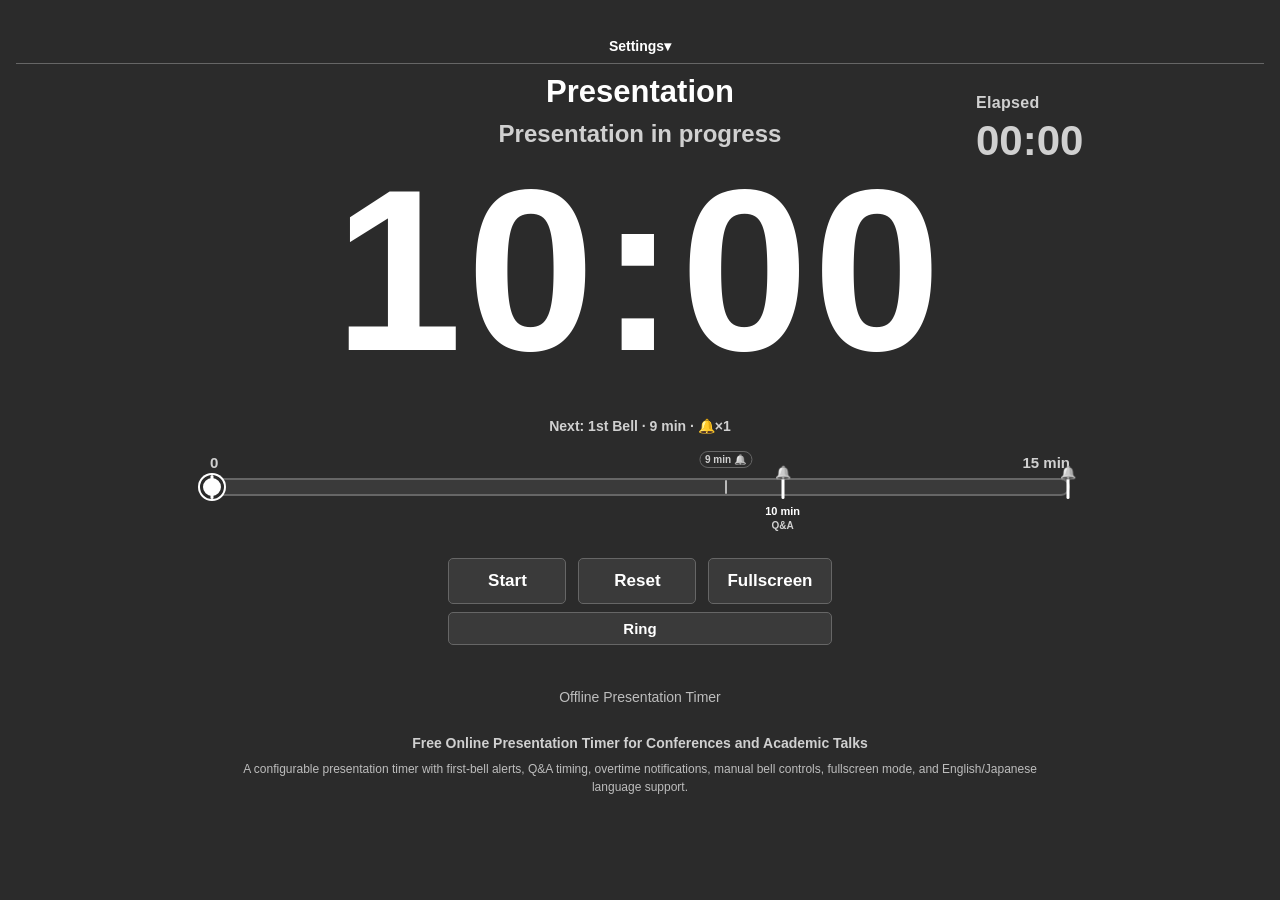
==== index.html @ 00f9e02f "Enhance settings workspace layout for desktop Added styles for wider settings workspace on desktop." ====
<!DOCTYPE html>
<html lang="en">
<head>
<meta charset="UTF-8">
<meta name="viewport" content="width=device-width, initial-scale=1.0">

<meta name="description" content="Free online presentation timer for conferences, academic talks, seminars, and meetings with configurable bell alerts, Q&amp;A timing, overtime alerts, manual bells, fullscreen mode, and English/Japanese support.">
<meta name="keywords" content="presentation timer, conference timer, academic presentation timer, presentation timer with bell, Q&amp;A timer, seminar timer, talk timer, speaker timer, overtime timer, bilingual presentation timer">
<meta name="author" content="Shoya Sugimoto">
<meta name="robots" content="index, follow">

<link rel="canonical" href="https://shy-sgmt.github.io/presentation-timer/">

<meta property="og:type" content="website">
<meta property="og:title" content="Presentation Timer with Bell, Q&amp;A &amp; Overtime">
<meta property="og:description" content="A free online conference and academic presentation timer with configurable bell alerts, Q&amp;A timing, overtime notifications, manual bells, fullscreen mode, and English/Japanese support.">
<meta property="og:url" content="https://shy-sgmt.github.io/presentation-timer/">
<meta property="og:site_name" content="Presentation Timer">

<meta name="twitter:card" content="summary">
<meta name="twitter:title" content="Presentation Timer with Bell, Q&amp;A &amp; Overtime">
<meta name="twitter:description" content="Free online presentation timer for conferences and academic talks with bell alerts, Q&amp;A timing, overtime notifications, and bilingual support.">

<title>Presentation Timer with Bell, Q&amp;A &amp; Overtime | Free Online Conference Timer</title>
<style>
  * { box-sizing: border-box; }
  :root {
    --bg: #ffffff;
    --text: #111111;
    --muted: #666666;
    --secondary: #555555;
    --control-bg: #f5f5f5;
    --stepper-bg: #f7f7f7;
    --hover-bg: #eaeaea;
    --border: #aaaaaa;
    --input-bg: #ffffff;
  }
  body.dark {
    --bg: #2b2b2b;
    --text: #ffffff;
    --muted: #bdbdbd;
    --secondary: #d0d0d0;
    --control-bg: #3a3a3a;
    --stepper-bg: #3a3a3a;
    --hover-bg: #4a4a4a;
    --border: #666666;
    --input-bg: #333333;
  }
  body {
    margin: 0;
    font-family: Arial, Helvetica, sans-serif;
    background: var(--bg);
    color: var(--text);
    transition: background .2s ease, color .2s ease;
  }
  .page {
    max-width: 1050px;
    margin: 0 auto;
    padding: 28px 24px 34px;
  }
  .settings-shell {
    width: min(860px, 96%);
    margin: 0 auto 10px;
  }
  .settings-bar {
    display: flex;
    align-items: center;
    justify-content: center;
    position: relative;
    min-height: 36px;
    border-bottom: 1px solid var(--border);
  }
  .settings-toggle {
    border: 0;
    background: transparent;
    color: var(--text);
    font: inherit;
    font-size: 14px;
    font-weight: 700;
    cursor: pointer;
    padding: 7px 12px;
  }
  .settings-toggle::after {
    content: ' ▾';
    display: inline-block;
    transition: transform .16s ease;
  }
  .settings-shell.open .settings-toggle::after { transform: rotate(180deg); }
  .settings-panel {
    display: none;
    padding-top: 10px;
  }
  .settings-shell.open .settings-panel { display: block; }
  .settings-groups {
    width: min(900px, 96%);
    margin: 0 auto 8px;
    display: grid;
    grid-template-columns: repeat(3, minmax(0, 1fr));
    gap: 10px;
    align-items: start;
  }
  .settings-group {
    border: 1px solid var(--border);
    border-radius: 6px;
    background: color-mix(in srgb, var(--control-bg) 55%, transparent);
    overflow: hidden;
  }
  .settings-group > summary {
    list-style: none;
    cursor: pointer;
    padding: 9px 11px;
    font-size: 13px;
    font-weight: 700;
    text-align: center;
    user-select: none;
  }
  .settings-group > summary::-webkit-details-marker { display: none; }
  .settings-group > summary::after { content: ' ▾'; display: inline-block; transition: transform .16s ease; }
  .settings-group[open] > summary::after { transform: rotate(180deg); }
  .settings-group-body {
    border-top: 1px solid var(--border);
    padding: 10px;
  }
  .basic-body .compact-options { margin-bottom: 8px; }
  .basic-body .settings-bottom-row { margin: 6px 0 0; gap: 16px; }
  .time-settings { grid-template-columns: 1fr; }
  .bell-group .bell-sidebar { border-left: 0; padding-left: 0; }
  .settings {
    display: grid;
    grid-template-columns: repeat(2, minmax(0, 1fr));
    gap: 8px 10px;
    margin: 0;
  }
  .setting { text-align: center; }
  .setting-title { font-size: 13px; font-weight: 700; margin-bottom: 4px; }
  .stepper { display: flex; align-items: center; justify-content: center; gap: 5px; }
  .stepper button, .stepper input, .controls button { font: inherit; }
  .stepper button {
    width: 28px; height: 28px; border: 1px solid var(--border);
    background: var(--stepper-bg); color: var(--text); border-radius: 4px;
    font-size: 20px; cursor: pointer;
  }
  .stepper input {
    width: 54px; height: 28px; border: 1px solid var(--border);
    border-radius: 4px; background: var(--input-bg); color: var(--text);
    text-align: center; font-size: 16px;
  }
  .bell-sidebar {
    border-left: 1px solid var(--border);
    padding-left: 16px;
    min-width: 0;
  }
  .bell-sidebar-title {
    font-size: 13px;
    font-weight: 700;
    color: var(--text);
    margin-bottom: 6px;
    text-align: left;
  }
  .bell-sidebar .bell-counts {
    display: grid;
    grid-template-columns: 1fr;
    gap: 5px;
    margin: 0;
    justify-content: stretch;
  }
  .bell-sidebar .bell-counts strong { display: none; }
  .bell-sidebar .bell-counts label {
    display: flex;
    justify-content: space-between;
    align-items: center;
    gap: 8px;
    width: 100%;
  }
  .controls button { font: inherit; }
  .compact-options {
    display: flex;
    justify-content: center;
    align-items: center;
    gap: 24px;
    flex-wrap: wrap;
    margin: 0 0 14px;
    font-size: 14px;
    color: var(--secondary);
  }
  .option-group {
    display: flex;
    align-items: center;
    gap: 10px;
  }
  .option-group strong { color: var(--text); }
  .option-group label { white-space: nowrap; }

  .settings-top-row {
    margin-bottom: 10px;
  }
  .settings-bottom-row {
    display: flex;
    justify-content: center;
    align-items: center;
    gap: 28px;
    flex-wrap: wrap;
    margin: 8px 0 10px;
    font-size: 14px;
    color: var(--secondary);
  }
  .settings-bottom-row label { white-space: nowrap; }
  .timer-area {
    text-align: center;
  }
  .time-layout {
    display: grid;
    grid-template-columns: 1fr auto 1fr;
    align-items: start;
    margin-bottom: 10px;
  }
  .primary-panel {
    grid-column: 2;
    min-width: 0;
  }
  .secondary-panel {
    grid-column: 3;
    justify-self: end;
    text-align: left;
    min-width: 165px;
    padding-top: 20px;
    color: var(--secondary);
  }
  .secondary-label {
    font-size: 16px;
    font-weight: 700;
    margin-bottom: 6px;
    letter-spacing: 0.02em;
  }
  .secondary-display {
    font-variant-numeric: tabular-nums;
    font-size: clamp(22px, 3.4vw, 42px);
    font-weight: 700;
    line-height: 1.1;
  }
  .timer-title {
    font-size: 31px;
    font-weight: 700;
    margin-bottom: 14px;
  }
  .time {
    font-variant-numeric: tabular-nums;
    font-size: clamp(112px, 21vw, 230px);
    font-weight: 700;
    line-height: 1;
    letter-spacing: 0.02em;
    margin: 0 0 22px;
  }
  .timeline-wrap {
    width: min(860px, 92%);
    margin: 8px auto 28px;
  }
  .timeline-labels { position: relative; height: 24px; font-size: 15px; font-weight: 700; color: var(--secondary); }
  .timeline-label { position: absolute; top: 0; transform: translateX(-50%); white-space: nowrap; }
  .timeline-label.start { left: 0; transform: none; }
  .timeline-label.end { right: 0; left: auto; transform: none; }
  .timeline-bar { position: relative; display: flex; height: 18px; border: 2px solid var(--border); border-radius: 999px; overflow: visible; background: var(--control-bg); }
  .timeline-presentation { height: 100%; background: color-mix(in srgb, var(--text) 24%, transparent); border-radius: 999px 0 0 999px; }
  .timeline-qa { height: 100%; background: color-mix(in srgb, #b56a00 55%, transparent); border-radius: 0 999px 999px 0; }
  .timeline-progress { position: absolute; left: 0; top: -2px; height: 18px; border-radius: 999px; background: var(--text); opacity: .45; pointer-events: none; }
  .timeline-marker { position: absolute; top: 50%; width: 24px; height: 24px; border-radius: 50%; background: var(--text); border: 3px solid var(--bg); box-shadow: 0 0 0 2px var(--text); transform: translate(-50%, -50%); pointer-events: none; touch-action: none; user-select: none; }
  .timeline-bar.timeline-editable { cursor: pointer; }
  .timeline-bar.timeline-editable .timeline-marker { pointer-events: auto; cursor: grab; width: 28px; height: 28px; }
  .timeline-bar.timeline-editable .timeline-marker:active { cursor: grabbing; }
  .timeline-control-toggle {
    display: flex;
    justify-content: center;
    align-items: center;
    margin: 0;
    font-size: 13px;
    color: var(--secondary);
  }
  .timeline-control-toggle label { cursor: pointer; white-space: nowrap; }
  .timeline-control-toggle input { vertical-align: middle; }

  .timeline-bell { position: absolute; top: 50%; width: 14px; height: 14px; border-radius: 50%; background: var(--text); border: 2px solid var(--bg); box-shadow: 0 0 0 2px var(--text); transform: translate(-50%, -50%); pointer-events: none; z-index: 4; }
  .sound-toggle {
    margin: 0 auto 6px;
    display: flex;
    align-items: center;
    justify-content: center;
    gap: 10px 14px;
    flex-wrap: wrap;
    color: var(--secondary);
    font-size: 13px;
  }
  .sound-toggle strong { color: var(--text); font-size: 13px; }
  .sound-toggle label { white-space: nowrap; cursor: pointer; }
  .bell-counts label { display: flex; align-items: center; gap: 6px; cursor: default; }
  .bell-counts input {
    width: 54px;
    height: 30px;
    border: 1px solid var(--border);
    border-radius: 4px;
    background: var(--input-bg);
    color: var(--text);
    text-align: center;
    font: inherit;
  }
  .bell-counts input:disabled { opacity: .45; cursor: not-allowed; }
  .timeline-qa-inside { position: absolute; top: 50%; transform: translate(-50%, -50%); font-size: 12px; font-weight: 700; color: #5a3400; white-space: nowrap; pointer-events: none; z-index: 3; }
  .timeline-phase { display: flex; justify-content: center; gap: 34px; margin-top: 14px; font-size: 20px; font-weight: 700; }
  .timeline-phase .inactive { opacity: .35; }

  .controls-wrap {
    width: fit-content;
    max-width: 100%;
    margin: 0 auto;
  }
  .controls {
    display: flex;
    justify-content: center;
    gap: 12px;
    flex-wrap: nowrap;
  }
  .controls button {
    min-width: 118px;
    padding: 12px 18px;
    border: 1px solid var(--border);
    background: var(--control-bg);
    color: var(--text);
    border-radius: 5px;
    font-size: 17px;
    font-weight: 700;
    cursor: pointer;
  }
  .manual-ring-btn {
    width: 100%;
    margin-top: 8px;
    padding: 7px 18px;
    border: 1px solid var(--border);
    background: var(--control-bg);
    color: var(--text);
    border-radius: 5px;
    font-size: 15px;
    font-weight: 700;
    cursor: pointer;
  }
  .controls button:hover,
  .manual-ring-btn:hover,
  .stepper button:hover { background: var(--hover-bg); }
  .footer {
    text-align: center;
    margin-top: 44px;
    color: var(--muted);
    font-size: 14px;
  }
  .overtime { color: #c40000; }
  .qa-title { color: #b56a00; }
  .ending-soon {
    animation: endingPulse .8s ease-in-out infinite alternate;
  }
  @keyframes endingPulse {
    from { opacity: 1; transform: scale(1); }
    to { opacity: .55; transform: scale(1.025); }
  }
  @media (prefers-reduced-motion: reduce) {
    .ending-soon { animation: none; text-decoration: underline; text-decoration-thickness: 4px; }
  }

  body.fullscreen .page {
    max-width: none;
    height: 100vh;
    display: flex;
    flex-direction: column;
    justify-content: center;
    padding: 2vh 4vw;
  }
  body.fullscreen .settings-shell,
  body.fullscreen .footer { display: none; }
  body.fullscreen .time { font-size: min(31vw, 340px); }
  body.fullscreen .timer-title { font-size: min(4.4vw, 58px); }
  body.fullscreen .secondary-panel {
    min-width: 220px;
    padding-top: 2.7vh;
  }
  body.fullscreen .secondary-label { font-size: min(2vw, 26px); }
  body.fullscreen .secondary-display { font-size: min(4vw, 54px); }
  body.fullscreen .timeline-wrap { width: min(980px, 86%); margin-bottom: 3vh; }
  body.fullscreen .timeline-labels { font-size: min(1.8vw, 24px); height: min(2.2vw, 30px); }
  body.fullscreen .timeline-qa-inside { font-size: min(1.2vw, 16px); }
  body.fullscreen .timeline-bell { width: 18px; height: 18px; }
  body.fullscreen .timeline-phase { font-size: min(2.4vw, 30px); }

  @media (max-width: 700px) {
    .settings-groups { grid-template-columns: 1fr; gap: 8px; }
    .bell-sidebar { border-left: 0; padding-left: 0; }
    .bell-sidebar .bell-counts { grid-template-columns: repeat(2, minmax(0, 1fr)); }
    .settings { grid-template-columns: repeat(2, 1fr); gap: 6px; }
    .setting-inline { font-size: 12px; gap: 6px; }
    .setting-inline input { width: 54px; height: 30px; font-size: 16px; }
    .compact-options { gap: 12px; margin-bottom: 10px; font-size: 13px; }
    .time-layout {
      grid-template-columns: 1fr;
      gap: 8px;
    }
    .primary-panel,
    .secondary-panel { grid-column: 1; justify-self: center; text-align: center; }
    .secondary-panel {
      min-width: 0;
      padding-top: 0;
      margin-top: -10px;
      margin-bottom: 12px;
    }
    .time { font-size: 25vw; }
    .timeline-wrap { width: 96%; }
    .controls-wrap { width: 100%; }
    .controls { gap: 8px; }
    .controls button { min-width: 0; flex: 1 1 0; padding: 11px 10px; font-size: 15px; }
  }

  .settings-section-title { white-space: nowrap !important; min-width: max-content; }
  .settings-section-header { cursor: default !important; }
  .settings-section-toggle { display: none !important; }
  .settings-section-content { display: block !important; }


  /* v21: keep the middle Time Settings section stable and wide enough */
  .settings-sections {
    display: grid !important;
    grid-template-columns: minmax(190px, 0.9fr) minmax(430px, 1.8fr) minmax(210px, 1fr) !important;
    gap: 14px !important;
    align-items: start !important;
  }
  .settings-section { min-width: 0; }
  .settings-section.time-settings { min-width: 430px; }
  .settings-section.time-settings .section-title,
  .settings-section.time-settings .settings-section-title {
    white-space: nowrap !important;
    word-break: keep-all !important;
    overflow-wrap: normal !important;
  }
  .settings-section.time-settings .settings,
  .settings-section.time-settings .time-settings-grid {
    grid-template-columns: repeat(4, minmax(92px, 1fr)) !important;
    gap: 8px !important;
  }
  .settings-section.time-settings .setting-title {
    white-space: nowrap !important;
    font-size: 12px !important;
  }
  @media (max-width: 900px) {
    .settings-sections { grid-template-columns: 1fr !important; }
    .settings-section.time-settings { min-width: 0; }
  }


  /* v21b: balanced three-column settings; wider Time Settings */
  .settings-groups {
    width: min(1040px, 98%) !important;
    grid-template-columns: minmax(220px, 0.9fr) minmax(500px, 1.9fr) minmax(220px, 0.9fr) !important;
    gap: 12px !important;
  }
  .settings-group { min-width: 0; }
  .settings-group:nth-child(2) > summary {
    white-space: nowrap !important;
    word-break: keep-all !important;
    overflow-wrap: normal !important;
  }
  .settings-group:nth-child(2) .time-settings {
    grid-template-columns: repeat(2, minmax(0, 1fr)) !important;
    gap: 10px 12px !important;
  }
  .settings-group:nth-child(2) .setting-title {
    white-space: nowrap !important;
    font-size: 12px !important;
  }
  @media (max-width: 900px) {
    .settings-groups { grid-template-columns: 1fr !important; width: min(760px, 98%) !important; }
  }


  .settings-group-heading {
    font-size: 14px;
    font-weight: 700;
    text-align: center;
    white-space: nowrap;
    margin: 0 0 10px;
    color: var(--text);
  }

  /* v23: center the three settings groups and remove the right-heavy layout */
  .settings-shell {
    width: min(1000px, 100%) !important;
  }
  .settings-panel {
    width: 100%;
  }
  .settings-groups {
    width: 100% !important;
    margin: 0 auto 8px !important;
    grid-template-columns: minmax(0, 1fr) minmax(0, 1.35fr) minmax(0, 1fr) !important;
    gap: 12px !important;
  }
  .settings-group:nth-child(2) .time-settings {
    grid-template-columns: repeat(2, minmax(0, 1fr)) !important;
    gap: 10px 12px !important;
  }
  .settings-group-heading {
    padding-top: 10px;
  }
  @media (max-width: 900px) {
    .settings-shell { width: min(760px, 100%) !important; }
    .settings-groups { grid-template-columns: 1fr !important; width: 100% !important; }
  }


  /* v24 bilingual controls */
  .basic-body .settings-top-row { flex-wrap: wrap; row-gap: 8px; }
  .settings-group-heading { white-space: nowrap; }
  @media (max-width: 900px) {
    .basic-body .settings-top-row { justify-content: center; }
  }


  .clear-settings-row {
    display: flex;
    justify-content: center;
    margin-top: 8px;
  }
  .clear-settings-btn {
    font: inherit;
    padding: 7px 16px;
    border: 1px solid var(--border);
    background: var(--control-bg);
    color: var(--text);
    border-radius: 5px;
    font-size: 13px;
    font-weight: 700;
    cursor: pointer;
  }
  .clear-settings-btn:hover { background: var(--hover-bg); }


  .seo-info {
    max-width: 820px;
    margin: 28px auto 0;
    padding: 0 12px;
    text-align: center;
    color: var(--muted);
    font-size: 12px;
    line-height: 1.5;
  }
  .seo-info h1 {
    margin: 0 0 6px;
    font-size: 14px;
    font-weight: 700;
    color: var(--secondary);
  }
  .seo-info p { margin: 0; }
  body.fullscreen .seo-info { display: none; }



  /* v30: user-configurable event schedule */
  .settings-groups {
    grid-template-columns: minmax(260px, .8fr) minmax(620px, 2.2fr) !important;
    align-items: start !important;
  }
  .event-group { min-width: 0; }
  .event-table-wrap { overflow-x: auto; }
  .event-table {
    width: 100%;
    min-width: 1140px;
    border-collapse: separate;
    border-spacing: 0 7px;
    table-layout: fixed;
  }
  .event-table th {
    font-size: 12px;
    font-weight: 700;
    color: var(--secondary);
    text-align: left;
    padding: 0 5px 2px;
    white-space: nowrap;
  }
  .event-table th:nth-child(1) { width: 88px; }
  .event-table th:nth-child(2) { width: 78px; }
  .event-table th:nth-child(3) { width: 132px; text-align: center; white-space: normal; line-height: 1.15; }
  .event-table th:nth-child(4) { width: 170px; }
  .event-table th:nth-child(5) { width: 286px; }
  .event-table th:nth-child(6) { width: 72px; text-align: center; }
  .event-table th:nth-child(7) { width: 92px; text-align: center; white-space: normal; line-height: 1.15; }
  .event-table th:nth-child(8) { width: 112px; text-align: center; }
  .event-row td { padding: 0 4px; vertical-align: middle; }
  .event-row input {
    width: 100%;
    height: 34px;
    border: 1px solid var(--border);
    border-radius: 5px;
    background: var(--input-bg);
    color: var(--text);
    padding: 5px 7px;
    font: inherit;
    min-width: 0;
  }
  .event-row input[type="number"] { text-align: center; }
  .event-row .event-overtime, .event-row .event-skip-for-countdown, .event-row .event-session-end { width: 20px; height: 20px; cursor: pointer; }
  .event-row .event-overtime { accent-color: #c40000; }
  .event-row .event-skip-for-countdown { accent-color: #2468d8; }
  .event-row .event-session-end { accent-color: #2b8a3e; }
  .event-overtime-cell, .event-skip-for-countdown-cell, .event-session-end-cell { text-align: center; }
  .event-actions { display: flex; gap: 4px; justify-content: center; }
  .event-actions button, .add-event-btn {
    border: 1px solid var(--border);
    background: var(--control-bg);
    color: var(--text);
    border-radius: 5px;
    font: inherit;
    font-weight: 700;
    cursor: pointer;
  }
  .event-actions button { width: 32px; height: 32px; padding: 0; }
  .event-actions button:hover, .add-event-btn:hover { background: var(--hover-bg); }
  .event-actions .delete-event { width: 38px; }
  .add-event-row { display: flex; justify-content: center; margin-top: 9px; }
  .add-event-btn { padding: 8px 18px; }
  .schedule-hint {
    margin-top: 8px;
    font-size: 11px;
    color: var(--muted);
    text-align: center;
    line-height: 1.35;
  }
  .manual-bell-setting {
    display: flex;
    justify-content: center;
    align-items: center;
    gap: 8px;
    margin-top: 8px;
    font-size: 13px;
    color: var(--secondary);
  }
  .manual-bell-setting input {
    width: 58px;
    height: 30px;
    border: 1px solid var(--border);
    border-radius: 4px;
    background: var(--input-bg);
    color: var(--text);
    text-align: center;
    font: inherit;
  }
  .timer-message {
    min-height: 28px;
    margin: -4px 0 8px;
    color: var(--secondary);
    font-size: clamp(16px, 2vw, 24px);
    font-weight: 600;
  }
  .next-event {
    min-height: 24px;
    margin: 0 0 12px;
    color: var(--secondary);
    font-size: 14px;
    font-weight: 600;
    text-align: center;
  }
  .timeline-event-marker {
    position: absolute;
    top: 50%;
    width: 3px;
    height: 24px;
    border-radius: 2px;
    background: var(--text);
    transform: translate(-50%, -50%);
    z-index: 4;
    pointer-events: none;
  }
  .timeline-event-marker.has-bell::before {
    content: '🔔';
    position: absolute;
    left: 50%;
    bottom: 20px;
    transform: translateX(-50%);
    font-size: 13px;
    line-height: 1;
    filter: grayscale(1);
  }
  .timeline-event-marker.is-skipped {
    width: 2px;
    height: 14px;
    opacity: .65;
  }
  .timeline-event-time {
    position: absolute;
    top: 25px;
    transform: translateX(-50%);
    font-size: 11px;
    font-weight: 800;
    color: var(--text);
    white-space: nowrap;
    pointer-events: none;
  }
  .timeline-event-label {
    position: absolute;
    top: 40px;
    transform: translateX(-50%);
    font-size: 10px;
    font-weight: 700;
    color: var(--secondary);
    white-space: nowrap;
    max-width: 110px;
    overflow: hidden;
    text-overflow: ellipsis;
    pointer-events: none;
  }
  .timeline-skip-chip {
    position: absolute;
    bottom: 26px;
    transform: translateX(-50%);
    padding: 2px 5px;
    border: 1px solid var(--border);
    border-radius: 999px;
    background: var(--bg);
    color: var(--secondary);
    font-size: 10px;
    font-weight: 700;
    line-height: 1.15;
    white-space: nowrap;
    pointer-events: none;
    z-index: 6;
  }
  .timeline-skip-chip .bell-mini { margin-left: 3px; filter: grayscale(1); }
  .timeline-wrap.custom-events { margin-bottom: 62px; }
  .overtime-message { color: #c40000 !important; }
  .timeline-bar.custom-event-bar { overflow: visible; }
  body.fullscreen .timer-message { font-size: min(2.2vw, 30px); }
  body.fullscreen .next-event { font-size: min(1.4vw, 20px); }
  @media (max-width: 900px) {
    .settings-groups { grid-template-columns: 1fr !important; }
    .event-table { min-width: 1040px; }
  }



  /* v13: wider settings workspace on desktop */
  @media (min-width: 901px) {
    .settings-shell {
      width: min(1500px, calc(100vw - 32px)) !important;
      max-width: none !important;
      position: relative;
      left: 50%;
      transform: translateX(-50%);
    }
    .settings-panel,
    .settings-groups {
      width: 100% !important;
      max-width: none !important;
    }
    .settings-groups {
      grid-template-columns: minmax(270px, 0.72fr) minmax(0, 3.28fr) !important;
      gap: 14px !important;
    }
    .event-table {
      min-width: 1080px;
    }
    .event-table th:nth-child(4) { width: 190px; }
    .event-table th:nth-child(5) { width: 340px; }
  }

</style>
</head>
<body>
<div class="page">
  <div id="settingsShell" class="settings-shell">
    <div class="settings-bar">
      <button id="settingsToggle" class="settings-toggle" type="button" aria-expanded="false" aria-controls="settingsPanel">Settings</button>
    </div>

    <div id="settingsPanel" class="settings-panel">
      <div class="settings-groups">
        <div class="settings-group">
          <div id="basicGroupHeading" class="settings-group-heading">Basic</div>
          <div class="settings-group-body basic-body">
            <div class="compact-options settings-top-row">
              <div class="option-group">
                <strong id="countLabel">Count:</strong>
                <label><input type="radio" name="countMode" value="down" checked> <span id="countDownLabel">Down</span></label>
                <label><input type="radio" name="countMode" value="up"> <span id="countUpLabel">Up</span></label>
              </div>
              <div class="option-group">
                <strong id="themeLabel">Theme:</strong>
                <label><input type="radio" name="themeMode" value="light"> <span id="lightLabel">Light</span></label>
                <label><input type="radio" name="themeMode" value="dark" checked> <span id="darkLabel">Dark</span></label>
              </div>
              <div class="option-group">
                <strong id="languageLabel">Language:</strong>
                <label><input type="radio" name="languageMode" value="en" checked> English</label>
                <label><input type="radio" name="languageMode" value="ja"> 日本語</label>
              </div>
            </div>
            <div class="settings-bottom-row">
              <label><input id="saveSettings" type="checkbox" checked> <span id="saveSettingsLabel">Save settings</span></label>
              <label><input id="enableTimelineControl" type="checkbox"> <span id="timelineControlLabel">Enable timeline control</span></label>
            </div>
            <div class="manual-bell-setting">
              <label for="manualBellCount" id="manualBellLabel">Manual bell count</label>
              <input id="manualBellCount" type="number" min="1" max="99" step="1" value="4" inputmode="numeric">
            </div>
            <div class="clear-settings-row">
              <button id="clearSavedSettingsBtn" class="clear-settings-btn" type="button">Restore Defaults</button>
            </div>
          </div>
        </div>

        <div class="settings-group event-group">
          <div id="eventsGroupHeading" class="settings-group-heading">Events</div>
          <div class="settings-group-body">
            <div class="event-table-wrap">
              <table class="event-table" aria-label="Timer events">
                <thead>
                  <tr>
                    <th id="timeColumnLabel">Time (min)</th>
                    <th id="bellColumnLabel">Bell count</th>
                    <th id="skipForCountdownColumnLabel">Skip for Countdown</th>
                    <th id="titleColumnLabel">Title</th>
                    <th id="messageColumnLabel">Message</th>
                    <th id="overtimeColumnLabel">Overtime</th>
                    <th id="sessionEndColumnLabel">Session End</th>
                    <th id="actionsColumnLabel">Order</th>
                  </tr>
                </thead>
                <tbody id="eventRows"></tbody>
              </table>
            </div>
            <div class="add-event-row">
              <button id="addEventBtn" class="add-event-btn" type="button">＋ Add Event</button>
            </div>
            <div id="scheduleHint" class="schedule-hint">Time is measured from the timer start. Bell count 0 means no bell.</div>
          </div>
        </div>
      </div>
    </div>
  </div>
  <main class="timer-area">
    <div class="time-layout">
      <div class="primary-panel">
        <div id="timerTitle" class="timer-title">Presentation</div>
        <div id="timerMessage" class="timer-message">Presentation in progress</div>
        <div id="timeDisplay" class="time">09:00</div>
      </div>
      <div id="secondaryPanel" class="secondary-panel">
        <div id="secondaryLabel" class="secondary-label">Elapsed</div>
        <div id="secondaryDisplay" class="secondary-display">00:00</div>
      </div>
    </div>

    <div class="timeline-wrap custom-events" aria-label="Presentation timeline">
      <div id="nextEventLabel" class="next-event"></div>
      <div class="timeline-labels">
        <span id="startLabel" class="timeline-label start">0</span>
        <span id="endLabel" class="timeline-label end">18 min</span>
      </div>
      <div id="timelineBar" class="timeline-bar custom-event-bar">
        <div id="timelineProgress" class="timeline-progress"></div>
        <div id="eventMarkers"></div>
        <div id="timelineMarker" class="timeline-marker"></div>
      </div>
    </div>

    <div class="controls-wrap">
      <div class="controls">
        <button id="startBtn" type="button">Start</button>
        <button id="resetBtn" type="button">Reset</button>
        <button id="fullscreenBtn" type="button">Fullscreen</button>
      </div>
      <button id="manualBellBtn" class="manual-ring-btn" type="button">Ring</button>
    </div>
  </main>

  <div id="footerLabel" class="footer">Offline Presentation Timer</div>

  <section class="seo-info" aria-label="About this presentation timer">
    <h1>Free Online Presentation Timer for Conferences and Academic Talks</h1>
    <p>
      A configurable presentation timer with first-bell alerts, Q&amp;A timing, overtime notifications,
      manual bell controls, fullscreen mode, and English/Japanese language support.
    </p>
  </section>

</div>

<script>
(() => {
  const timeDisplay = document.getElementById('timeDisplay');
  const timerTitle = document.getElementById('timerTitle');
  const timerMessage = document.getElementById('timerMessage');
  const secondaryLabel = document.getElementById('secondaryLabel');
  const secondaryDisplay = document.getElementById('secondaryDisplay');
  const nextEventLabel = document.getElementById('nextEventLabel');
  const startBtn = document.getElementById('startBtn');
  const resetBtn = document.getElementById('resetBtn');
  const fullscreenBtn = document.getElementById('fullscreenBtn');
  const manualBellBtn = document.getElementById('manualBellBtn');
  const manualBellCountInput = document.getElementById('manualBellCount');
  const clearSavedSettingsBtn = document.getElementById('clearSavedSettingsBtn');
  const eventRows = document.getElementById('eventRows');
  const addEventBtn = document.getElementById('addEventBtn');
  const timelineBar = document.getElementById('timelineBar');
  const timelineProgress = document.getElementById('timelineProgress');
  const timelineMarker = document.getElementById('timelineMarker');
  const eventMarkers = document.getElementById('eventMarkers');
  const startLabel = document.getElementById('startLabel');
  const endLabel = document.getElementById('endLabel');
  const enableTimelineControl = document.getElementById('enableTimelineControl');
  const settingsShell = document.getElementById('settingsShell');
  const settingsToggle = document.getElementById('settingsToggle');
  const saveSettingsCheckbox = document.getElementById('saveSettings');
  const countModeInputs = document.querySelectorAll('input[name="countMode"]');
  const themeModeInputs = document.querySelectorAll('input[name="themeMode"]');
  const languageModeInputs = document.querySelectorAll('input[name="languageMode"]');

  const DEFAULT_EVENTS = [
    { time: 0,  bell: 0, skipForCountdown: false, title: 'Presentation', message: 'Presentation in progress', overtime: false, sessionEnd: false },
    { time: 9,  bell: 1, skipForCountdown: true,  title: '1st Bell', message: '1 minute remaining', overtime: false, sessionEnd: false },
    { time: 10, bell: 2, skipForCountdown: false, title: 'Q&A', message: 'Q&A time', overtime: false, sessionEnd: false },
    { time: 15, bell: 3, skipForCountdown: false, title: 'Overtime', message: 'Scheduled time is over', overtime: true, sessionEnd: true },
    { time: 18, bell: 4, skipForCountdown: true,  title: 'OT Alert', message: '3 minutes overtime', overtime: true, sessionEnd: false }
  ];

  let events = DEFAULT_EVENTS.map((e, i) => ({ ...e, id: makeId(i) }));
  let running = false;
  let elapsedBeforeStart = 0;
  let startedAt = null;
  let timerHandle = null;
  let fired = new Set();
  let audioCtx = null;
  let draggingTimeline = false;
  let wakeLock = null;
  let language = 'en';

  const SETTINGS_KEY = 'presentationTimerSettingsV38';

  const i18n = {
    en: {
      settings:'Settings', basic:'Basic', events:'Events', count:'Count:', down:'Down', up:'Up', theme:'Theme:', light:'Light', dark:'Dark', language:'Language:',
      save:'Save settings', timelineControl:'Enable timeline control', manualBell:'Manual bell count', clear:'Restore Defaults',
      timeCol:'Time (min)', bellCol:'Bell count', skipForCountdownCol:'Skip for Countdown', titleCol:'Title', messageCol:'Message', overtimeCol:'Overtime', sessionEndCol:'Session End', actionsCol:'Order', addEvent:'＋ Add Event',
      hint:'Time is measured from the timer start. Skip for Countdown ignores an event as a countdown target. Session End sets the maximum time shown on the timeline; later overtime events still work but are not shown on the bar. Bell count 0 means no bell.', elapsed:'Elapsed', remaining:'Remaining', overtimeTime:'Overtime', next:'Next', noMore:'No more scheduled events',
      start:'Start', pause:'Pause', reset:'Reset', fullscreen:'Fullscreen', exitFullscreen:'Exit Fullscreen', ring:'Ring', min:'min',
      defaultTitle:'Timer', defaultMessage:'Waiting for the first event'
    },
    ja: {
      settings:'設定', basic:'基本', events:'イベント', count:'表示:', down:'残り時間', up:'経過時間', theme:'テーマ:', light:'ライト', dark:'ダーク', language:'言語:',
      save:'設定を保存', timelineControl:'タイムライン操作を有効化', manualBell:'手動ベル回数', clear:'デフォルトに戻す',
      timeCol:'時間（分）', bellCol:'ベル回数', skipForCountdownCol:'カウント対象外', titleCol:'タイトル', messageCol:'メッセージ', overtimeCol:'超過', sessionEndCol:'セッション終了', actionsCol:'順番', addEvent:'＋ イベントを追加',
      hint:'時間はタイマー開始からの経過分です。カウント対象外はカウントダウン基準から除外します。セッション終了にチェックしたイベントがタイムラインの最大時刻になり、それ以降の超過イベントは動作しますがバーには表示しません。ベル回数を0にすると鳴りません。', elapsed:'経過', remaining:'残り', overtimeTime:'超過', next:'次', noMore:'この先のイベントはありません',
      start:'開始', pause:'一時停止', reset:'リセット', fullscreen:'全画面', exitFullscreen:'全画面を終了', ring:'ベルを鳴らす', min:'分',
      defaultTitle:'タイマー', defaultMessage:'最初のイベントを待っています'
    }
  };

  function t(key) { return i18n[language][key] ?? i18n.en[key] ?? key; }
  function makeId(seed='') { return 'ev_' + Date.now().toString(36) + '_' + seed + '_' + Math.random().toString(36).slice(2,8); }
  function num(v, fallback=0) { const n = Number(v); return Number.isFinite(n) ? Math.max(0, n) : fallback; }
  function bellNum(v) { return Math.max(0, Math.min(99, Math.floor(num(v, 0)))); }
  function getCountMode() { return document.querySelector('input[name="countMode"]:checked')?.value || 'down'; }
  function getElapsed() { return elapsedBeforeStart + (running ? (performance.now() - startedAt) / 1000 : 0); }
  function formatTime(seconds) { const s = Math.max(0, Math.floor(seconds)); return String(Math.floor(s/60)).padStart(2,'0') + ':' + String(s%60).padStart(2,'0'); }
  function sortedEvents() { return [...events].sort((a,b) => num(a.time)-num(b.time) || events.indexOf(a)-events.indexOf(b)); }
  function scheduleEndSeconds() {
    const s = sortedEvents();
    const marked = s.find(ev => ev.sessionEnd);
    return marked ? num(marked.time)*60 : (s.length ? num(s[s.length-1].time)*60 : 0);
  }

  function normalizeSessionEnd(preferredId = null) {
    if (!events.length) {
      events.push({time:0,bell:0,skipForCountdown:false,title:'New Event',message:'',overtime:false,sessionEnd:true,id:makeId('fallback')});
      return;
    }
    let chosen = preferredId ? events.find(ev => ev.id === preferredId) : null;
    if (!chosen) chosen = events.find(ev => ev.sessionEnd);
    if (!chosen) {
      const sorted = sortedEvents();
      chosen = sorted.find(ev => ev.overtime) || sorted[sorted.length - 1];
    }
    events.forEach(ev => { ev.sessionEnd = ev.id === chosen.id; });
    chosen.skipForCountdown = false;
  }

  function renderEventRows() {
    eventRows.innerHTML = '';
    events.forEach((ev, index) => {
      const tr = document.createElement('tr');
      tr.className = 'event-row';
      tr.dataset.id = ev.id;
      tr.innerHTML = `
        <td><input class="event-time" type="number" min="0" step="0.1" inputmode="decimal" value="${escapeAttr(ev.time)}" aria-label="Time in minutes"></td>
        <td><input class="event-bell" type="number" min="0" max="99" step="1" inputmode="numeric" value="${escapeAttr(ev.bell)}" aria-label="Bell count"></td>
        <td class="event-skip-for-countdown-cell"><input class="event-skip-for-countdown" type="checkbox" ${ev.skipForCountdown ? 'checked' : ''} aria-label="Skip for countdown"></td>
        <td><input class="event-title" type="text" value="${escapeAttr(ev.title)}" aria-label="Title"></td>
        <td><input class="event-message" type="text" value="${escapeAttr(ev.message)}" aria-label="Message"></td>
        <td class="event-overtime-cell"><input class="event-overtime" type="checkbox" ${ev.overtime ? 'checked' : ''} aria-label="Overtime style"></td>
        <td class="event-session-end-cell"><input class="event-session-end" type="checkbox" ${ev.sessionEnd ? 'checked' : ''} aria-label="Session end"></td>
        <td><div class="event-actions">
          <button type="button" class="move-up" title="Move up" aria-label="Move up">↑</button>
          <button type="button" class="move-down" title="Move down" aria-label="Move down">↓</button>
          <button type="button" class="delete-event" title="Delete" aria-label="Delete">×</button>
        </div></td>`;
      tr.querySelector('.move-up').disabled = index === 0;
      tr.querySelector('.move-down').disabled = index === events.length - 1;
      tr.querySelector('.delete-event').disabled = events.length === 1;
      eventRows.appendChild(tr);
    });
    renderTimelineMarkers();
  }

  function escapeAttr(value) {
    return String(value ?? '').replace(/&/g,'&amp;').replace(/"/g,'&quot;').replace(/</g,'&lt;').replace(/>/g,'&gt;');
  }

  function syncEventsFromDom() {
    const byId = new Map(events.map(e => [e.id, e]));
    [...eventRows.querySelectorAll('.event-row')].forEach(row => {
      const ev = byId.get(row.dataset.id);
      if (!ev) return;
      ev.time = num(row.querySelector('.event-time').value, 0);
      ev.bell = bellNum(row.querySelector('.event-bell').value);
      ev.skipForCountdown = row.querySelector('.event-skip-for-countdown').checked;
      ev.title = row.querySelector('.event-title').value;
      ev.message = row.querySelector('.event-message').value;
      ev.overtime = row.querySelector('.event-overtime').checked;
      ev.sessionEnd = row.querySelector('.event-session-end').checked;
    });
  }

  function renderTimelineMarkers() {
    if (!eventMarkers) return;
    eventMarkers.innerHTML = '';
    const end = scheduleEndSeconds();
    const denom = Math.max(end, 1);
    sortedEvents().forEach(ev => {
      const sec = num(ev.time)*60;
      if (sec > end + 1e-6) return;
      const pct = Math.min(100, Math.max(0, sec/denom*100));
      const marker = document.createElement('div');
      marker.className = 'timeline-event-marker'
        + (bellNum(ev.bell)>0 && !ev.skipForCountdown ? ' has-bell' : '')
        + (ev.skipForCountdown ? ' is-skipped' : '');
      marker.style.left = `${pct}%`;
      marker.title = `${ev.time} min · ${ev.title || 'Event'} · ${ev.bell} bell(s)`;
      eventMarkers.appendChild(marker);

      // Countdown targets get a normal time label on the bar and the event title below it.
      if (!ev.skipForCountdown && sec > 0 && sec < end) {
        const timeLabel = document.createElement('div');
        timeLabel.className = 'timeline-event-time';
        timeLabel.style.left = `${pct}%`;
        timeLabel.textContent = `${ev.time} ${t('min')}`;
        eventMarkers.appendChild(timeLabel);

        if (ev.title) {
          const label = document.createElement('div');
          label.className = 'timeline-event-label';
          label.style.left = `${pct}%`;
          label.textContent = ev.title;
          eventMarkers.appendChild(label);
        }
      }

      // Skipped events are intentionally lightweight: a small chip above the bar.
      if (ev.skipForCountdown && sec > 0 && sec < end) {
        const chip = document.createElement('div');
        chip.className = 'timeline-skip-chip';
        chip.style.left = `${pct}%`;
        chip.innerHTML = `${escapeAttr(ev.time)} ${t('min')}${bellNum(ev.bell)>0 ? '<span class="bell-mini">🔔</span>' : ''}`;
        chip.title = ev.title || 'Skipped countdown event';
        eventMarkers.appendChild(chip);
      }
    });
  }

  function getState(elapsed) {
    const s = sortedEvents();
    let current = null;
    let nextEvent = null;
    let nextTarget = null;
    for (const ev of s) {
      const sec = num(ev.time)*60;
      if (sec <= elapsed + 1e-6) current = ev;
      else {
        if (!nextEvent) nextEvent = ev;
        if (!nextTarget && !ev.skipForCountdown) nextTarget = ev;
      }
    }
    return { current, nextEvent, nextTarget, sorted:s };
  }

  function update() {
    const elapsed = getElapsed();
    const mode = getCountMode();
    const end = scheduleEndSeconds();
    const { current, nextEvent, nextTarget } = getState(elapsed);
    // Countdown targets never extend beyond Session End. Events after Session End
    // can still fire bells and update Title/Message, but they do not restart a countdown.
    const countdownTarget = nextTarget && num(nextTarget.time) * 60 <= end + 1e-6 ? nextTarget : null;

    timerTitle.textContent = current?.title || t('defaultTitle');
    timerMessage.textContent = current?.message || t('defaultMessage');

    const isOvertime = !!current?.overtime;
    timerTitle.classList.toggle('overtime', isOvertime);
    timeDisplay.classList.toggle('overtime', isOvertime);
    timerMessage.classList.toggle('overtime-message', isOvertime);

    if (mode === 'up') {
      timeDisplay.textContent = formatTime(elapsed);
      if (end > 0 && elapsed >= end) {
        secondaryLabel.textContent = t('overtimeTime');
        secondaryDisplay.textContent = '+' + formatTime(elapsed - end);
      } else if (countdownTarget) {
        secondaryLabel.textContent = t('remaining');
        secondaryDisplay.textContent = formatTime(num(countdownTarget.time)*60 - elapsed);
      } else {
        secondaryLabel.textContent = t('elapsed');
        secondaryDisplay.textContent = formatTime(elapsed);
      }
    } else if (end > 0 && elapsed >= end) {
      // Once Session End is reached, stay in overtime count-up forever.
      // Later alert events never become countdown targets.
      timeDisplay.textContent = '+' + formatTime(elapsed - end);
      secondaryLabel.textContent = t('elapsed');
      secondaryDisplay.textContent = formatTime(elapsed);
    } else if (countdownTarget) {
      timeDisplay.textContent = formatTime(num(countdownTarget.time)*60 - elapsed);
      secondaryLabel.textContent = t('elapsed');
      secondaryDisplay.textContent = formatTime(elapsed);
    } else {
      timeDisplay.textContent = formatTime(elapsed);
      secondaryLabel.textContent = t('elapsed');
      secondaryDisplay.textContent = formatTime(elapsed);
    }

    nextEventLabel.textContent = nextEvent
      ? `${t('next')}: ${nextEvent.title || 'Event'} · ${nextEvent.time} ${t('min')}${nextEvent.bell > 0 ? ` · 🔔×${nextEvent.bell}` : ''}`
      : t('noMore');

    const denom = Math.max(end, 1);
    const pct = Math.min(100, Math.max(0, elapsed/denom*100));
    timelineProgress.style.width = `${pct}%`;
    timelineMarker.style.left = `${pct}%`;
    startLabel.textContent = '0';
    endLabel.textContent = `${Math.round(end/60*10)/10} ${t('min')}`;

    timeDisplay.classList.remove('ending-soon');
    if (elapsed < end && countdownTarget) {
      const remaining = num(countdownTarget.time)*60 - elapsed;
      if (remaining > 0 && remaining <= 5) timeDisplay.classList.add('ending-soon');
    }

    if (running) {
      for (const ev of sortedEvents()) {
        const sec = num(ev.time)*60;
        const key = ev.id;
        if (elapsed >= sec && !fired.has(key)) {
          fired.add(key);
          if (bellNum(ev.bell) > 0) ring(bellNum(ev.bell));
        }
      }
    }
  }

  function syncFiredForElapsed(elapsed) {
    fired.clear();
    sortedEvents().forEach(ev => { if (elapsed >= num(ev.time)*60) fired.add(ev.id); });
  }

  async function ensureAudio() {
    if (!audioCtx) audioCtx = new (window.AudioContext || window.webkitAudioContext)();
    if (audioCtx.state !== 'running') { try { await audioCtx.resume(); } catch (_) {} }
    return audioCtx.state === 'running';
  }

  function bellStrike(start) {
    const master = audioCtx.createGain();
    master.gain.setValueAtTime(0.0001,start);
    master.gain.exponentialRampToValueAtTime(0.62,start+0.004);
    master.gain.exponentialRampToValueAtTime(0.0001,start+1.65);
    master.connect(audioCtx.destination);
    [
      {f:740,g:.24,d:1.55},{f:1112,g:.17,d:1.18},{f:1493,g:.12,d:.92},{f:2058,g:.08,d:.66},{f:2785,g:.045,d:.42}
    ].forEach(({f,g,d}) => {
      const osc=audioCtx.createOscillator(), gain=audioCtx.createGain();
      osc.type='sine'; osc.frequency.setValueAtTime(f,start);
      gain.gain.setValueAtTime(.0001,start); gain.gain.exponentialRampToValueAtTime(g,start+.003); gain.gain.exponentialRampToValueAtTime(.0001,start+d);
      osc.connect(gain).connect(master); osc.start(start); osc.stop(start+d+.04);
    });
    const click=audioCtx.createOscillator(), clickGain=audioCtx.createGain();
    click.type='triangle'; click.frequency.setValueAtTime(3300,start); clickGain.gain.setValueAtTime(.11,start); clickGain.gain.exponentialRampToValueAtTime(.0001,start+.045);
    click.connect(clickGain).connect(master); click.start(start); click.stop(start+.055);
  }

  async function ring(times) {
    const ready = await ensureAudio();
    if (!ready || times <= 0) return;
    const base = audioCtx.currentTime + .04;
    for (let i=0;i<times;i++) bellStrike(base + i*.25);
  }

  async function requestWakeLock() {
    if (!('wakeLock' in navigator) || !running || document.visibilityState !== 'visible') return;
    try { if (!wakeLock) { wakeLock=await navigator.wakeLock.request('screen'); wakeLock.addEventListener('release',()=>wakeLock=null); } } catch(_){}
  }
  async function releaseWakeLock() { if (!wakeLock) return; try { await wakeLock.release(); } catch(_){} wakeLock=null; }

  function collectSettings() {
    syncEventsFromDom();
    return { events: events.map(({time,bell,skipForCountdown,title,message,overtime,sessionEnd})=>({time,bell,skipForCountdown,title,message,overtime,sessionEnd})), countMode:getCountMode(), language, manualBellCount:bellNum(manualBellCountInput.value)||1 };
  }
  function persistSettings() {
    try {
      localStorage.setItem('presentationTimerSaveSettings', saveSettingsCheckbox.checked ? '1':'0');
      if (saveSettingsCheckbox.checked) localStorage.setItem(SETTINGS_KEY, JSON.stringify(collectSettings()));
      else localStorage.removeItem(SETTINGS_KEY);
    } catch(_){}
  }
  function restoreSettings() {
    try {
      saveSettingsCheckbox.checked = localStorage.getItem('presentationTimerSaveSettings') !== '0';
      if (!saveSettingsCheckbox.checked) return;
      const raw=localStorage.getItem(SETTINGS_KEY); if (!raw) return;
      const st=JSON.parse(raw);
      if (Array.isArray(st.events) && st.events.length) {
        events=st.events.map((e,i)=>({time:num(e.time),bell:bellNum(e.bell),skipForCountdown:typeof e.skipForCountdown==='boolean'?e.skipForCountdown:false,title:String(e.title??''),message:String(e.message??''),overtime:!!e.overtime,sessionEnd:!!e.sessionEnd,id:makeId(i)}));
        normalizeSessionEnd(events.find(e=>e.sessionEnd)?.id || null);
      }
      if (st.countMode==='up'||st.countMode==='down') document.querySelector(`input[name="countMode"][value="${st.countMode}"]`).checked=true;
      if (st.language==='en'||st.language==='ja') { language=st.language; const r=document.querySelector(`input[name="languageMode"][value="${language}"]`); if(r)r.checked=true; }
      if (Number.isFinite(st.manualBellCount)) manualBellCountInput.value=Math.max(1,bellNum(st.manualBellCount));
    } catch(_){}
  }

  function applyTheme(theme) {
    document.body.classList.toggle('dark', theme==='dark');
    try { localStorage.setItem('presentationTimerTheme', theme); } catch(_){}
  }
  function applyLanguage(lang) {
    language = lang==='ja' ? 'ja':'en';
    document.documentElement.lang = language==='ja' ? 'ja':'en';
    document.title = language==='ja' ? '発表タイマー':'Presentation Timer';
    const set=(id,key)=>{ const el=document.getElementById(id); if(el)el.textContent=t(key); };
    set('settingsToggle','settings'); set('basicGroupHeading','basic'); set('eventsGroupHeading','events'); set('countLabel','count'); set('countDownLabel','down'); set('countUpLabel','up');
    set('themeLabel','theme'); set('lightLabel','light'); set('darkLabel','dark'); set('languageLabel','language'); set('saveSettingsLabel','save'); set('timelineControlLabel','timelineControl');
    set('manualBellLabel','manualBell'); set('clearSavedSettingsBtn','clear'); set('timeColumnLabel','timeCol'); set('bellColumnLabel','bellCol'); set('skipForCountdownColumnLabel','skipForCountdownCol'); set('titleColumnLabel','titleCol'); set('messageColumnLabel','messageCol'); set('overtimeColumnLabel','overtimeCol'); set('sessionEndColumnLabel','sessionEndCol'); set('actionsColumnLabel','actionsCol'); set('addEventBtn','addEvent'); set('scheduleHint','hint');
    startBtn.textContent=running?t('pause'):t('start'); resetBtn.textContent=t('reset'); fullscreenBtn.textContent=document.fullscreenElement?t('exitFullscreen'):t('fullscreen'); manualBellBtn.textContent=t('ring');
    update(); persistSettings();
  }

  function setSettingsOpen(open) { settingsShell.classList.toggle('open',open); settingsToggle.setAttribute('aria-expanded',open?'true':'false'); }
  function setTimelineEditable(enabled) { timelineBar.classList.toggle('timeline-editable',enabled); timelineMarker.setAttribute('aria-disabled',String(!enabled)); }
  function seekTimelineFromClientX(clientX) {
    if (!enableTimelineControl.checked) return;
    const end=scheduleEndSeconds(); if(end<=0)return;
    const rect=timelineBar.getBoundingClientRect(); const ratio=Math.min(1,Math.max(0,(clientX-rect.left)/rect.width)); const newElapsed=ratio*end;
    elapsedBeforeStart=newElapsed; if(running)startedAt=performance.now(); syncFiredForElapsed(newElapsed); update();
  }
  function loop(){ update(); if(running)timerHandle=requestAnimationFrame(loop); }

  function enforceSessionEndUi(target) {
    if (!target?.classList?.contains('event-session-end')) return;
    const row = target.closest('.event-row');
    if (target.checked) {
      eventRows.querySelectorAll('.event-session-end').forEach(cb => { if (cb !== target) cb.checked = false; });
      const skip = row?.querySelector('.event-skip-for-countdown');
      if (skip) skip.checked = false;
    } else if (![...eventRows.querySelectorAll('.event-session-end')].some(cb => cb.checked)) {
      target.checked = true;
    }
  }

  eventRows.addEventListener('input', e => {
    if (!e.target.matches('input') || e.target.type === 'checkbox') return;
    syncEventsFromDom();
    renderTimelineMarkers();
    syncFiredForElapsed(getElapsed()); update(); persistSettings();
  });
  eventRows.addEventListener('change', e => {
    if (!e.target.matches('input')) return;
    if (e.target.classList.contains('event-bell')) e.target.value=bellNum(e.target.value);
    if (e.target.classList.contains('event-time')) e.target.value=num(e.target.value);
    enforceSessionEndUi(e.target);
    if (e.target.classList.contains('event-skip-for-countdown') && e.target.checked) {
      const row = e.target.closest('.event-row');
      const sessionEnd = row?.querySelector('.event-session-end');
      if (sessionEnd?.checked) e.target.checked = false;
    }
    syncEventsFromDom();
    normalizeSessionEnd(events.find(ev => ev.sessionEnd)?.id || null);
    if (e.target.type === 'checkbox') renderEventRows();
    else renderTimelineMarkers();
    update(); persistSettings();
  });
  eventRows.addEventListener('click', e => {
    const btn=e.target.closest('button'); if(!btn)return;
    syncEventsFromDom();
    const row=btn.closest('.event-row'); const idx=events.findIndex(ev=>ev.id===row.dataset.id); if(idx<0)return;
    if(btn.classList.contains('move-up') && idx>0) [events[idx-1],events[idx]]=[events[idx],events[idx-1]];
    else if(btn.classList.contains('move-down') && idx<events.length-1) [events[idx+1],events[idx]]=[events[idx],events[idx+1]];
    else if(btn.classList.contains('delete-event') && events.length > 1) events.splice(idx,1);
    else return;
    normalizeSessionEnd(events.find(ev => ev.sessionEnd)?.id || null);
    renderEventRows(); syncFiredForElapsed(getElapsed()); update(); persistSettings();
  });
  addEventBtn.addEventListener('click', () => {
    syncEventsFromDom();
    const maxTime = events.length ? Math.max(...events.map(ev => num(ev.time))) : -1;
    events.push({time:maxTime+1,bell:0,skipForCountdown:false,title:'New Event',message:'',overtime:false,sessionEnd:false,id:makeId(events.length)});
    renderEventRows(); update(); persistSettings();
    eventRows.querySelector('tr:last-child .event-title')?.focus();
  });

  startBtn.addEventListener('click', async()=>{
    await ensureAudio();
    if(!running){ running=true; startedAt=performance.now(); startBtn.textContent=t('pause'); requestWakeLock(); loop(); }
    else { elapsedBeforeStart=getElapsed(); running=false; startedAt=null; cancelAnimationFrame(timerHandle); startBtn.textContent=t('start'); releaseWakeLock(); update(); }
  });
  resetBtn.addEventListener('click',()=>{ running=false; elapsedBeforeStart=0; startedAt=null; fired.clear(); cancelAnimationFrame(timerHandle); startBtn.textContent=t('start'); releaseWakeLock(); update(); });
  manualBellBtn.addEventListener('click',()=>{ const n=Math.max(1,bellNum(manualBellCountInput.value)); manualBellCountInput.value=n; ring(n); });
  manualBellCountInput.addEventListener('input',persistSettings);
  saveSettingsCheckbox.addEventListener('change',persistSettings);
  countModeInputs.forEach(i=>i.addEventListener('change',()=>{update();persistSettings();}));
  themeModeInputs.forEach(i=>i.addEventListener('change',()=>{applyTheme(i.value);persistSettings();}));
  languageModeInputs.forEach(i=>i.addEventListener('change',()=>applyLanguage(i.value)));
  settingsToggle.addEventListener('click',()=>setSettingsOpen(!settingsShell.classList.contains('open')));
  enableTimelineControl.addEventListener('change',()=>{setTimelineEditable(enableTimelineControl.checked);draggingTimeline=false;});

  timelineBar.addEventListener('pointerdown',e=>{if(!enableTimelineControl.checked)return;draggingTimeline=true;if(timelineBar.setPointerCapture)timelineBar.setPointerCapture(e.pointerId);seekTimelineFromClientX(e.clientX);e.preventDefault();});
  timelineBar.addEventListener('pointermove',e=>{if(!draggingTimeline||!enableTimelineControl.checked)return;seekTimelineFromClientX(e.clientX);e.preventDefault();});
  const stopDrag=e=>{if(!draggingTimeline)return;draggingTimeline=false;if(e&&timelineBar.releasePointerCapture&&timelineBar.hasPointerCapture?.(e.pointerId))timelineBar.releasePointerCapture(e.pointerId);};
  timelineBar.addEventListener('pointerup',stopDrag); timelineBar.addEventListener('pointercancel',stopDrag);

  fullscreenBtn.addEventListener('click',async()=>{try{if(!document.fullscreenElement)await document.documentElement.requestFullscreen();else await document.exitFullscreen();}catch(_){}});
  document.addEventListener('fullscreenchange',()=>{document.body.classList.toggle('fullscreen',!!document.fullscreenElement);fullscreenBtn.textContent=document.fullscreenElement?t('exitFullscreen'):t('fullscreen');});
  document.addEventListener('visibilitychange',()=>{if(document.visibilityState==='visible'&&running)requestWakeLock();});
  document.addEventListener('keydown',e=>{const tag=document.activeElement?.tagName;if(e.code==='Space'&&!['INPUT','BUTTON'].includes(tag)){e.preventDefault();startBtn.click();}if(e.key.toLowerCase()==='r'&&tag!=='INPUT')resetBtn.click();if(e.key.toLowerCase()==='f'&&tag!=='INPUT')fullscreenBtn.click();});

  clearSavedSettingsBtn.addEventListener('click',()=>{
    try{localStorage.removeItem(SETTINGS_KEY);localStorage.removeItem('presentationTimerSettingsV37');localStorage.removeItem('presentationTimerSettingsV36');localStorage.removeItem('presentationTimerSettingsV35');localStorage.removeItem('presentationTimerSettingsV34');localStorage.removeItem('presentationTimerSettingsV33');localStorage.removeItem('presentationTimerSettingsV32');localStorage.removeItem('presentationTimerSettingsV31');localStorage.removeItem('presentationTimerSettingsV30');localStorage.removeItem('presentationTimerSettingsV29');localStorage.removeItem('presentationTimerSettingsV28');}catch(_){}
    events=DEFAULT_EVENTS.map((e,i)=>({...e,id:makeId(i)}));
    document.querySelector('input[name="countMode"][value="down"]').checked=true;
    document.querySelector('input[name="languageMode"][value="en"]').checked=true;
    document.querySelector('input[name="themeMode"][value="dark"]').checked=true;
    manualBellCountInput.value=4; saveSettingsCheckbox.checked=true; elapsedBeforeStart=0; running=false; fired.clear(); startedAt=null; cancelAnimationFrame(timerHandle); applyTheme('dark'); renderEventRows(); applyLanguage('en'); update(); persistSettings();
  });

  try{const savedTheme=localStorage.getItem('presentationTimerTheme');const theme=(savedTheme==='light'||savedTheme==='dark')?savedTheme:'dark';const r=document.querySelector(`input[name="themeMode"][value="${theme}"]`);if(r)r.checked=true;applyTheme(theme);}catch(_){applyTheme('dark');}
  restoreSettings();
  normalizeSessionEnd(events.find(ev => ev.sessionEnd)?.id || null);
  renderEventRows();
  setTimelineEditable(false);
  setSettingsOpen(false);
  applyLanguage(language);
  update();
})();
</script>
</body>
</html>
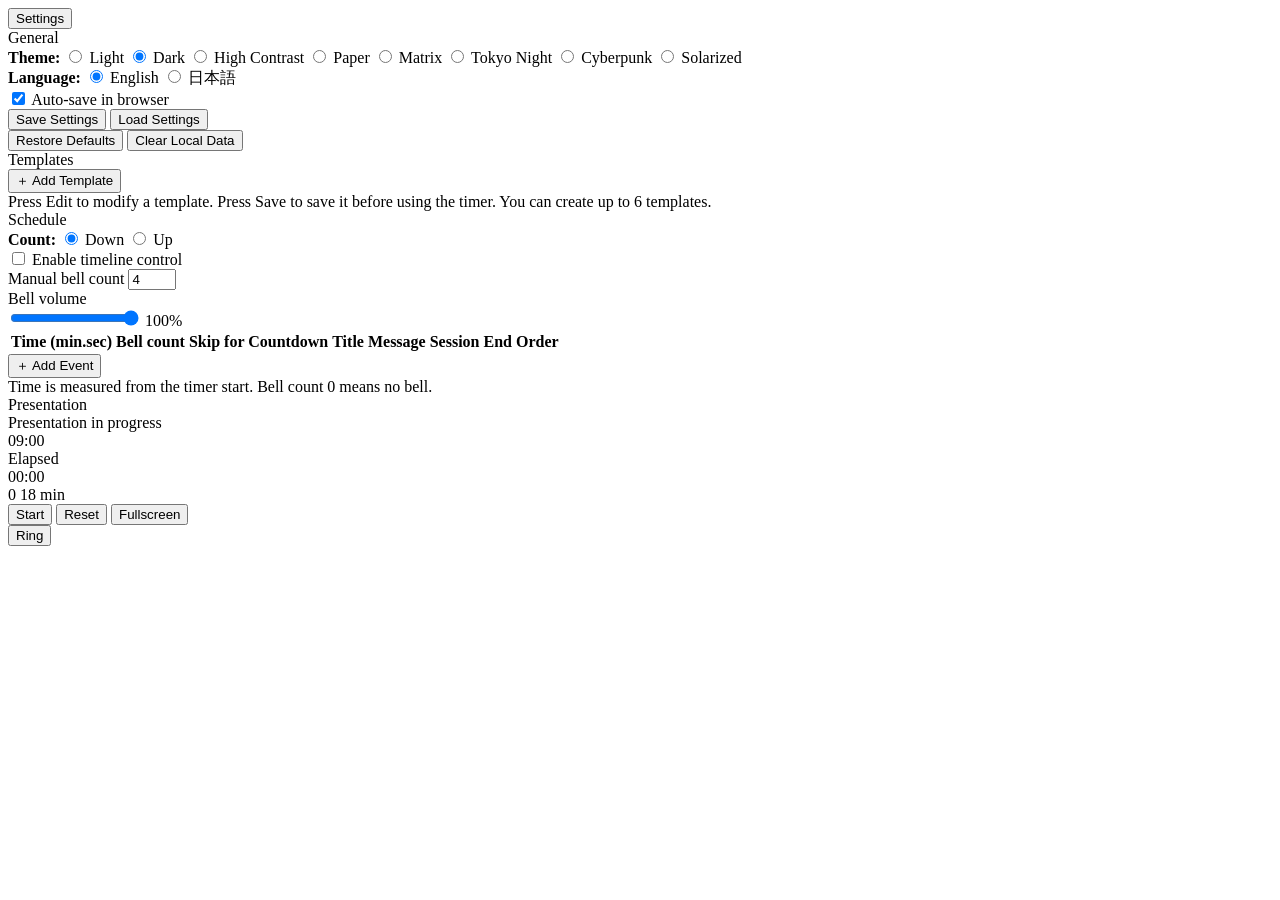
==== commit 1530320a: "Add files via upload" ====
--- a/index.html
+++ b/index.html
@@ -4,767 +4,33 @@
 <meta charset="UTF-8">
 <meta name="viewport" content="width=device-width, initial-scale=1.0">
 
-<meta name="description" content="Free online presentation timer for conferences, academic talks, seminars, and meetings with configurable bell alerts, Q&amp;A timing, overtime alerts, manual bells, fullscreen mode, and English/Japanese support.">
+<meta name="description" content="Free online presentation timer for conferences, academic talks, seminars, and meetings with configurable bell alerts, Q&amp;A timing, automatic overtime, manual bells, fullscreen mode, and English/Japanese support.">
 <meta name="keywords" content="presentation timer, conference timer, academic presentation timer, presentation timer with bell, Q&amp;A timer, seminar timer, talk timer, speaker timer, overtime timer, bilingual presentation timer">
 <meta name="author" content="Shoya Sugimoto">
+<meta name="theme-color" content="#15171c">
+<meta name="apple-mobile-web-app-capable" content="yes">
+<meta name="apple-mobile-web-app-status-bar-style" content="black-translucent">
+<meta name="apple-mobile-web-app-title" content="Presentation Timer">
+<link rel="manifest" href="./manifest.webmanifest">
+<link rel="icon" type="image/png" sizes="192x192" href="./icons/icon-192.png">
+<link rel="apple-touch-icon" href="./icons/icon-192.png">
 <meta name="robots" content="index, follow">
 
 <link rel="canonical" href="https://shy-sgmt.github.io/presentation-timer/">
 
 <meta property="og:type" content="website">
-<meta property="og:title" content="Presentation Timer with Bell, Q&amp;A &amp; Overtime">
-<meta property="og:description" content="A free online conference and academic presentation timer with configurable bell alerts, Q&amp;A timing, overtime notifications, manual bells, fullscreen mode, and English/Japanese support.">
+<meta property="og:title" content="Presentation Timer with Bell, Q&amp;A &amp; Automatic Overtime">
+<meta property="og:description" content="A free online conference and academic presentation timer with configurable bell alerts, Q&amp;A timing, automatic overtime, manual bells, fullscreen mode, and English/Japanese support.">
 <meta property="og:url" content="https://shy-sgmt.github.io/presentation-timer/">
 <meta property="og:site_name" content="Presentation Timer">
 
 <meta name="twitter:card" content="summary">
-<meta name="twitter:title" content="Presentation Timer with Bell, Q&amp;A &amp; Overtime">
+<meta name="twitter:title" content="Presentation Timer with Bell, Q&amp;A &amp; Automatic Overtime">
 <meta name="twitter:description" content="Free online presentation timer for conferences and academic talks with bell alerts, Q&amp;A timing, overtime notifications, and bilingual support.">
 
-<title>Presentation Timer with Bell, Q&amp;A &amp; Overtime | Free Online Conference Timer</title>
-<style>
-  * { box-sizing: border-box; }
-  :root {
-    --bg: #ffffff;
-    --text: #111111;
-    --muted: #666666;
-    --secondary: #555555;
-    --control-bg: #f5f5f5;
-    --stepper-bg: #f7f7f7;
-    --hover-bg: #eaeaea;
-    --border: #aaaaaa;
-    --input-bg: #ffffff;
-  }
-  body.dark {
-    --bg: #2b2b2b;
-    --text: #ffffff;
-    --muted: #bdbdbd;
-    --secondary: #d0d0d0;
-    --control-bg: #3a3a3a;
-    --stepper-bg: #3a3a3a;
-    --hover-bg: #4a4a4a;
-    --border: #666666;
-    --input-bg: #333333;
-  }
-  body {
-    margin: 0;
-    font-family: Arial, Helvetica, sans-serif;
-    background: var(--bg);
-    color: var(--text);
-    transition: background .2s ease, color .2s ease;
-  }
-  .page {
-    max-width: 1050px;
-    margin: 0 auto;
-    padding: 28px 24px 34px;
-  }
-  .settings-shell {
-    width: min(860px, 96%);
-    margin: 0 auto 10px;
-  }
-  .settings-bar {
-    display: flex;
-    align-items: center;
-    justify-content: center;
-    position: relative;
-    min-height: 36px;
-    border-bottom: 1px solid var(--border);
-  }
-  .settings-toggle {
-    border: 0;
-    background: transparent;
-    color: var(--text);
-    font: inherit;
-    font-size: 14px;
-    font-weight: 700;
-    cursor: pointer;
-    padding: 7px 12px;
-  }
-  .settings-toggle::after {
-    content: ' ▾';
-    display: inline-block;
-    transition: transform .16s ease;
-  }
-  .settings-shell.open .settings-toggle::after { transform: rotate(180deg); }
-  .settings-panel {
-    display: none;
-    padding-top: 10px;
-  }
-  .settings-shell.open .settings-panel { display: block; }
-  .settings-groups {
-    width: min(900px, 96%);
-    margin: 0 auto 8px;
-    display: grid;
-    grid-template-columns: repeat(3, minmax(0, 1fr));
-    gap: 10px;
-    align-items: start;
-  }
-  .settings-group {
-    border: 1px solid var(--border);
-    border-radius: 6px;
-    background: color-mix(in srgb, var(--control-bg) 55%, transparent);
-    overflow: hidden;
-  }
-  .settings-group > summary {
-    list-style: none;
-    cursor: pointer;
-    padding: 9px 11px;
-    font-size: 13px;
-    font-weight: 700;
-    text-align: center;
-    user-select: none;
-  }
-  .settings-group > summary::-webkit-details-marker { display: none; }
-  .settings-group > summary::after { content: ' ▾'; display: inline-block; transition: transform .16s ease; }
-  .settings-group[open] > summary::after { transform: rotate(180deg); }
-  .settings-group-body {
-    border-top: 1px solid var(--border);
-    padding: 10px;
-  }
-  .basic-body .compact-options { margin-bottom: 8px; }
-  .basic-body .settings-bottom-row { margin: 6px 0 0; gap: 16px; }
-  .time-settings { grid-template-columns: 1fr; }
-  .bell-group .bell-sidebar { border-left: 0; padding-left: 0; }
-  .settings {
-    display: grid;
-    grid-template-columns: repeat(2, minmax(0, 1fr));
-    gap: 8px 10px;
-    margin: 0;
-  }
-  .setting { text-align: center; }
-  .setting-title { font-size: 13px; font-weight: 700; margin-bottom: 4px; }
-  .stepper { display: flex; align-items: center; justify-content: center; gap: 5px; }
-  .stepper button, .stepper input, .controls button { font: inherit; }
-  .stepper button {
-    width: 28px; height: 28px; border: 1px solid var(--border);
-    background: var(--stepper-bg); color: var(--text); border-radius: 4px;
-    font-size: 20px; cursor: pointer;
-  }
-  .stepper input {
-    width: 54px; height: 28px; border: 1px solid var(--border);
-    border-radius: 4px; background: var(--input-bg); color: var(--text);
-    text-align: center; font-size: 16px;
-  }
-  .bell-sidebar {
-    border-left: 1px solid var(--border);
-    padding-left: 16px;
-    min-width: 0;
-  }
-  .bell-sidebar-title {
-    font-size: 13px;
-    font-weight: 700;
-    color: var(--text);
-    margin-bottom: 6px;
-    text-align: left;
-  }
-  .bell-sidebar .bell-counts {
-    display: grid;
-    grid-template-columns: 1fr;
-    gap: 5px;
-    margin: 0;
-    justify-content: stretch;
-  }
-  .bell-sidebar .bell-counts strong { display: none; }
-  .bell-sidebar .bell-counts label {
-    display: flex;
-    justify-content: space-between;
-    align-items: center;
-    gap: 8px;
-    width: 100%;
-  }
-  .controls button { font: inherit; }
-  .compact-options {
-    display: flex;
-    justify-content: center;
-    align-items: center;
-    gap: 24px;
-    flex-wrap: wrap;
-    margin: 0 0 14px;
-    font-size: 14px;
-    color: var(--secondary);
-  }
-  .option-group {
-    display: flex;
-    align-items: center;
-    gap: 10px;
-  }
-  .option-group strong { color: var(--text); }
-  .option-group label { white-space: nowrap; }
-
-  .settings-top-row {
-    margin-bottom: 10px;
-  }
-  .settings-bottom-row {
-    display: flex;
-    justify-content: center;
-    align-items: center;
-    gap: 28px;
-    flex-wrap: wrap;
-    margin: 8px 0 10px;
-    font-size: 14px;
-    color: var(--secondary);
-  }
-  .settings-bottom-row label { white-space: nowrap; }
-  .timer-area {
-    text-align: center;
-  }
-  .time-layout {
-    display: grid;
-    grid-template-columns: 1fr auto 1fr;
-    align-items: start;
-    margin-bottom: 10px;
-  }
-  .primary-panel {
-    grid-column: 2;
-    min-width: 0;
-  }
-  .secondary-panel {
-    grid-column: 3;
-    justify-self: end;
-    text-align: left;
-    min-width: 165px;
-    padding-top: 20px;
-    color: var(--secondary);
-  }
-  .secondary-label {
-    font-size: 16px;
-    font-weight: 700;
-    margin-bottom: 6px;
-    letter-spacing: 0.02em;
-  }
-  .secondary-display {
-    font-variant-numeric: tabular-nums;
-    font-size: clamp(22px, 3.4vw, 42px);
-    font-weight: 700;
-    line-height: 1.1;
-  }
-  .timer-title {
-    font-size: 31px;
-    font-weight: 700;
-    margin-bottom: 14px;
-  }
-  .time {
-    font-variant-numeric: tabular-nums;
-    font-size: clamp(112px, 21vw, 230px);
-    font-weight: 700;
-    line-height: 1;
-    letter-spacing: 0.02em;
-    margin: 0 0 22px;
-  }
-  .timeline-wrap {
-    width: min(860px, 92%);
-    margin: 8px auto 28px;
-  }
-  .timeline-labels { position: relative; height: 24px; font-size: 15px; font-weight: 700; color: var(--secondary); }
-  .timeline-label { position: absolute; top: 0; transform: translateX(-50%); white-space: nowrap; }
-  .timeline-label.start { left: 0; transform: none; }
-  .timeline-label.end { right: 0; left: auto; transform: none; }
-  .timeline-bar { position: relative; display: flex; height: 18px; border: 2px solid var(--border); border-radius: 999px; overflow: visible; background: var(--control-bg); }
-  .timeline-presentation { height: 100%; background: color-mix(in srgb, var(--text) 24%, transparent); border-radius: 999px 0 0 999px; }
-  .timeline-qa { height: 100%; background: color-mix(in srgb, #b56a00 55%, transparent); border-radius: 0 999px 999px 0; }
-  .timeline-progress { position: absolute; left: 0; top: -2px; height: 18px; border-radius: 999px; background: var(--text); opacity: .45; pointer-events: none; }
-  .timeline-marker { position: absolute; top: 50%; width: 24px; height: 24px; border-radius: 50%; background: var(--text); border: 3px solid var(--bg); box-shadow: 0 0 0 2px var(--text); transform: translate(-50%, -50%); pointer-events: none; touch-action: none; user-select: none; }
-  .timeline-bar.timeline-editable { cursor: pointer; }
-  .timeline-bar.timeline-editable .timeline-marker { pointer-events: auto; cursor: grab; width: 28px; height: 28px; }
-  .timeline-bar.timeline-editable .timeline-marker:active { cursor: grabbing; }
-  .timeline-control-toggle {
-    display: flex;
-    justify-content: center;
-    align-items: center;
-    margin: 0;
-    font-size: 13px;
-    color: var(--secondary);
-  }
-  .timeline-control-toggle label { cursor: pointer; white-space: nowrap; }
-  .timeline-control-toggle input { vertical-align: middle; }
-
-  .timeline-bell { position: absolute; top: 50%; width: 14px; height: 14px; border-radius: 50%; background: var(--text); border: 2px solid var(--bg); box-shadow: 0 0 0 2px var(--text); transform: translate(-50%, -50%); pointer-events: none; z-index: 4; }
-  .sound-toggle {
-    margin: 0 auto 6px;
-    display: flex;
-    align-items: center;
-    justify-content: center;
-    gap: 10px 14px;
-    flex-wrap: wrap;
-    color: var(--secondary);
-    font-size: 13px;
-  }
-  .sound-toggle strong { color: var(--text); font-size: 13px; }
-  .sound-toggle label { white-space: nowrap; cursor: pointer; }
-  .bell-counts label { display: flex; align-items: center; gap: 6px; cursor: default; }
-  .bell-counts input {
-    width: 54px;
-    height: 30px;
-    border: 1px solid var(--border);
-    border-radius: 4px;
-    background: var(--input-bg);
-    color: var(--text);
-    text-align: center;
-    font: inherit;
-  }
-  .bell-counts input:disabled { opacity: .45; cursor: not-allowed; }
-  .timeline-qa-inside { position: absolute; top: 50%; transform: translate(-50%, -50%); font-size: 12px; font-weight: 700; color: #5a3400; white-space: nowrap; pointer-events: none; z-index: 3; }
-  .timeline-phase { display: flex; justify-content: center; gap: 34px; margin-top: 14px; font-size: 20px; font-weight: 700; }
-  .timeline-phase .inactive { opacity: .35; }
-
-  .controls-wrap {
-    width: fit-content;
-    max-width: 100%;
-    margin: 0 auto;
-  }
-  .controls {
-    display: flex;
-    justify-content: center;
-    gap: 12px;
-    flex-wrap: nowrap;
-  }
-  .controls button {
-    min-width: 118px;
-    padding: 12px 18px;
-    border: 1px solid var(--border);
-    background: var(--control-bg);
-    color: var(--text);
-    border-radius: 5px;
-    font-size: 17px;
-    font-weight: 700;
-    cursor: pointer;
-  }
-  .manual-ring-btn {
-    width: 100%;
-    margin-top: 8px;
-    padding: 7px 18px;
-    border: 1px solid var(--border);
-    background: var(--control-bg);
-    color: var(--text);
-    border-radius: 5px;
-    font-size: 15px;
-    font-weight: 700;
-    cursor: pointer;
-  }
-  .controls button:hover,
-  .manual-ring-btn:hover,
-  .stepper button:hover { background: var(--hover-bg); }
-  .footer {
-    text-align: center;
-    margin-top: 44px;
-    color: var(--muted);
-    font-size: 14px;
-  }
-  .overtime { color: #c40000; }
-  .qa-title { color: #b56a00; }
-  .ending-soon {
-    animation: endingPulse .8s ease-in-out infinite alternate;
-  }
-  @keyframes endingPulse {
-    from { opacity: 1; transform: scale(1); }
-    to { opacity: .55; transform: scale(1.025); }
-  }
-  @media (prefers-reduced-motion: reduce) {
-    .ending-soon { animation: none; text-decoration: underline; text-decoration-thickness: 4px; }
-  }
-
-  body.fullscreen .page {
-    max-width: none;
-    height: 100vh;
-    display: flex;
-    flex-direction: column;
-    justify-content: center;
-    padding: 2vh 4vw;
-  }
-  body.fullscreen .settings-shell,
-  body.fullscreen .footer { display: none; }
-  body.fullscreen .time { font-size: min(31vw, 340px); }
-  body.fullscreen .timer-title { font-size: min(4.4vw, 58px); }
-  body.fullscreen .secondary-panel {
-    min-width: 220px;
-    padding-top: 2.7vh;
-  }
-  body.fullscreen .secondary-label { font-size: min(2vw, 26px); }
-  body.fullscreen .secondary-display { font-size: min(4vw, 54px); }
-  body.fullscreen .timeline-wrap { width: min(980px, 86%); margin-bottom: 3vh; }
-  body.fullscreen .timeline-labels { font-size: min(1.8vw, 24px); height: min(2.2vw, 30px); }
-  body.fullscreen .timeline-qa-inside { font-size: min(1.2vw, 16px); }
-  body.fullscreen .timeline-bell { width: 18px; height: 18px; }
-  body.fullscreen .timeline-phase { font-size: min(2.4vw, 30px); }
-
-  @media (max-width: 700px) {
-    .settings-groups { grid-template-columns: 1fr; gap: 8px; }
-    .bell-sidebar { border-left: 0; padding-left: 0; }
-    .bell-sidebar .bell-counts { grid-template-columns: repeat(2, minmax(0, 1fr)); }
-    .settings { grid-template-columns: repeat(2, 1fr); gap: 6px; }
-    .setting-inline { font-size: 12px; gap: 6px; }
-    .setting-inline input { width: 54px; height: 30px; font-size: 16px; }
-    .compact-options { gap: 12px; margin-bottom: 10px; font-size: 13px; }
-    .time-layout {
-      grid-template-columns: 1fr;
-      gap: 8px;
-    }
-    .primary-panel,
-    .secondary-panel { grid-column: 1; justify-self: center; text-align: center; }
-    .secondary-panel {
-      min-width: 0;
-      padding-top: 0;
-      margin-top: -10px;
-      margin-bottom: 12px;
-    }
-    .time { font-size: 25vw; }
-    .timeline-wrap { width: 96%; }
-    .controls-wrap { width: 100%; }
-    .controls { gap: 8px; }
-    .controls button { min-width: 0; flex: 1 1 0; padding: 11px 10px; font-size: 15px; }
-  }
-
-  .settings-section-title { white-space: nowrap !important; min-width: max-content; }
-  .settings-section-header { cursor: default !important; }
-  .settings-section-toggle { display: none !important; }
-  .settings-section-content { display: block !important; }
-
-
-  /* v21: keep the middle Time Settings section stable and wide enough */
-  .settings-sections {
-    display: grid !important;
-    grid-template-columns: minmax(190px, 0.9fr) minmax(430px, 1.8fr) minmax(210px, 1fr) !important;
-    gap: 14px !important;
-    align-items: start !important;
-  }
-  .settings-section { min-width: 0; }
-  .settings-section.time-settings { min-width: 430px; }
-  .settings-section.time-settings .section-title,
-  .settings-section.time-settings .settings-section-title {
-    white-space: nowrap !important;
-    word-break: keep-all !important;
-    overflow-wrap: normal !important;
-  }
-  .settings-section.time-settings .settings,
-  .settings-section.time-settings .time-settings-grid {
-    grid-template-columns: repeat(4, minmax(92px, 1fr)) !important;
-    gap: 8px !important;
-  }
-  .settings-section.time-settings .setting-title {
-    white-space: nowrap !important;
-    font-size: 12px !important;
-  }
-  @media (max-width: 900px) {
-    .settings-sections { grid-template-columns: 1fr !important; }
-    .settings-section.time-settings { min-width: 0; }
-  }
-
-
-  /* v21b: balanced three-column settings; wider Time Settings */
-  .settings-groups {
-    width: min(1040px, 98%) !important;
-    grid-template-columns: minmax(220px, 0.9fr) minmax(500px, 1.9fr) minmax(220px, 0.9fr) !important;
-    gap: 12px !important;
-  }
-  .settings-group { min-width: 0; }
-  .settings-group:nth-child(2) > summary {
-    white-space: nowrap !important;
-    word-break: keep-all !important;
-    overflow-wrap: normal !important;
-  }
-  .settings-group:nth-child(2) .time-settings {
-    grid-template-columns: repeat(2, minmax(0, 1fr)) !important;
-    gap: 10px 12px !important;
-  }
-  .settings-group:nth-child(2) .setting-title {
-    white-space: nowrap !important;
-    font-size: 12px !important;
-  }
-  @media (max-width: 900px) {
-    .settings-groups { grid-template-columns: 1fr !important; width: min(760px, 98%) !important; }
-  }
-
-
-  .settings-group-heading {
-    font-size: 14px;
-    font-weight: 700;
-    text-align: center;
-    white-space: nowrap;
-    margin: 0 0 10px;
-    color: var(--text);
-  }
-
-  /* v23: center the three settings groups and remove the right-heavy layout */
-  .settings-shell {
-    width: min(1000px, 100%) !important;
-  }
-  .settings-panel {
-    width: 100%;
-  }
-  .settings-groups {
-    width: 100% !important;
-    margin: 0 auto 8px !important;
-    grid-template-columns: minmax(0, 1fr) minmax(0, 1.35fr) minmax(0, 1fr) !important;
-    gap: 12px !important;
-  }
-  .settings-group:nth-child(2) .time-settings {
-    grid-template-columns: repeat(2, minmax(0, 1fr)) !important;
-    gap: 10px 12px !important;
-  }
-  .settings-group-heading {
-    padding-top: 10px;
-  }
-  @media (max-width: 900px) {
-    .settings-shell { width: min(760px, 100%) !important; }
-    .settings-groups { grid-template-columns: 1fr !important; width: 100% !important; }
-  }
-
-
-  /* v24 bilingual controls */
-  .basic-body .settings-top-row { flex-wrap: wrap; row-gap: 8px; }
-  .settings-group-heading { white-space: nowrap; }
-  @media (max-width: 900px) {
-    .basic-body .settings-top-row { justify-content: center; }
-  }
-
-
-  .clear-settings-row {
-    display: flex;
-    justify-content: center;
-    margin-top: 8px;
-  }
-  .clear-settings-btn {
-    font: inherit;
-    padding: 7px 16px;
-    border: 1px solid var(--border);
-    background: var(--control-bg);
-    color: var(--text);
-    border-radius: 5px;
-    font-size: 13px;
-    font-weight: 700;
-    cursor: pointer;
-  }
-  .clear-settings-btn:hover { background: var(--hover-bg); }
-
-
-  .seo-info {
-    max-width: 820px;
-    margin: 28px auto 0;
-    padding: 0 12px;
-    text-align: center;
-    color: var(--muted);
-    font-size: 12px;
-    line-height: 1.5;
-  }
-  .seo-info h1 {
-    margin: 0 0 6px;
-    font-size: 14px;
-    font-weight: 700;
-    color: var(--secondary);
-  }
-  .seo-info p { margin: 0; }
-  body.fullscreen .seo-info { display: none; }
-
-
-
-  /* v30: user-configurable event schedule */
-  .settings-groups {
-    grid-template-columns: minmax(260px, .8fr) minmax(620px, 2.2fr) !important;
-    align-items: start !important;
-  }
-  .event-group { min-width: 0; }
-  .event-table-wrap { overflow-x: auto; }
-  .event-table {
-    width: 100%;
-    min-width: 1140px;
-    border-collapse: separate;
-    border-spacing: 0 7px;
-    table-layout: fixed;
-  }
-  .event-table th {
-    font-size: 12px;
-    font-weight: 700;
-    color: var(--secondary);
-    text-align: left;
-    padding: 0 5px 2px;
-    white-space: nowrap;
-  }
-  .event-table th:nth-child(1) { width: 88px; }
-  .event-table th:nth-child(2) { width: 78px; }
-  .event-table th:nth-child(3) { width: 132px; text-align: center; white-space: normal; line-height: 1.15; }
-  .event-table th:nth-child(4) { width: 170px; }
-  .event-table th:nth-child(5) { width: 286px; }
-  .event-table th:nth-child(6) { width: 72px; text-align: center; }
-  .event-table th:nth-child(7) { width: 92px; text-align: center; white-space: normal; line-height: 1.15; }
-  .event-table th:nth-child(8) { width: 112px; text-align: center; }
-  .event-row td { padding: 0 4px; vertical-align: middle; }
-  .event-row input {
-    width: 100%;
-    height: 34px;
-    border: 1px solid var(--border);
-    border-radius: 5px;
-    background: var(--input-bg);
-    color: var(--text);
-    padding: 5px 7px;
-    font: inherit;
-    min-width: 0;
-  }
-  .event-row input[type="number"] { text-align: center; }
-  .event-row .event-overtime, .event-row .event-skip-for-countdown, .event-row .event-session-end { width: 20px; height: 20px; cursor: pointer; }
-  .event-row .event-overtime { accent-color: #c40000; }
-  .event-row .event-skip-for-countdown { accent-color: #2468d8; }
-  .event-row .event-session-end { accent-color: #2b8a3e; }
-  .event-overtime-cell, .event-skip-for-countdown-cell, .event-session-end-cell { text-align: center; }
-  .event-actions { display: flex; gap: 4px; justify-content: center; }
-  .event-actions button, .add-event-btn {
-    border: 1px solid var(--border);
-    background: var(--control-bg);
-    color: var(--text);
-    border-radius: 5px;
-    font: inherit;
-    font-weight: 700;
-    cursor: pointer;
-  }
-  .event-actions button { width: 32px; height: 32px; padding: 0; }
-  .event-actions button:hover, .add-event-btn:hover { background: var(--hover-bg); }
-  .event-actions .delete-event { width: 38px; }
-  .add-event-row { display: flex; justify-content: center; margin-top: 9px; }
-  .add-event-btn { padding: 8px 18px; }
-  .schedule-hint {
-    margin-top: 8px;
-    font-size: 11px;
-    color: var(--muted);
-    text-align: center;
-    line-height: 1.35;
-  }
-  .manual-bell-setting {
-    display: flex;
-    justify-content: center;
-    align-items: center;
-    gap: 8px;
-    margin-top: 8px;
-    font-size: 13px;
-    color: var(--secondary);
-  }
-  .manual-bell-setting input {
-    width: 58px;
-    height: 30px;
-    border: 1px solid var(--border);
-    border-radius: 4px;
-    background: var(--input-bg);
-    color: var(--text);
-    text-align: center;
-    font: inherit;
-  }
-  .timer-message {
-    min-height: 28px;
-    margin: -4px 0 8px;
-    color: var(--secondary);
-    font-size: clamp(16px, 2vw, 24px);
-    font-weight: 600;
-  }
-  .next-event {
-    min-height: 24px;
-    margin: 0 0 12px;
-    color: var(--secondary);
-    font-size: 14px;
-    font-weight: 600;
-    text-align: center;
-  }
-  .timeline-event-marker {
-    position: absolute;
-    top: 50%;
-    width: 3px;
-    height: 24px;
-    border-radius: 2px;
-    background: var(--text);
-    transform: translate(-50%, -50%);
-    z-index: 4;
-    pointer-events: none;
-  }
-  .timeline-event-marker.has-bell::before {
-    content: '🔔';
-    position: absolute;
-    left: 50%;
-    bottom: 20px;
-    transform: translateX(-50%);
-    font-size: 13px;
-    line-height: 1;
-    filter: grayscale(1);
-  }
-  .timeline-event-marker.is-skipped {
-    width: 2px;
-    height: 14px;
-    opacity: .65;
-  }
-  .timeline-event-time {
-    position: absolute;
-    top: 25px;
-    transform: translateX(-50%);
-    font-size: 11px;
-    font-weight: 800;
-    color: var(--text);
-    white-space: nowrap;
-    pointer-events: none;
-  }
-  .timeline-event-label {
-    position: absolute;
-    top: 40px;
-    transform: translateX(-50%);
-    font-size: 10px;
-    font-weight: 700;
-    color: var(--secondary);
-    white-space: nowrap;
-    max-width: 110px;
-    overflow: hidden;
-    text-overflow: ellipsis;
-    pointer-events: none;
-  }
-  .timeline-skip-chip {
-    position: absolute;
-    bottom: 26px;
-    transform: translateX(-50%);
-    padding: 2px 5px;
-    border: 1px solid var(--border);
-    border-radius: 999px;
-    background: var(--bg);
-    color: var(--secondary);
-    font-size: 10px;
-    font-weight: 700;
-    line-height: 1.15;
-    white-space: nowrap;
-    pointer-events: none;
-    z-index: 6;
-  }
-  .timeline-skip-chip .bell-mini { margin-left: 3px; filter: grayscale(1); }
-  .timeline-wrap.custom-events { margin-bottom: 62px; }
-  .overtime-message { color: #c40000 !important; }
-  .timeline-bar.custom-event-bar { overflow: visible; }
-  body.fullscreen .timer-message { font-size: min(2.2vw, 30px); }
-  body.fullscreen .next-event { font-size: min(1.4vw, 20px); }
-  @media (max-width: 900px) {
-    .settings-groups { grid-template-columns: 1fr !important; }
-    .event-table { min-width: 1040px; }
-  }
-
-
-
-  /* v13: wider settings workspace on desktop */
-  @media (min-width: 901px) {
-    .settings-shell {
-      width: min(1500px, calc(100vw - 32px)) !important;
-      max-width: none !important;
-      position: relative;
-      left: 50%;
-      transform: translateX(-50%);
-    }
-    .settings-panel,
-    .settings-groups {
-      width: 100% !important;
-      max-width: none !important;
-    }
-    .settings-groups {
-      grid-template-columns: minmax(270px, 0.72fr) minmax(0, 3.28fr) !important;
-      gap: 14px !important;
-    }
-    .event-table {
-      min-width: 1080px;
-    }
-    .event-table th:nth-child(4) { width: 190px; }
-    .event-table th:nth-child(5) { width: 340px; }
-  }
-
-</style>
+<title>Presentation Timer with Bell, Q&amp;A &amp; Automatic Overtime | Free Online Conference Timer</title>
+<link rel="stylesheet" href="./css/themes.css">
+<link rel="stylesheet" href="./css/main.css">
 </head>
 <body>
 <div class="page">
@@ -776,18 +42,19 @@
     <div id="settingsPanel" class="settings-panel">
       <div class="settings-groups">
         <div class="settings-group">
-          <div id="basicGroupHeading" class="settings-group-heading">Basic</div>
+          <div id="basicGroupHeading" class="settings-group-heading">General</div>
           <div class="settings-group-body basic-body">
             <div class="compact-options settings-top-row">
-              <div class="option-group">
-                <strong id="countLabel">Count:</strong>
-                <label><input type="radio" name="countMode" value="down" checked> <span id="countDownLabel">Down</span></label>
-                <label><input type="radio" name="countMode" value="up"> <span id="countUpLabel">Up</span></label>
-              </div>
               <div class="option-group">
                 <strong id="themeLabel">Theme:</strong>
                 <label><input type="radio" name="themeMode" value="light"> <span id="lightLabel">Light</span></label>
                 <label><input type="radio" name="themeMode" value="dark" checked> <span id="darkLabel">Dark</span></label>
+                <label><input type="radio" name="themeMode" value="high-contrast"> <span id="highContrastLabel">High Contrast</span></label>
+                <label><input type="radio" name="themeMode" value="paper"> <span id="paperLabel">Paper</span></label>
+                <label><input type="radio" name="themeMode" value="matrix"> <span id="matrixLabel">Matrix</span></label>
+                <label><input type="radio" name="themeMode" value="tokyo-night"> <span id="tokyoNightLabel">Tokyo Night</span></label>
+                <label><input type="radio" name="themeMode" value="cyberpunk"> <span id="cyberpunkLabel">Cyberpunk</span></label>
+                <label><input type="radio" name="themeMode" value="solarized"> <span id="solarizedLabel">Solarized</span></label>
               </div>
               <div class="option-group">
                 <strong id="languageLabel">Language:</strong>
@@ -796,32 +63,68 @@
               </div>
             </div>
             <div class="settings-bottom-row">
-              <label><input id="saveSettings" type="checkbox" checked> <span id="saveSettingsLabel">Save settings</span></label>
-              <label><input id="enableTimelineControl" type="checkbox"> <span id="timelineControlLabel">Enable timeline control</span></label>
+              <label><input id="saveSettings" type="checkbox" checked> <span id="saveSettingsLabel">Auto-save in browser</span></label>
             </div>
-            <div class="manual-bell-setting">
-              <label for="manualBellCount" id="manualBellLabel">Manual bell count</label>
-              <input id="manualBellCount" type="number" min="1" max="99" step="1" value="4" inputmode="numeric">
+            <div class="file-settings-row">
+              <button id="exportSettingsBtn" class="clear-settings-btn" type="button">Save Settings</button>
+              <button id="importSettingsBtn" class="clear-settings-btn" type="button">Load Settings</button>
+              <input id="importSettingsFile" type="file" accept="application/json,.json" hidden>
             </div>
+            <div class="pwa-settings-row">
+              <button id="installAppBtn" class="clear-settings-btn" type="button" hidden>Install App</button>
+              <span id="installAppStatus" class="file-save-status" role="status" aria-live="polite"></span>
+            </div>
+            <div id="fileSaveStatus" class="file-save-status" role="status" aria-live="polite"></div>
             <div class="clear-settings-row">
               <button id="clearSavedSettingsBtn" class="clear-settings-btn" type="button">Restore Defaults</button>
+              <button id="clearLocalDataBtn" class="clear-settings-btn danger-settings-btn" type="button">Clear Local Data</button>
             </div>
           </div>
         </div>
 
+        <div class="settings-group template-group">
+          <div id="templatesGroupHeading" class="settings-group-heading">Templates</div>
+          <div class="settings-group-body">
+            <div id="templateList" class="template-list"></div>
+            <div class="add-template-row"><button id="addTemplateBtn" class="add-template-btn" type="button">＋ Add Template</button></div>
+            <div id="templateHint" class="template-hint">Press Edit to modify a template.
+Press Save to save it before using the timer.
+You can create up to 6 templates.</div>
+          </div>
+        </div>
+
+
         <div class="settings-group event-group">
-          <div id="eventsGroupHeading" class="settings-group-heading">Events</div>
+          <div id="eventsGroupHeading" class="settings-group-heading">Schedule</div>
           <div class="settings-group-body">
+            <div class="event-controls">
+              <div class="option-group">
+                <strong id="countLabel">Count:</strong>
+                <label><input type="radio" name="countMode" value="down" checked> <span id="countDownLabel">Down</span></label>
+                <label><input type="radio" name="countMode" value="up"> <span id="countUpLabel">Up</span></label>
+              </div>
+              <label class="event-control-check"><input id="enableTimelineControl" type="checkbox"> <span id="timelineControlLabel">Enable timeline control</span></label>
+              <div class="manual-bell-setting event-manual-bell">
+                <label for="manualBellCount" id="manualBellLabel">Manual bell count</label>
+                <input id="manualBellCount" type="number" min="1" max="99" step="1" value="4" inputmode="numeric">
+              </div>
+              <div class="bell-volume-setting">
+                <label for="bellVolume" id="bellVolumeLabel">Bell volume</label>
+                <div class="bell-volume-control">
+                  <input id="bellVolume" type="range" min="0" max="100" step="1" value="100" aria-label="Bell volume">
+                  <output id="bellVolumeValue" for="bellVolume">100%</output>
+                </div>
+              </div>
+            </div>
             <div class="event-table-wrap">
               <table class="event-table" aria-label="Timer events">
                 <thead>
                   <tr>
-                    <th id="timeColumnLabel">Time (min)</th>
+                    <th id="timeColumnLabel">Time (min.sec)</th>
                     <th id="bellColumnLabel">Bell count</th>
                     <th id="skipForCountdownColumnLabel">Skip for Countdown</th>
                     <th id="titleColumnLabel">Title</th>
                     <th id="messageColumnLabel">Message</th>
-                    <th id="overtimeColumnLabel">Overtime</th>
                     <th id="sessionEndColumnLabel">Session End</th>
                     <th id="actionsColumnLabel">Order</th>
                   </tr>
@@ -838,6 +141,9 @@
       </div>
     </div>
   </div>
+
+  <div id="templateLauncher" class="template-launcher main-template-launcher"></div>
+
   <main class="timer-area">
     <div class="time-layout">
       <div class="primary-panel">
@@ -874,491 +180,10 @@
     </div>
   </main>
 
-  <div id="footerLabel" class="footer">Offline Presentation Timer</div>
-
-  <section class="seo-info" aria-label="About this presentation timer">
-    <h1>Free Online Presentation Timer for Conferences and Academic Talks</h1>
-    <p>
-      A configurable presentation timer with first-bell alerts, Q&amp;A timing, overtime notifications,
-      manual bell controls, fullscreen mode, and English/Japanese language support.
-    </p>
-  </section>
 
 </div>
 
-<script>
-(() => {
-  const timeDisplay = document.getElementById('timeDisplay');
-  const timerTitle = document.getElementById('timerTitle');
-  const timerMessage = document.getElementById('timerMessage');
-  const secondaryLabel = document.getElementById('secondaryLabel');
-  const secondaryDisplay = document.getElementById('secondaryDisplay');
-  const nextEventLabel = document.getElementById('nextEventLabel');
-  const startBtn = document.getElementById('startBtn');
-  const resetBtn = document.getElementById('resetBtn');
-  const fullscreenBtn = document.getElementById('fullscreenBtn');
-  const manualBellBtn = document.getElementById('manualBellBtn');
-  const manualBellCountInput = document.getElementById('manualBellCount');
-  const clearSavedSettingsBtn = document.getElementById('clearSavedSettingsBtn');
-  const eventRows = document.getElementById('eventRows');
-  const addEventBtn = document.getElementById('addEventBtn');
-  const timelineBar = document.getElementById('timelineBar');
-  const timelineProgress = document.getElementById('timelineProgress');
-  const timelineMarker = document.getElementById('timelineMarker');
-  const eventMarkers = document.getElementById('eventMarkers');
-  const startLabel = document.getElementById('startLabel');
-  const endLabel = document.getElementById('endLabel');
-  const enableTimelineControl = document.getElementById('enableTimelineControl');
-  const settingsShell = document.getElementById('settingsShell');
-  const settingsToggle = document.getElementById('settingsToggle');
-  const saveSettingsCheckbox = document.getElementById('saveSettings');
-  const countModeInputs = document.querySelectorAll('input[name="countMode"]');
-  const themeModeInputs = document.querySelectorAll('input[name="themeMode"]');
-  const languageModeInputs = document.querySelectorAll('input[name="languageMode"]');
-
-  const DEFAULT_EVENTS = [
-    { time: 0,  bell: 0, skipForCountdown: false, title: 'Presentation', message: 'Presentation in progress', overtime: false, sessionEnd: false },
-    { time: 9,  bell: 1, skipForCountdown: true,  title: '1st Bell', message: '1 minute remaining', overtime: false, sessionEnd: false },
-    { time: 10, bell: 2, skipForCountdown: false, title: 'Q&A', message: 'Q&A time', overtime: false, sessionEnd: false },
-    { time: 15, bell: 3, skipForCountdown: false, title: 'Overtime', message: 'Scheduled time is over', overtime: true, sessionEnd: true },
-    { time: 18, bell: 4, skipForCountdown: true,  title: 'OT Alert', message: '3 minutes overtime', overtime: true, sessionEnd: false }
-  ];
-
-  let events = DEFAULT_EVENTS.map((e, i) => ({ ...e, id: makeId(i) }));
-  let running = false;
-  let elapsedBeforeStart = 0;
-  let startedAt = null;
-  let timerHandle = null;
-  let fired = new Set();
-  let audioCtx = null;
-  let draggingTimeline = false;
-  let wakeLock = null;
-  let language = 'en';
-
-  const SETTINGS_KEY = 'presentationTimerSettingsV38';
-
-  const i18n = {
-    en: {
-      settings:'Settings', basic:'Basic', events:'Events', count:'Count:', down:'Down', up:'Up', theme:'Theme:', light:'Light', dark:'Dark', language:'Language:',
-      save:'Save settings', timelineControl:'Enable timeline control', manualBell:'Manual bell count', clear:'Restore Defaults',
-      timeCol:'Time (min)', bellCol:'Bell count', skipForCountdownCol:'Skip for Countdown', titleCol:'Title', messageCol:'Message', overtimeCol:'Overtime', sessionEndCol:'Session End', actionsCol:'Order', addEvent:'＋ Add Event',
-      hint:'Time is measured from the timer start. Skip for Countdown ignores an event as a countdown target. Session End sets the maximum time shown on the timeline; later overtime events still work but are not shown on the bar. Bell count 0 means no bell.', elapsed:'Elapsed', remaining:'Remaining', overtimeTime:'Overtime', next:'Next', noMore:'No more scheduled events',
-      start:'Start', pause:'Pause', reset:'Reset', fullscreen:'Fullscreen', exitFullscreen:'Exit Fullscreen', ring:'Ring', min:'min',
-      defaultTitle:'Timer', defaultMessage:'Waiting for the first event'
-    },
-    ja: {
-      settings:'設定', basic:'基本', events:'イベント', count:'表示:', down:'残り時間', up:'経過時間', theme:'テーマ:', light:'ライト', dark:'ダーク', language:'言語:',
-      save:'設定を保存', timelineControl:'タイムライン操作を有効化', manualBell:'手動ベル回数', clear:'デフォルトに戻す',
-      timeCol:'時間（分）', bellCol:'ベル回数', skipForCountdownCol:'カウント対象外', titleCol:'タイトル', messageCol:'メッセージ', overtimeCol:'超過', sessionEndCol:'セッション終了', actionsCol:'順番', addEvent:'＋ イベントを追加',
-      hint:'時間はタイマー開始からの経過分です。カウント対象外はカウントダウン基準から除外します。セッション終了にチェックしたイベントがタイムラインの最大時刻になり、それ以降の超過イベントは動作しますがバーには表示しません。ベル回数を0にすると鳴りません。', elapsed:'経過', remaining:'残り', overtimeTime:'超過', next:'次', noMore:'この先のイベントはありません',
-      start:'開始', pause:'一時停止', reset:'リセット', fullscreen:'全画面', exitFullscreen:'全画面を終了', ring:'ベルを鳴らす', min:'分',
-      defaultTitle:'タイマー', defaultMessage:'最初のイベントを待っています'
-    }
-  };
-
-  function t(key) { return i18n[language][key] ?? i18n.en[key] ?? key; }
-  function makeId(seed='') { return 'ev_' + Date.now().toString(36) + '_' + seed + '_' + Math.random().toString(36).slice(2,8); }
-  function num(v, fallback=0) { const n = Number(v); return Number.isFinite(n) ? Math.max(0, n) : fallback; }
-  function bellNum(v) { return Math.max(0, Math.min(99, Math.floor(num(v, 0)))); }
-  function getCountMode() { return document.querySelector('input[name="countMode"]:checked')?.value || 'down'; }
-  function getElapsed() { return elapsedBeforeStart + (running ? (performance.now() - startedAt) / 1000 : 0); }
-  function formatTime(seconds) { const s = Math.max(0, Math.floor(seconds)); return String(Math.floor(s/60)).padStart(2,'0') + ':' + String(s%60).padStart(2,'0'); }
-  function sortedEvents() { return [...events].sort((a,b) => num(a.time)-num(b.time) || events.indexOf(a)-events.indexOf(b)); }
-  function scheduleEndSeconds() {
-    const s = sortedEvents();
-    const marked = s.find(ev => ev.sessionEnd);
-    return marked ? num(marked.time)*60 : (s.length ? num(s[s.length-1].time)*60 : 0);
-  }
-
-  function normalizeSessionEnd(preferredId = null) {
-    if (!events.length) {
-      events.push({time:0,bell:0,skipForCountdown:false,title:'New Event',message:'',overtime:false,sessionEnd:true,id:makeId('fallback')});
-      return;
-    }
-    let chosen = preferredId ? events.find(ev => ev.id === preferredId) : null;
-    if (!chosen) chosen = events.find(ev => ev.sessionEnd);
-    if (!chosen) {
-      const sorted = sortedEvents();
-      chosen = sorted.find(ev => ev.overtime) || sorted[sorted.length - 1];
-    }
-    events.forEach(ev => { ev.sessionEnd = ev.id === chosen.id; });
-    chosen.skipForCountdown = false;
-  }
-
-  function renderEventRows() {
-    eventRows.innerHTML = '';
-    events.forEach((ev, index) => {
-      const tr = document.createElement('tr');
-      tr.className = 'event-row';
-      tr.dataset.id = ev.id;
-      tr.innerHTML = `
-        <td><input class="event-time" type="number" min="0" step="0.1" inputmode="decimal" value="${escapeAttr(ev.time)}" aria-label="Time in minutes"></td>
-        <td><input class="event-bell" type="number" min="0" max="99" step="1" inputmode="numeric" value="${escapeAttr(ev.bell)}" aria-label="Bell count"></td>
-        <td class="event-skip-for-countdown-cell"><input class="event-skip-for-countdown" type="checkbox" ${ev.skipForCountdown ? 'checked' : ''} aria-label="Skip for countdown"></td>
-        <td><input class="event-title" type="text" value="${escapeAttr(ev.title)}" aria-label="Title"></td>
-        <td><input class="event-message" type="text" value="${escapeAttr(ev.message)}" aria-label="Message"></td>
-        <td class="event-overtime-cell"><input class="event-overtime" type="checkbox" ${ev.overtime ? 'checked' : ''} aria-label="Overtime style"></td>
-        <td class="event-session-end-cell"><input class="event-session-end" type="checkbox" ${ev.sessionEnd ? 'checked' : ''} aria-label="Session end"></td>
-        <td><div class="event-actions">
-          <button type="button" class="move-up" title="Move up" aria-label="Move up">↑</button>
-          <button type="button" class="move-down" title="Move down" aria-label="Move down">↓</button>
-          <button type="button" class="delete-event" title="Delete" aria-label="Delete">×</button>
-        </div></td>`;
-      tr.querySelector('.move-up').disabled = index === 0;
-      tr.querySelector('.move-down').disabled = index === events.length - 1;
-      tr.querySelector('.delete-event').disabled = events.length === 1;
-      eventRows.appendChild(tr);
-    });
-    renderTimelineMarkers();
-  }
-
-  function escapeAttr(value) {
-    return String(value ?? '').replace(/&/g,'&amp;').replace(/"/g,'&quot;').replace(/</g,'&lt;').replace(/>/g,'&gt;');
-  }
-
-  function syncEventsFromDom() {
-    const byId = new Map(events.map(e => [e.id, e]));
-    [...eventRows.querySelectorAll('.event-row')].forEach(row => {
-      const ev = byId.get(row.dataset.id);
-      if (!ev) return;
-      ev.time = num(row.querySelector('.event-time').value, 0);
-      ev.bell = bellNum(row.querySelector('.event-bell').value);
-      ev.skipForCountdown = row.querySelector('.event-skip-for-countdown').checked;
-      ev.title = row.querySelector('.event-title').value;
-      ev.message = row.querySelector('.event-message').value;
-      ev.overtime = row.querySelector('.event-overtime').checked;
-      ev.sessionEnd = row.querySelector('.event-session-end').checked;
-    });
-  }
-
-  function renderTimelineMarkers() {
-    if (!eventMarkers) return;
-    eventMarkers.innerHTML = '';
-    const end = scheduleEndSeconds();
-    const denom = Math.max(end, 1);
-    sortedEvents().forEach(ev => {
-      const sec = num(ev.time)*60;
-      if (sec > end + 1e-6) return;
-      const pct = Math.min(100, Math.max(0, sec/denom*100));
-      const marker = document.createElement('div');
-      marker.className = 'timeline-event-marker'
-        + (bellNum(ev.bell)>0 && !ev.skipForCountdown ? ' has-bell' : '')
-        + (ev.skipForCountdown ? ' is-skipped' : '');
-      marker.style.left = `${pct}%`;
-      marker.title = `${ev.time} min · ${ev.title || 'Event'} · ${ev.bell} bell(s)`;
-      eventMarkers.appendChild(marker);
-
-      // Countdown targets get a normal time label on the bar and the event title below it.
-      if (!ev.skipForCountdown && sec > 0 && sec < end) {
-        const timeLabel = document.createElement('div');
-        timeLabel.className = 'timeline-event-time';
-        timeLabel.style.left = `${pct}%`;
-        timeLabel.textContent = `${ev.time} ${t('min')}`;
-        eventMarkers.appendChild(timeLabel);
-
-        if (ev.title) {
-          const label = document.createElement('div');
-          label.className = 'timeline-event-label';
-          label.style.left = `${pct}%`;
-          label.textContent = ev.title;
-          eventMarkers.appendChild(label);
-        }
-      }
-
-      // Skipped events are intentionally lightweight: a small chip above the bar.
-      if (ev.skipForCountdown && sec > 0 && sec < end) {
-        const chip = document.createElement('div');
-        chip.className = 'timeline-skip-chip';
-        chip.style.left = `${pct}%`;
-        chip.innerHTML = `${escapeAttr(ev.time)} ${t('min')}${bellNum(ev.bell)>0 ? '<span class="bell-mini">🔔</span>' : ''}`;
-        chip.title = ev.title || 'Skipped countdown event';
-        eventMarkers.appendChild(chip);
-      }
-    });
-  }
-
-  function getState(elapsed) {
-    const s = sortedEvents();
-    let current = null;
-    let nextEvent = null;
-    let nextTarget = null;
-    for (const ev of s) {
-      const sec = num(ev.time)*60;
-      if (sec <= elapsed + 1e-6) current = ev;
-      else {
-        if (!nextEvent) nextEvent = ev;
-        if (!nextTarget && !ev.skipForCountdown) nextTarget = ev;
-      }
-    }
-    return { current, nextEvent, nextTarget, sorted:s };
-  }
-
-  function update() {
-    const elapsed = getElapsed();
-    const mode = getCountMode();
-    const end = scheduleEndSeconds();
-    const { current, nextEvent, nextTarget } = getState(elapsed);
-    // Countdown targets never extend beyond Session End. Events after Session End
-    // can still fire bells and update Title/Message, but they do not restart a countdown.
-    const countdownTarget = nextTarget && num(nextTarget.time) * 60 <= end + 1e-6 ? nextTarget : null;
-
-    timerTitle.textContent = current?.title || t('defaultTitle');
-    timerMessage.textContent = current?.message || t('defaultMessage');
-
-    const isOvertime = !!current?.overtime;
-    timerTitle.classList.toggle('overtime', isOvertime);
-    timeDisplay.classList.toggle('overtime', isOvertime);
-    timerMessage.classList.toggle('overtime-message', isOvertime);
-
-    if (mode === 'up') {
-      timeDisplay.textContent = formatTime(elapsed);
-      if (end > 0 && elapsed >= end) {
-        secondaryLabel.textContent = t('overtimeTime');
-        secondaryDisplay.textContent = '+' + formatTime(elapsed - end);
-      } else if (countdownTarget) {
-        secondaryLabel.textContent = t('remaining');
-        secondaryDisplay.textContent = formatTime(num(countdownTarget.time)*60 - elapsed);
-      } else {
-        secondaryLabel.textContent = t('elapsed');
-        secondaryDisplay.textContent = formatTime(elapsed);
-      }
-    } else if (end > 0 && elapsed >= end) {
-      // Once Session End is reached, stay in overtime count-up forever.
-      // Later alert events never become countdown targets.
-      timeDisplay.textContent = '+' + formatTime(elapsed - end);
-      secondaryLabel.textContent = t('elapsed');
-      secondaryDisplay.textContent = formatTime(elapsed);
-    } else if (countdownTarget) {
-      timeDisplay.textContent = formatTime(num(countdownTarget.time)*60 - elapsed);
-      secondaryLabel.textContent = t('elapsed');
-      secondaryDisplay.textContent = formatTime(elapsed);
-    } else {
-      timeDisplay.textContent = formatTime(elapsed);
-      secondaryLabel.textContent = t('elapsed');
-      secondaryDisplay.textContent = formatTime(elapsed);
-    }
-
-    nextEventLabel.textContent = nextEvent
-      ? `${t('next')}: ${nextEvent.title || 'Event'} · ${nextEvent.time} ${t('min')}${nextEvent.bell > 0 ? ` · 🔔×${nextEvent.bell}` : ''}`
-      : t('noMore');
-
-    const denom = Math.max(end, 1);
-    const pct = Math.min(100, Math.max(0, elapsed/denom*100));
-    timelineProgress.style.width = `${pct}%`;
-    timelineMarker.style.left = `${pct}%`;
-    startLabel.textContent = '0';
-    endLabel.textContent = `${Math.round(end/60*10)/10} ${t('min')}`;
-
-    timeDisplay.classList.remove('ending-soon');
-    if (elapsed < end && countdownTarget) {
-      const remaining = num(countdownTarget.time)*60 - elapsed;
-      if (remaining > 0 && remaining <= 5) timeDisplay.classList.add('ending-soon');
-    }
-
-    if (running) {
-      for (const ev of sortedEvents()) {
-        const sec = num(ev.time)*60;
-        const key = ev.id;
-        if (elapsed >= sec && !fired.has(key)) {
-          fired.add(key);
-          if (bellNum(ev.bell) > 0) ring(bellNum(ev.bell));
-        }
-      }
-    }
-  }
-
-  function syncFiredForElapsed(elapsed) {
-    fired.clear();
-    sortedEvents().forEach(ev => { if (elapsed >= num(ev.time)*60) fired.add(ev.id); });
-  }
-
-  async function ensureAudio() {
-    if (!audioCtx) audioCtx = new (window.AudioContext || window.webkitAudioContext)();
-    if (audioCtx.state !== 'running') { try { await audioCtx.resume(); } catch (_) {} }
-    return audioCtx.state === 'running';
-  }
-
-  function bellStrike(start) {
-    const master = audioCtx.createGain();
-    master.gain.setValueAtTime(0.0001,start);
-    master.gain.exponentialRampToValueAtTime(0.62,start+0.004);
-    master.gain.exponentialRampToValueAtTime(0.0001,start+1.65);
-    master.connect(audioCtx.destination);
-    [
-      {f:740,g:.24,d:1.55},{f:1112,g:.17,d:1.18},{f:1493,g:.12,d:.92},{f:2058,g:.08,d:.66},{f:2785,g:.045,d:.42}
-    ].forEach(({f,g,d}) => {
-      const osc=audioCtx.createOscillator(), gain=audioCtx.createGain();
-      osc.type='sine'; osc.frequency.setValueAtTime(f,start);
-      gain.gain.setValueAtTime(.0001,start); gain.gain.exponentialRampToValueAtTime(g,start+.003); gain.gain.exponentialRampToValueAtTime(.0001,start+d);
-      osc.connect(gain).connect(master); osc.start(start); osc.stop(start+d+.04);
-    });
-    const click=audioCtx.createOscillator(), clickGain=audioCtx.createGain();
-    click.type='triangle'; click.frequency.setValueAtTime(3300,start); clickGain.gain.setValueAtTime(.11,start); clickGain.gain.exponentialRampToValueAtTime(.0001,start+.045);
-    click.connect(clickGain).connect(master); click.start(start); click.stop(start+.055);
-  }
-
-  async function ring(times) {
-    const ready = await ensureAudio();
-    if (!ready || times <= 0) return;
-    const base = audioCtx.currentTime + .04;
-    for (let i=0;i<times;i++) bellStrike(base + i*.25);
-  }
-
-  async function requestWakeLock() {
-    if (!('wakeLock' in navigator) || !running || document.visibilityState !== 'visible') return;
-    try { if (!wakeLock) { wakeLock=await navigator.wakeLock.request('screen'); wakeLock.addEventListener('release',()=>wakeLock=null); } } catch(_){}
-  }
-  async function releaseWakeLock() { if (!wakeLock) return; try { await wakeLock.release(); } catch(_){} wakeLock=null; }
-
-  function collectSettings() {
-    syncEventsFromDom();
-    return { events: events.map(({time,bell,skipForCountdown,title,message,overtime,sessionEnd})=>({time,bell,skipForCountdown,title,message,overtime,sessionEnd})), countMode:getCountMode(), language, manualBellCount:bellNum(manualBellCountInput.value)||1 };
-  }
-  function persistSettings() {
-    try {
-      localStorage.setItem('presentationTimerSaveSettings', saveSettingsCheckbox.checked ? '1':'0');
-      if (saveSettingsCheckbox.checked) localStorage.setItem(SETTINGS_KEY, JSON.stringify(collectSettings()));
-      else localStorage.removeItem(SETTINGS_KEY);
-    } catch(_){}
-  }
-  function restoreSettings() {
-    try {
-      saveSettingsCheckbox.checked = localStorage.getItem('presentationTimerSaveSettings') !== '0';
-      if (!saveSettingsCheckbox.checked) return;
-      const raw=localStorage.getItem(SETTINGS_KEY); if (!raw) return;
-      const st=JSON.parse(raw);
-      if (Array.isArray(st.events) && st.events.length) {
-        events=st.events.map((e,i)=>({time:num(e.time),bell:bellNum(e.bell),skipForCountdown:typeof e.skipForCountdown==='boolean'?e.skipForCountdown:false,title:String(e.title??''),message:String(e.message??''),overtime:!!e.overtime,sessionEnd:!!e.sessionEnd,id:makeId(i)}));
-        normalizeSessionEnd(events.find(e=>e.sessionEnd)?.id || null);
-      }
-      if (st.countMode==='up'||st.countMode==='down') document.querySelector(`input[name="countMode"][value="${st.countMode}"]`).checked=true;
-      if (st.language==='en'||st.language==='ja') { language=st.language; const r=document.querySelector(`input[name="languageMode"][value="${language}"]`); if(r)r.checked=true; }
-      if (Number.isFinite(st.manualBellCount)) manualBellCountInput.value=Math.max(1,bellNum(st.manualBellCount));
-    } catch(_){}
-  }
-
-  function applyTheme(theme) {
-    document.body.classList.toggle('dark', theme==='dark');
-    try { localStorage.setItem('presentationTimerTheme', theme); } catch(_){}
-  }
-  function applyLanguage(lang) {
-    language = lang==='ja' ? 'ja':'en';
-    document.documentElement.lang = language==='ja' ? 'ja':'en';
-    document.title = language==='ja' ? '発表タイマー':'Presentation Timer';
-    const set=(id,key)=>{ const el=document.getElementById(id); if(el)el.textContent=t(key); };
-    set('settingsToggle','settings'); set('basicGroupHeading','basic'); set('eventsGroupHeading','events'); set('countLabel','count'); set('countDownLabel','down'); set('countUpLabel','up');
-    set('themeLabel','theme'); set('lightLabel','light'); set('darkLabel','dark'); set('languageLabel','language'); set('saveSettingsLabel','save'); set('timelineControlLabel','timelineControl');
-    set('manualBellLabel','manualBell'); set('clearSavedSettingsBtn','clear'); set('timeColumnLabel','timeCol'); set('bellColumnLabel','bellCol'); set('skipForCountdownColumnLabel','skipForCountdownCol'); set('titleColumnLabel','titleCol'); set('messageColumnLabel','messageCol'); set('overtimeColumnLabel','overtimeCol'); set('sessionEndColumnLabel','sessionEndCol'); set('actionsColumnLabel','actionsCol'); set('addEventBtn','addEvent'); set('scheduleHint','hint');
-    startBtn.textContent=running?t('pause'):t('start'); resetBtn.textContent=t('reset'); fullscreenBtn.textContent=document.fullscreenElement?t('exitFullscreen'):t('fullscreen'); manualBellBtn.textContent=t('ring');
-    update(); persistSettings();
-  }
-
-  function setSettingsOpen(open) { settingsShell.classList.toggle('open',open); settingsToggle.setAttribute('aria-expanded',open?'true':'false'); }
-  function setTimelineEditable(enabled) { timelineBar.classList.toggle('timeline-editable',enabled); timelineMarker.setAttribute('aria-disabled',String(!enabled)); }
-  function seekTimelineFromClientX(clientX) {
-    if (!enableTimelineControl.checked) return;
-    const end=scheduleEndSeconds(); if(end<=0)return;
-    const rect=timelineBar.getBoundingClientRect(); const ratio=Math.min(1,Math.max(0,(clientX-rect.left)/rect.width)); const newElapsed=ratio*end;
-    elapsedBeforeStart=newElapsed; if(running)startedAt=performance.now(); syncFiredForElapsed(newElapsed); update();
-  }
-  function loop(){ update(); if(running)timerHandle=requestAnimationFrame(loop); }
-
-  function enforceSessionEndUi(target) {
-    if (!target?.classList?.contains('event-session-end')) return;
-    const row = target.closest('.event-row');
-    if (target.checked) {
-      eventRows.querySelectorAll('.event-session-end').forEach(cb => { if (cb !== target) cb.checked = false; });
-      const skip = row?.querySelector('.event-skip-for-countdown');
-      if (skip) skip.checked = false;
-    } else if (![...eventRows.querySelectorAll('.event-session-end')].some(cb => cb.checked)) {
-      target.checked = true;
-    }
-  }
-
-  eventRows.addEventListener('input', e => {
-    if (!e.target.matches('input') || e.target.type === 'checkbox') return;
-    syncEventsFromDom();
-    renderTimelineMarkers();
-    syncFiredForElapsed(getElapsed()); update(); persistSettings();
-  });
-  eventRows.addEventListener('change', e => {
-    if (!e.target.matches('input')) return;
-    if (e.target.classList.contains('event-bell')) e.target.value=bellNum(e.target.value);
-    if (e.target.classList.contains('event-time')) e.target.value=num(e.target.value);
-    enforceSessionEndUi(e.target);
-    if (e.target.classList.contains('event-skip-for-countdown') && e.target.checked) {
-      const row = e.target.closest('.event-row');
-      const sessionEnd = row?.querySelector('.event-session-end');
-      if (sessionEnd?.checked) e.target.checked = false;
-    }
-    syncEventsFromDom();
-    normalizeSessionEnd(events.find(ev => ev.sessionEnd)?.id || null);
-    if (e.target.type === 'checkbox') renderEventRows();
-    else renderTimelineMarkers();
-    update(); persistSettings();
-  });
-  eventRows.addEventListener('click', e => {
-    const btn=e.target.closest('button'); if(!btn)return;
-    syncEventsFromDom();
-    const row=btn.closest('.event-row'); const idx=events.findIndex(ev=>ev.id===row.dataset.id); if(idx<0)return;
-    if(btn.classList.contains('move-up') && idx>0) [events[idx-1],events[idx]]=[events[idx],events[idx-1]];
-    else if(btn.classList.contains('move-down') && idx<events.length-1) [events[idx+1],events[idx]]=[events[idx],events[idx+1]];
-    else if(btn.classList.contains('delete-event') && events.length > 1) events.splice(idx,1);
-    else return;
-    normalizeSessionEnd(events.find(ev => ev.sessionEnd)?.id || null);
-    renderEventRows(); syncFiredForElapsed(getElapsed()); update(); persistSettings();
-  });
-  addEventBtn.addEventListener('click', () => {
-    syncEventsFromDom();
-    const maxTime = events.length ? Math.max(...events.map(ev => num(ev.time))) : -1;
-    events.push({time:maxTime+1,bell:0,skipForCountdown:false,title:'New Event',message:'',overtime:false,sessionEnd:false,id:makeId(events.length)});
-    renderEventRows(); update(); persistSettings();
-    eventRows.querySelector('tr:last-child .event-title')?.focus();
-  });
-
-  startBtn.addEventListener('click', async()=>{
-    await ensureAudio();
-    if(!running){ running=true; startedAt=performance.now(); startBtn.textContent=t('pause'); requestWakeLock(); loop(); }
-    else { elapsedBeforeStart=getElapsed(); running=false; startedAt=null; cancelAnimationFrame(timerHandle); startBtn.textContent=t('start'); releaseWakeLock(); update(); }
-  });
-  resetBtn.addEventListener('click',()=>{ running=false; elapsedBeforeStart=0; startedAt=null; fired.clear(); cancelAnimationFrame(timerHandle); startBtn.textContent=t('start'); releaseWakeLock(); update(); });
-  manualBellBtn.addEventListener('click',()=>{ const n=Math.max(1,bellNum(manualBellCountInput.value)); manualBellCountInput.value=n; ring(n); });
-  manualBellCountInput.addEventListener('input',persistSettings);
-  saveSettingsCheckbox.addEventListener('change',persistSettings);
-  countModeInputs.forEach(i=>i.addEventListener('change',()=>{update();persistSettings();}));
-  themeModeInputs.forEach(i=>i.addEventListener('change',()=>{applyTheme(i.value);persistSettings();}));
-  languageModeInputs.forEach(i=>i.addEventListener('change',()=>applyLanguage(i.value)));
-  settingsToggle.addEventListener('click',()=>setSettingsOpen(!settingsShell.classList.contains('open')));
-  enableTimelineControl.addEventListener('change',()=>{setTimelineEditable(enableTimelineControl.checked);draggingTimeline=false;});
-
-  timelineBar.addEventListener('pointerdown',e=>{if(!enableTimelineControl.checked)return;draggingTimeline=true;if(timelineBar.setPointerCapture)timelineBar.setPointerCapture(e.pointerId);seekTimelineFromClientX(e.clientX);e.preventDefault();});
-  timelineBar.addEventListener('pointermove',e=>{if(!draggingTimeline||!enableTimelineControl.checked)return;seekTimelineFromClientX(e.clientX);e.preventDefault();});
-  const stopDrag=e=>{if(!draggingTimeline)return;draggingTimeline=false;if(e&&timelineBar.releasePointerCapture&&timelineBar.hasPointerCapture?.(e.pointerId))timelineBar.releasePointerCapture(e.pointerId);};
-  timelineBar.addEventListener('pointerup',stopDrag); timelineBar.addEventListener('pointercancel',stopDrag);
-
-  fullscreenBtn.addEventListener('click',async()=>{try{if(!document.fullscreenElement)await document.documentElement.requestFullscreen();else await document.exitFullscreen();}catch(_){}});
-  document.addEventListener('fullscreenchange',()=>{document.body.classList.toggle('fullscreen',!!document.fullscreenElement);fullscreenBtn.textContent=document.fullscreenElement?t('exitFullscreen'):t('fullscreen');});
-  document.addEventListener('visibilitychange',()=>{if(document.visibilityState==='visible'&&running)requestWakeLock();});
-  document.addEventListener('keydown',e=>{const tag=document.activeElement?.tagName;if(e.code==='Space'&&!['INPUT','BUTTON'].includes(tag)){e.preventDefault();startBtn.click();}if(e.key.toLowerCase()==='r'&&tag!=='INPUT')resetBtn.click();if(e.key.toLowerCase()==='f'&&tag!=='INPUT')fullscreenBtn.click();});
-
-  clearSavedSettingsBtn.addEventListener('click',()=>{
-    try{localStorage.removeItem(SETTINGS_KEY);localStorage.removeItem('presentationTimerSettingsV37');localStorage.removeItem('presentationTimerSettingsV36');localStorage.removeItem('presentationTimerSettingsV35');localStorage.removeItem('presentationTimerSettingsV34');localStorage.removeItem('presentationTimerSettingsV33');localStorage.removeItem('presentationTimerSettingsV32');localStorage.removeItem('presentationTimerSettingsV31');localStorage.removeItem('presentationTimerSettingsV30');localStorage.removeItem('presentationTimerSettingsV29');localStorage.removeItem('presentationTimerSettingsV28');}catch(_){}
-    events=DEFAULT_EVENTS.map((e,i)=>({...e,id:makeId(i)}));
-    document.querySelector('input[name="countMode"][value="down"]').checked=true;
-    document.querySelector('input[name="languageMode"][value="en"]').checked=true;
-    document.querySelector('input[name="themeMode"][value="dark"]').checked=true;
-    manualBellCountInput.value=4; saveSettingsCheckbox.checked=true; elapsedBeforeStart=0; running=false; fired.clear(); startedAt=null; cancelAnimationFrame(timerHandle); applyTheme('dark'); renderEventRows(); applyLanguage('en'); update(); persistSettings();
-  });
-
-  try{const savedTheme=localStorage.getItem('presentationTimerTheme');const theme=(savedTheme==='light'||savedTheme==='dark')?savedTheme:'dark';const r=document.querySelector(`input[name="themeMode"][value="${theme}"]`);if(r)r.checked=true;applyTheme(theme);}catch(_){applyTheme('dark');}
-  restoreSettings();
-  normalizeSessionEnd(events.find(ev => ev.sessionEnd)?.id || null);
-  renderEventRows();
-  setTimelineEditable(false);
-  setSettingsOpen(false);
-  applyLanguage(language);
-  update();
-})();
-</script>
+<script src="./js/app.js"></script>
+<script src="./js/pwa.js"></script>
 </body>
 </html>
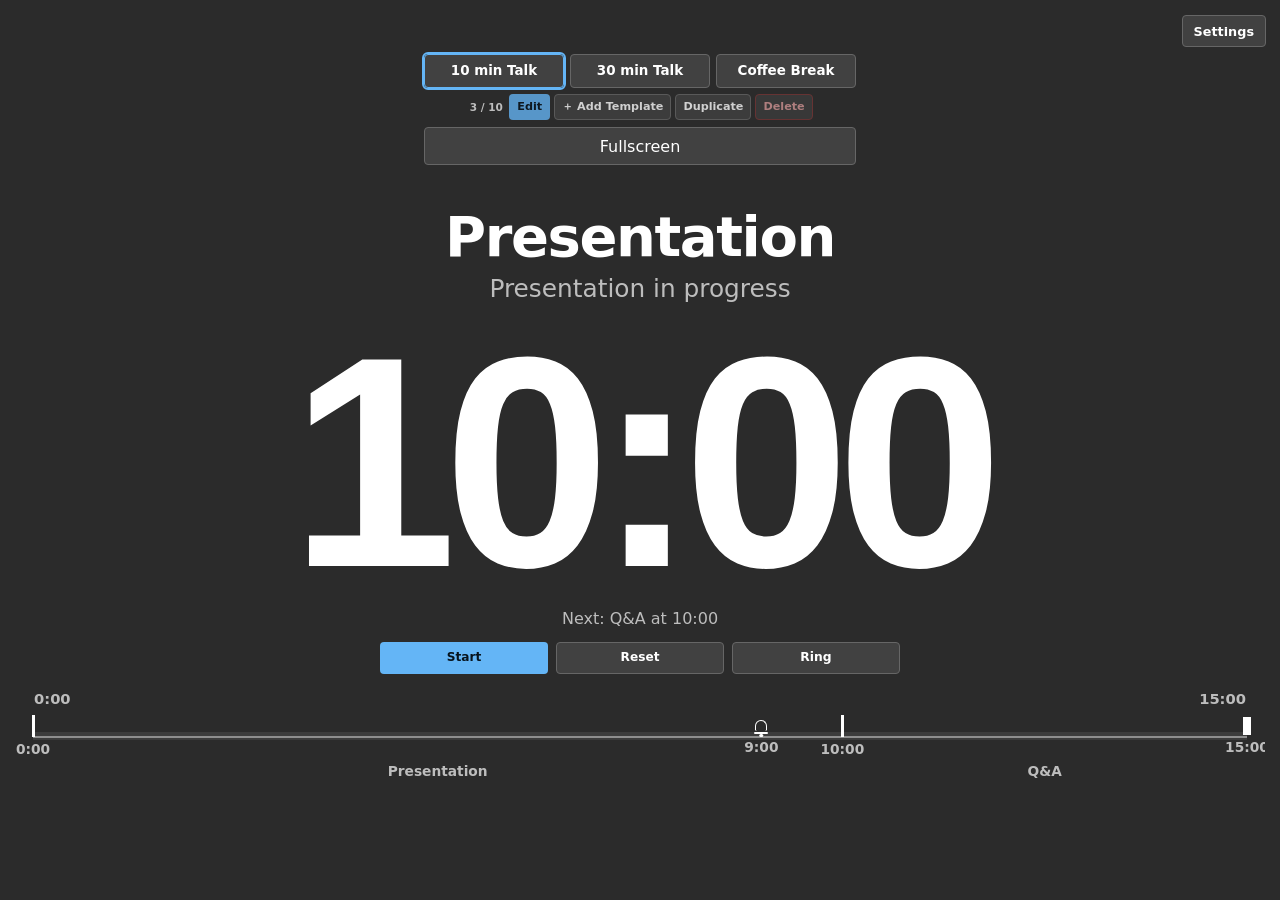
==== commit 7f94b347: "update" ====
--- a/index.html
+++ b/index.html
@@ -1,189 +1,127 @@
-<!DOCTYPE html>
+<!doctype html>
 <html lang="en">
 <head>
-<meta charset="UTF-8">
-<meta name="viewport" content="width=device-width, initial-scale=1.0">
+  <meta charset="utf-8">
+  <meta name="viewport" content="width=device-width,initial-scale=1,viewport-fit=cover">
+  <meta name="theme-color" content="#2b2b2b">
+  <title>Presentation Timer</title>
+  <link rel="stylesheet" href="style.css">
+</head>
+<body class="dark">
+  <main class="app-shell" id="appShell">
+    <header class="topbar normal-ui">
+      <button id="settingsToggle">Settings</button>
+    </header>
 
-<meta name="description" content="Free online presentation timer for conferences, academic talks, seminars, and meetings with configurable bell alerts, Q&amp;A timing, automatic overtime, manual bells, fullscreen mode, and English/Japanese support.">
-<meta name="keywords" content="presentation timer, conference timer, academic presentation timer, presentation timer with bell, Q&amp;A timer, seminar timer, talk timer, speaker timer, overtime timer, bilingual presentation timer">
-<meta name="author" content="Shoya Sugimoto">
-<meta name="theme-color" content="#15171c">
-<meta name="apple-mobile-web-app-capable" content="yes">
-<meta name="apple-mobile-web-app-status-bar-style" content="black-translucent">
-<meta name="apple-mobile-web-app-title" content="Presentation Timer">
-<link rel="manifest" href="./manifest.webmanifest">
-<link rel="icon" type="image/png" sizes="192x192" href="./icons/icon-192.png">
-<link rel="apple-touch-icon" href="./icons/icon-192.png">
-<meta name="robots" content="index, follow">
+    <section id="settingsPanel" class="settings-panel hidden normal-ui">
+      <h2 id="generalHeading">General</h2>
+      <div class="settings-content-grid">
+        <div class="general-grid">
+          <label><span id="themeLabel">Theme</span>
+            <select id="themeSelect">
+              <option value="light">Light</option><option value="dark" selected>Dark</option>
+              <option value="high-contrast">High Contrast</option><option value="paper">Paper</option>
+              <option value="matrix">Matrix</option><option value="tokyo-night">Tokyo Night</option>
+              <option value="cyberpunk">Cyberpunk</option><option value="solarized">Solarized</option>
+            </select>
+          </label>
+          <label><span id="languageLabel">Language</span>
+            <select id="languageSelect"><option value="en">English</option><option value="ja">日本語</option></select>
+          </label>
+        <label><span id="timerSizeLabel">Timer Font Size (px)</span>
+          <input id="timerSizeSelect" type="number" inputmode="numeric" min="72" max="320" step="4" value="300" aria-label="Timer Font Size in pixels">
+        </label>
+        </div>
+        <div class="setting-actions general-actions">
+          <button id="saveFile">Save Settings</button>
+          <button id="loadFile">Load Settings</button>
+          <input id="loadFileInput" type="file" accept="application/json,.json" hidden>
+          <button id="restoreDefaults">Restore Defaults</button>
+          <button id="clearData" class="danger-soft">Clear Local Data</button>
+        </div>
+      </div>
+      <div id="saveStatus" class="status-line"></div>
+    </section>
 
-<link rel="canonical" href="https://shy-sgmt.github.io/presentation-timer/">
+    <section class="template-switch-row normal-ui">
+<nav id="mainTemplateButtons" class="template-bar" aria-label="Templates"></nav>
+      <div class="template-actions" aria-label="Template actions">
+        <span id="templateCount" class="template-count">3 / 10</span>
+        <span id="editModeStatus" class="edit-mode-status hidden">Edit Mode · Changes are saved automatically</span>
+        <button id="editToggle" class="primary template-edit-btn">Edit</button>
+        <button id="addTemplate" class="template-manage-btn">＋ Add Template</button>
+        <button id="duplicateTemplate" class="template-manage-btn">Duplicate</button>
+        <button id="deleteTemplate" class="template-manage-btn danger-soft">Delete</button>
+      </div>
+      <div class="template-fullscreen-row">
+        <button id="fullscreenBtn">Fullscreen</button>
+      </div>
+    </section>
 
-<meta property="og:type" content="website">
-<meta property="og:title" content="Presentation Timer with Bell, Q&amp;A &amp; Automatic Overtime">
-<meta property="og:description" content="A free online conference and academic presentation timer with configurable bell alerts, Q&amp;A timing, automatic overtime, manual bells, fullscreen mode, and English/Japanese support.">
-<meta property="og:url" content="https://shy-sgmt.github.io/presentation-timer/">
-<meta property="og:site_name" content="Presentation Timer">
+    <section id="templateEditor" class="template-editor hidden normal-ui">
+      <div class="template-editor-head">
+        <div class="eyebrow" id="templateSettingsLabel">Template Settings</div>
+      </div>
+      <div class="template-settings-grid compact-settings">
+        <label><span id="templateTitleLabel">Template title</span><input id="templateTitle" type="text"></label>
+        <label><span id="snapLabel">Snap</span>
+          <select id="snapSelect"><option value="60">1 min</option><option value="30" selected>30 sec</option><option value="10">10 sec</option><option value="1">1 sec</option></select>
+        </label>
+        <fieldset class="inline-choice">
+          <legend id="countModeLabel">Count mode</legend>
+          <label><input type="radio" name="countMode" value="down" checked><span>Count Down</span></label>
+          <label><input type="radio" name="countMode" value="up"><span>Count Up</span></label>
+        </fieldset>
+        <label class="check-setting"><input id="timelineControl" type="checkbox"><span id="timelineControlLabel">Enable Timeline Control</span></label>
+        <label class="check-setting"><input id="overtimeAlertEnabled" type="checkbox"><span id="overtimeAlertLabel">Overtime Alert (+3:00)</span></label>
+        <label><span id="manualBellLabel">Manual Bell Count</span><input id="manualBellCount" type="number" min="1" max="8" value="4"></label>
+        <label><span id="volumeText">Bell Volume</span> <span id="volumeLabel">100%</span><input id="bellVolume" type="range" min="0" max="100" value="100"></label>
+      </div>
+    </section>
 
-<meta name="twitter:card" content="summary">
-<meta name="twitter:title" content="Presentation Timer with Bell, Q&amp;A &amp; Automatic Overtime">
-<meta name="twitter:description" content="Free online presentation timer for conferences and academic talks with bell alerts, Q&amp;A timing, overtime notifications, and bilingual support.">
+    <section id="editorToolbar" class="toolbar hidden normal-ui">
+      <span class="toolbar-label" id="toolLabel">Tool</span>
+      <button class="tool active" data-tool="select" id="selectTool">Select</button>
+      <button class="tool" data-tool="alert" id="alertTool">Alert Bell</button>
+      <button class="tool" data-tool="event" id="eventTool">Event</button>
+      <span class="toolbar-hint" id="toolbarHint">Click the bar to add. Grab a marker to move it.</span>
+    </section>
 
-<title>Presentation Timer with Bell, Q&amp;A &amp; Automatic Overtime | Free Online Conference Timer</title>
-<link rel="stylesheet" href="./css/themes.css">
-<link rel="stylesheet" href="./css/main.css">
-</head>
-<body>
-<div class="page">
-  <div id="settingsShell" class="settings-shell">
-    <div class="settings-bar">
-      <button id="settingsToggle" class="settings-toggle" type="button" aria-expanded="false" aria-controls="settingsPanel">Settings</button>
+    <div id="runtimeStage" class="runtime-stage">
+    <section class="timeline-card persistent-ui">
+      <div class="timeline-caption-row"><span id="startLabel">0:00</span><span id="endLabel">15:00</span></div>
+      <div id="timeline" class="timeline">
+        <div id="segments" class="segments"></div><div class="track-line"></div><div id="playhead" class="playhead"></div><div id="markerLayer" class="marker-layer"></div>
+      </div>
+      <div id="phaseLabels" class="phase-labels"></div>
+    </section>
+
+    <section class="timer-card persistent-ui" id="timerCard">
+      <div id="activeTitle" class="active-title">Presentation</div>
+      <div id="activeMessage" class="active-message">Presentation in progress</div>
+      <div id="mainTime" class="main-time">10:00</div>
+      <div id="nextInfo" class="next-info">Next: Q&amp;A at 10:00</div>
+      <div class="runtime-controls">
+        <div class="controls controls-primary">
+          <button id="startPause" class="primary">Start</button>
+          <button id="resetBtn">Reset</button>
+          
+        </div>
+        <button id="ringBtn" class="ring-wide">Ring</button>
+      </div>
+    </section>
+
     </div>
 
-    <div id="settingsPanel" class="settings-panel">
-      <div class="settings-groups">
-        <div class="settings-group">
-          <div id="basicGroupHeading" class="settings-group-heading">General</div>
-          <div class="settings-group-body basic-body">
-            <div class="compact-options settings-top-row">
-              <div class="option-group">
-                <strong id="themeLabel">Theme:</strong>
-                <label><input type="radio" name="themeMode" value="light"> <span id="lightLabel">Light</span></label>
-                <label><input type="radio" name="themeMode" value="dark" checked> <span id="darkLabel">Dark</span></label>
-                <label><input type="radio" name="themeMode" value="high-contrast"> <span id="highContrastLabel">High Contrast</span></label>
-                <label><input type="radio" name="themeMode" value="paper"> <span id="paperLabel">Paper</span></label>
-                <label><input type="radio" name="themeMode" value="matrix"> <span id="matrixLabel">Matrix</span></label>
-                <label><input type="radio" name="themeMode" value="tokyo-night"> <span id="tokyoNightLabel">Tokyo Night</span></label>
-                <label><input type="radio" name="themeMode" value="cyberpunk"> <span id="cyberpunkLabel">Cyberpunk</span></label>
-                <label><input type="radio" name="themeMode" value="solarized"> <span id="solarizedLabel">Solarized</span></label>
-              </div>
-              <div class="option-group">
-                <strong id="languageLabel">Language:</strong>
-                <label><input type="radio" name="languageMode" value="en" checked> English</label>
-                <label><input type="radio" name="languageMode" value="ja"> 日本語</label>
-              </div>
-            </div>
-            <div class="settings-bottom-row">
-              <label><input id="saveSettings" type="checkbox" checked> <span id="saveSettingsLabel">Auto-save in browser</span></label>
-            </div>
-            <div class="file-settings-row">
-              <button id="exportSettingsBtn" class="clear-settings-btn" type="button">Save Settings</button>
-              <button id="importSettingsBtn" class="clear-settings-btn" type="button">Load Settings</button>
-              <input id="importSettingsFile" type="file" accept="application/json,.json" hidden>
-            </div>
-            <div class="pwa-settings-row">
-              <button id="installAppBtn" class="clear-settings-btn" type="button" hidden>Install App</button>
-              <span id="installAppStatus" class="file-save-status" role="status" aria-live="polite"></span>
-            </div>
-            <div id="fileSaveStatus" class="file-save-status" role="status" aria-live="polite"></div>
-            <div class="clear-settings-row">
-              <button id="clearSavedSettingsBtn" class="clear-settings-btn" type="button">Restore Defaults</button>
-              <button id="clearLocalDataBtn" class="clear-settings-btn danger-settings-btn" type="button">Clear Local Data</button>
-            </div>
-          </div>
-        </div>
+    <section id="scheduleCard" class="table-card normal-ui hidden">
+      <div class="section-title-row"><h2 id="scheduleHeading">Schedule</h2><span id="syncHint">Timeline and rows stay synchronized.</span></div>
+      <div class="table-wrap"><table><thead><tr><th id="thTime">Time</th><th id="thType">Type</th><th id="thBell">Bell</th><th id="thTitle">Title</th><th id="thMessage">Message</th><th id="thActions">Actions</th></tr></thead><tbody id="scheduleBody"></tbody></table></div>
+    </section>
 
-        <div class="settings-group template-group">
-          <div id="templatesGroupHeading" class="settings-group-heading">Templates</div>
-          <div class="settings-group-body">
-            <div id="templateList" class="template-list"></div>
-            <div class="add-template-row"><button id="addTemplateBtn" class="add-template-btn" type="button">＋ Add Template</button></div>
-            <div id="templateHint" class="template-hint">Press Edit to modify a template.
-Press Save to save it before using the timer.
-You can create up to 6 templates.</div>
-          </div>
-        </div>
-
-
-        <div class="settings-group event-group">
-          <div id="eventsGroupHeading" class="settings-group-heading">Schedule</div>
-          <div class="settings-group-body">
-            <div class="event-controls">
-              <div class="option-group">
-                <strong id="countLabel">Count:</strong>
-                <label><input type="radio" name="countMode" value="down" checked> <span id="countDownLabel">Down</span></label>
-                <label><input type="radio" name="countMode" value="up"> <span id="countUpLabel">Up</span></label>
-              </div>
-              <label class="event-control-check"><input id="enableTimelineControl" type="checkbox"> <span id="timelineControlLabel">Enable timeline control</span></label>
-              <div class="manual-bell-setting event-manual-bell">
-                <label for="manualBellCount" id="manualBellLabel">Manual bell count</label>
-                <input id="manualBellCount" type="number" min="1" max="99" step="1" value="4" inputmode="numeric">
-              </div>
-              <div class="bell-volume-setting">
-                <label for="bellVolume" id="bellVolumeLabel">Bell volume</label>
-                <div class="bell-volume-control">
-                  <input id="bellVolume" type="range" min="0" max="100" step="1" value="100" aria-label="Bell volume">
-                  <output id="bellVolumeValue" for="bellVolume">100%</output>
-                </div>
-              </div>
-            </div>
-            <div class="event-table-wrap">
-              <table class="event-table" aria-label="Timer events">
-                <thead>
-                  <tr>
-                    <th id="timeColumnLabel">Time (min.sec)</th>
-                    <th id="bellColumnLabel">Bell count</th>
-                    <th id="skipForCountdownColumnLabel">Skip for Countdown</th>
-                    <th id="titleColumnLabel">Title</th>
-                    <th id="messageColumnLabel">Message</th>
-                    <th id="sessionEndColumnLabel">Session End</th>
-                    <th id="actionsColumnLabel">Order</th>
-                  </tr>
-                </thead>
-                <tbody id="eventRows"></tbody>
-              </table>
-            </div>
-            <div class="add-event-row">
-              <button id="addEventBtn" class="add-event-btn" type="button">＋ Add Event</button>
-            </div>
-            <div id="scheduleHint" class="schedule-hint">Time is measured from the timer start. Bell count 0 means no bell.</div>
-          </div>
-        </div>
-      </div>
-    </div>
-  </div>
-
-  <div id="templateLauncher" class="template-launcher main-template-launcher"></div>
-
-  <main class="timer-area">
-    <div class="time-layout">
-      <div class="primary-panel">
-        <div id="timerTitle" class="timer-title">Presentation</div>
-        <div id="timerMessage" class="timer-message">Presentation in progress</div>
-        <div id="timeDisplay" class="time">09:00</div>
-      </div>
-      <div id="secondaryPanel" class="secondary-panel">
-        <div id="secondaryLabel" class="secondary-label">Elapsed</div>
-        <div id="secondaryDisplay" class="secondary-display">00:00</div>
-      </div>
-    </div>
-
-    <div class="timeline-wrap custom-events" aria-label="Presentation timeline">
-      <div id="nextEventLabel" class="next-event"></div>
-      <div class="timeline-labels">
-        <span id="startLabel" class="timeline-label start">0</span>
-        <span id="endLabel" class="timeline-label end">18 min</span>
-      </div>
-      <div id="timelineBar" class="timeline-bar custom-event-bar">
-        <div id="timelineProgress" class="timeline-progress"></div>
-        <div id="eventMarkers"></div>
-        <div id="timelineMarker" class="timeline-marker"></div>
-      </div>
-    </div>
-
-    <div class="controls-wrap">
-      <div class="controls">
-        <button id="startBtn" type="button">Start</button>
-        <button id="resetBtn" type="button">Reset</button>
-        <button id="fullscreenBtn" type="button">Fullscreen</button>
-      </div>
-      <button id="manualBellBtn" class="manual-ring-btn" type="button">Ring</button>
-    </div>
+    <div id="editBottomStage" class="edit-bottom-stage hidden normal-ui"></div>
   </main>
-
-
+  <script src="app.js"></script>
 </div>
 
-<script src="./js/app.js"></script>
-<script src="./js/pwa.js"></script>
 </body>
 </html>
--- a/style.css
+++ b/style.css
@@ -0,0 +1,1557 @@
+*{box-sizing:border-box}:root{--bg:#fff;--text:#111;--muted:#666;--panel:#f5f5f5;--panel2:#eee;--border:#aaa;--input:#fff;--accent:#4aa3ff;--alert:#ffd166;--event:#75d98b;--danger:#ff6b6b;--segA:#e9edf2;--segB:#dde5ec;--play:#111}
+body.dark{--bg:#2b2b2b;--text:#fff;--muted:#bdbdbd;--panel:#353535;--panel2:#414141;--border:#666;--input:#333;--accent:#64b5f6;--segA:#3a4652;--segB:#333d47;--play:#fff}
+body.high-contrast{--bg:#000;--text:#fff;--muted:#ddd;--panel:#090909;--panel2:#151515;--border:#fff;--input:#000;--accent:#00ffff;--alert:#ffe600;--event:#00ff66;--segA:#111;--segB:#222;--play:#fff}
+body.paper{--bg:#f4efe3;--text:#2b2925;--muted:#777066;--panel:#ebe3d3;--panel2:#efe8da;--border:#a89d89;--input:#fbf7ee;--accent:#7a5b3a;--alert:#d9a441;--event:#6f9865;--segA:#e5dac5;--segB:#ddd0b9;--play:#2b2925}
+body.matrix{--bg:#030806;--text:#39ff78;--muted:#6bcf8c;--panel:#07110b;--panel2:#09150d;--border:#2bdc65;--input:#020603;--accent:#39ff78;--alert:#b8ff39;--event:#39ff78;--segA:#0a1d11;--segB:#0d2616;--play:#b8ff39;font-family:"Courier New",monospace}
+body.tokyo-night{--bg:#1a1b26;--text:#c0caf5;--muted:#737aa2;--panel:#24283b;--panel2:#2a2e43;--border:#565f89;--input:#1f2335;--accent:#7dcfff;--alert:#e0af68;--event:#9ece6a;--segA:#292e45;--segB:#22263a;--play:#7dcfff}
+body.cyberpunk{--bg:#08090d;--text:#f8f8f2;--muted:#a9a9b2;--panel:#14161d;--panel2:#181b23;--border:#f5e642;--input:#0e1016;--accent:#00f0ff;--alert:#f5e642;--event:#00ff9f;--segA:#1a1d26;--segB:#11141b;--play:#ff2a6d}
+body.solarized{--bg:#002b36;--text:#eee8d5;--muted:#839496;--panel:#073642;--panel2:#0b3b47;--border:#586e75;--input:#073642;--accent:#2aa198;--alert:#b58900;--event:#859900;--segA:#0a414c;--segB:#073946;--play:#268bd2}
+body{margin:0;background:var(--bg);color:var(--text);font-family:Inter,ui-sans-serif,system-ui,-apple-system,"Segoe UI",sans-serif;transition:.15s background,.15s color}button,input,select{font:inherit}button{cursor:pointer;border:1px solid var(--border);background:var(--panel2);color:var(--text);padding:8px 13px;border-radius:4px}button:hover{filter:brightness(1.08)}button:disabled{opacity:.45;cursor:not-allowed}.primary{background:var(--accent);color:#07131d;border-color:transparent;font-weight:850}.app-shell{width:min(1260px,calc(100% - 28px));margin:auto;padding:14px 0 36px}.topbar{display:flex;justify-content:space-between;align-items:center;gap:12px;margin-bottom:10px}.topbar h1{font-size:clamp(1.25rem,2.3vw,1.85rem);margin:0}.top-actions{display:flex;gap:7px;flex-wrap:wrap;justify-content:flex-end}.hidden{display:none!important}.settings-panel,.timeline-card,.timer-card,.marker-editor,.table-card,.toolbar,.template-editor{background:var(--panel);border:1px solid var(--border);border-radius:5px}.settings-panel{padding:13px;margin-bottom:10px}.settings-panel>h2{font-size:1rem;margin:0 0 10px}.general-grid{display:grid;grid-template-columns:repeat(2,minmax(190px,1fr));gap:10px}.settings-panel label,.template-editor label,.marker-editor label{display:grid;gap:5px;font-size:.8rem;color:var(--muted);font-weight:700}.settings-panel input,.settings-panel select,.template-editor input,.template-editor select,.marker-editor input{width:100%;padding:8px 9px;border:1px solid var(--border);border-radius:3px;background:var(--input);color:var(--text)}.setting-actions{display:flex;gap:7px;flex-wrap:wrap}.general-actions{margin-top:10px}.status-line{min-height:1.1em;margin-top:7px;font-size:.76rem;color:var(--muted)}.template-bar{display:flex;gap:8px;flex-wrap:wrap;justify-content:center;margin:9px auto 10px}.template-bar button{min-width:130px}.template-bar button.active{outline:2px solid var(--accent);border-color:var(--accent)}.template-editor{padding:13px;margin-bottom:10px}.template-editor-head{display:flex;align-items:center;justify-content:space-between;gap:12px;margin-bottom:10px}.template-editor-head h2{margin:2px 0 0;font-size:1.05rem}.eyebrow{font-size:.72rem;color:var(--muted);text-transform:uppercase;font-weight:800;letter-spacing:.08em}.template-settings-grid{display:grid;grid-template-columns:repeat(4,minmax(150px,1fr));gap:9px}.toolbar{display:flex;align-items:center;gap:7px;padding:9px 11px;margin-bottom:10px;flex-wrap:wrap}.toolbar-label{font-weight:800}.toolbar-hint{color:var(--muted);font-size:.8rem;margin-left:auto}.tool.active{outline:2px solid var(--accent);border-color:var(--accent)}.timeline-card{padding:17px 18px 12px;margin-bottom:10px;overflow:hidden}.timeline-caption-row{display:flex;justify-content:space-between;color:var(--muted);font-size:.8rem;margin-bottom:4px}.timeline{position:relative;height:112px;touch-action:none;user-select:none}.segments{position:absolute;inset:29px 0 29px;overflow:hidden;display:flex;border-radius:2px}.segment:nth-child(odd){background:var(--segA)}.segment:nth-child(even){background:var(--segB)}.track-line{position:absolute;left:0;right:0;top:56px;height:3px;background:var(--muted)}.marker-layer{position:absolute;inset:0}.marker{position:absolute;top:0;transform:translateX(-50%);width:46px;height:100%;display:flex;flex-direction:column;align-items:center;justify-content:center;cursor:grab;z-index:5;touch-action:none}.marker.dragging{cursor:grabbing;z-index:20}.marker::before{content:"";position:absolute;inset:8px 2px 14px;border:1px dashed var(--accent);opacity:0}.marker:hover::before,.marker.selected::before,.marker.dragging::before{opacity:.55}.marker-dot{display:grid;place-items:center;width:29px;height:29px;border-radius:50%;border:2px solid var(--bg);box-shadow:0 0 0 1px color-mix(in srgb,var(--text) 20%,transparent);font-size:.85rem}.marker.alert .marker-dot{background:var(--alert);color:#241d00}.marker.event .marker-dot{background:var(--event);color:#06230f;border-radius:1px;width:9px}.marker-time{margin-top:6px;font-size:.74rem;font-weight:850;background:color-mix(in srgb,var(--bg) 90%,transparent);padding:2px 5px;border-radius:2px;white-space:nowrap}.marker.selected .marker-time{outline:2px solid var(--accent)}.playhead{position:absolute;top:22px;bottom:23px;width:2px;background:var(--play);opacity:0;z-index:4;pointer-events:none}.playhead::after{content:"";position:absolute;top:-4px;left:-3px;width:8px;height:8px;border-radius:50%;background:var(--play)}.phase-labels{position:relative;height:24px;color:var(--muted);font-size:.75rem}.phase-label{position:absolute;transform:translateX(-50%);white-space:nowrap;max-width:160px;overflow:hidden;text-overflow:ellipsis}.marker-editor{padding:13px;margin:-1px 0 10px}.editor-head,.section-title-row{display:flex;justify-content:space-between;align-items:center;gap:10px}.editor-head h2,.section-title-row h2{font-size:1rem;margin:0}.icon-btn{width:32px;height:32px;padding:0}.editor-grid{display:grid;grid-template-columns:120px 140px 120px 1fr;gap:9px;margin-top:10px}.editor-grid .wide{grid-column:span 2}.editor-actions{display:flex;justify-content:flex-end;gap:7px;margin-top:10px}.danger,.danger-soft{border-color:#8a3838;color:#ffb2b2}.timer-card{text-align:center;padding:23px 16px;margin-bottom:10px}.active-title{font-size:clamp(1.8rem,4.3vw,3.2rem);font-weight:900}.active-message{font-size:clamp(1rem,2vw,1.4rem);color:var(--muted);margin-top:4px;min-height:1.4em}.main-time{font-variant-numeric:tabular-nums;font-size:clamp(5.4rem,15vw,10.6rem);font-weight:950;letter-spacing:-.055em;line-height:.92;margin:17px 0 10px}.next-info{color:var(--muted)}.controls{display:flex;justify-content:center;gap:8px;flex-wrap:wrap;margin-top:16px}.table-card{padding:13px}.section-title-row span{font-size:.78rem;color:var(--muted)}.table-wrap{overflow:auto;margin-top:8px}table{width:100%;border-collapse:collapse;min-width:700px}th,td{padding:8px 7px;border-bottom:1px solid var(--border);text-align:left}th{font-size:.72rem;color:var(--muted);text-transform:uppercase}.type-pill{display:inline-block;border-radius:2px;padding:3px 6px;font-size:.7rem;font-weight:800}.type-pill.alert{background:color-mix(in srgb,var(--alert) 18%,transparent);color:var(--alert)}.type-pill.event{background:color-mix(in srgb,var(--event) 16%,transparent);color:var(--event)}.type-pill.boundary{background:color-mix(in srgb,var(--accent) 14%,transparent);color:var(--accent)}body.session-over .main-time,body.session-over .next-info{color:var(--danger)}
+body.session-over .main-time{font-weight:850}
+body:not(.timeline-control-enabled) .timeline{cursor:default}body.timeline-control-enabled:not(.editing) .timeline{cursor:pointer}
+:fullscreen body,:fullscreen{background:var(--bg)}:fullscreen .app-shell{width:min(1500px,calc(100% - 30px));padding-top:14px}:fullscreen .normal-ui{display:none!important}:fullscreen .template-bar{margin-top:0}:fullscreen .timeline-card{margin-top:10px}:fullscreen .timer-card{min-height:55vh;display:flex;flex-direction:column;justify-content:center}:fullscreen .main-time{font-size:clamp(7rem,19vw,15rem)}
+@media(max-width:940px){.template-settings-grid{grid-template-columns:repeat(2,minmax(150px,1fr))}.editor-grid{grid-template-columns:1fr 1fr}.editor-grid .wide{grid-column:1/-1}.toolbar-hint{flex-basis:100%;margin-left:0}}@media(max-width:650px){.app-shell{width:calc(100% - 14px);padding-top:8px}.topbar{align-items:flex-start}.top-actions button{padding:7px 9px}.general-grid,.template-settings-grid{grid-template-columns:1fr 1fr}.timeline-card{padding-inline:9px}.template-bar button{min-width:calc(50% - 5px)}.main-time{font-size:clamp(4.7rem,22vw,7.8rem)}.editor-actions button{flex:1}}@media(max-width:430px){.general-grid,.template-settings-grid{grid-template-columns:1fr}.template-bar button{min-width:100%}}
+/* v5: timer-first proportions and editable schedule */
+.timeline-card{padding:12px 16px 8px}
+.timeline{height:82px}
+.segments{inset:22px 0 22px}
+.track-line{top:41px}
+.playhead{top:15px;bottom:17px}
+.marker{width:44px}
+.marker-dot{width:27px;height:27px}
+.marker::before{inset:3px 2px 8px}
+.marker-time{margin-top:4px;font-size:.78rem}
+.phase-labels{height:22px;font-size:.8rem}
+.timer-card{padding:30px 16px 28px}
+.active-title{font-size:clamp(2rem,4.8vw,3.8rem);font-weight:900;letter-spacing:-.025em}
+.active-message{font-size:clamp(1.15rem,2.3vw,1.65rem);margin-top:5px}
+.main-time{font-family:Arial,"Helvetica Neue",Helvetica,sans-serif;font-size:clamp(6.4rem,17vw,12.5rem);font-weight:800;letter-spacing:-.06em;line-height:.88;margin:22px 0 14px}
+.next-info{font-size:clamp(.9rem,1.4vw,1.08rem)}
+.table-card.hidden{display:none!important}
+.table-card input{width:100%;min-width:76px;padding:6px 7px;border:1px solid var(--border);border-radius:2px;background:var(--input);color:var(--text)}
+.table-card .table-title{min-width:150px}.table-card .table-message{min-width:210px}.table-card .table-bell{min-width:62px}
+tr.selected-row{background:color-mix(in srgb,var(--accent) 12%,transparent)}
+tr.selected-row td:first-child{box-shadow:inset 3px 0 0 var(--accent)}
+:fullscreen .main-time{font-size:clamp(8rem,21vw,17rem)}
+@media(max-width:650px){.timeline{height:76px}.segments{inset:20px 0}.track-line{top:38px}.main-time{font-size:clamp(5.6rem,26vw,9rem)}}
+
+/* v7 compact template controls */
+.template-settings-grid.compact-settings{grid-template-columns:minmax(220px,1.35fr) minmax(130px,.7fr) minmax(240px,1.25fr) minmax(230px,1.2fr) minmax(130px,.65fr) minmax(190px,1fr);align-items:end}
+.inline-choice{margin:0;padding:0;border:0;min-width:0}.inline-choice legend{font-size:.8rem;color:var(--muted);font-weight:700;margin-bottom:6px}.inline-choice label{display:inline-flex;align-items:center;gap:5px;margin-right:12px;color:var(--text);font-size:.82rem;font-weight:700}.inline-choice input{width:auto;margin:0}
+.check-setting{display:flex!important;align-items:center;gap:8px!important;min-height:38px;color:var(--text)!important}.check-setting input{width:auto!important;margin:0}
+.marker.end .marker-dot{background:var(--danger);color:white;border-radius:2px;width:18px;height:18px;font-size:.65rem}
+.marker.end::before{border-color:var(--danger)}
+body.timeline-control-enabled:not(.editing) .timeline{cursor:grab}body.timeline-control-enabled:not(.editing).scrubbing .timeline{cursor:grabbing}.timeline-control-enabled:not(.editing) .playhead{pointer-events:none}
+@media(max-width:1100px){.template-settings-grid.compact-settings{grid-template-columns:repeat(3,minmax(170px,1fr))}}
+@media(max-width:700px){.template-settings-grid.compact-settings{grid-template-columns:repeat(2,minmax(145px,1fr))}.inline-choice label{margin-right:8px}}
+@media(max-width:430px){.template-settings-grid.compact-settings{grid-template-columns:1fr}}
+\n/* v8: distinct editor timeline vs. presentation timeline */
+.runtime-stage{display:block}
+.edit-bottom-stage{margin-top:10px}
+/* Presentation mode: compact, read-only timeline inspired by the classic timer. */
+body:not(.editing) .timeline-card{padding:7px 14px 5px;margin:4px 0 8px;background:transparent;border-color:color-mix(in srgb,var(--border) 70%,transparent)}
+body:not(.editing) .timeline-caption-row{font-size:.72rem;margin-bottom:1px}
+body:not(.editing) .timeline{height:52px}
+body:not(.editing) .segments{inset:21px 0 21px;border-radius:1px}
+body:not(.editing) .track-line{top:25px;height:2px}
+body:not(.editing) .marker{width:34px;height:52px;cursor:default}
+body:not(.editing) .marker::before{display:none}
+body:not(.editing) .marker-dot{width:20px;height:20px;font-size:.66rem;border-width:1px}
+body:not(.editing) .marker.event .marker-dot{width:6px;height:24px;border-radius:0}
+body:not(.editing) .marker-time{font-size:.64rem;margin-top:2px;padding:0 3px;background:transparent}
+body:not(.editing) .phase-labels{height:22px;font-size:.82rem;font-weight:700}
+body:not(.editing) .playhead{top:15px;bottom:15px}
+/* Edit mode: timeline becomes the large manipulation surface at the bottom. */
+body.editing .edit-bottom-stage .timeline-card{margin-top:10px;padding:14px 16px 9px;border-width:1px}
+body.editing .edit-bottom-stage .timeline{height:92px}
+body.editing .edit-bottom-stage .segments{inset:26px 0}
+body.editing .edit-bottom-stage .track-line{top:45px;height:3px}
+body.editing .edit-bottom-stage .marker{height:92px;width:48px;cursor:grab}
+body.editing .edit-bottom-stage .marker.dragging{cursor:grabbing}
+body.editing .edit-bottom-stage .timer-card{margin-top:10px;margin-bottom:0;padding:16px 14px}
+body.editing .edit-bottom-stage .main-time{font-size:clamp(4.2rem,10vw,7rem);margin:8px 0 5px}
+body.editing .edit-bottom-stage .active-title{font-size:clamp(1.3rem,2.4vw,2rem)}
+body.editing .edit-bottom-stage .active-message{font-size:.95rem}
+body.editing .edit-bottom-stage .controls{display:none}
+/* Schedule remains above the editor timeline; the time preview is deliberately last. */
+body.editing #scheduleCard{margin-bottom:0}
+@media(max-width:650px){
+ body:not(.editing) .timeline{height:48px}
+ body:not(.editing) .track-line{top:23px}
+ body:not(.editing) .segments{inset:20px 0}
+ body.editing .edit-bottom-stage .timeline{height:84px}
+ body.editing .edit-bottom-stage .track-line{top:41px}
+}
+
+
+/* v10: presentation timeline sits directly below the main timer */
+body:not(.editing) .runtime-stage{display:flex;flex-direction:column;gap:0}
+body:not(.editing) .timer-card{order:1;margin-bottom:0;border-bottom-left-radius:0;border-bottom-right-radius:0;padding-bottom:20px}
+body:not(.editing) .timeline-card{order:2;margin:0 0 10px;border-top:0;border-top-left-radius:0;border-top-right-radius:0;padding-top:4px}
+
+/* Fullscreen should use the available height instead of leaving a large empty lower half. */
+:fullscreen .app-shell{min-height:100vh;padding:8px 0 10px;display:flex;flex-direction:column}
+:fullscreen .template-bar{flex:0 0 auto;margin:4px auto 4px}
+:fullscreen .runtime-stage{flex:1 1 auto;display:flex;flex-direction:column;justify-content:center;min-height:0}
+:fullscreen .timer-card{min-height:0!important;flex:0 0 auto;padding:10px 16px 8px;margin:0}
+:fullscreen .active-title{font-size:clamp(2rem,4.2vw,4rem)}
+:fullscreen .active-message{font-size:clamp(1rem,2vw,1.55rem)}
+:fullscreen .main-time{font-size:clamp(7rem,18vw,14rem);margin:10px 0 6px;line-height:.86}
+:fullscreen .next-info{font-size:clamp(.85rem,1.3vw,1.05rem)}
+:fullscreen .controls{margin-top:9px}
+:fullscreen .timeline-card{flex:0 0 auto;margin:0;border-top:0;padding:3px 14px 3px}
+:fullscreen body:not(.editing) .timeline{height:44px}
+:fullscreen body:not(.editing) .track-line{top:21px}
+:fullscreen body:not(.editing) .segments{inset:18px 0}
+:fullscreen body:not(.editing) .marker{height:44px}
+:fullscreen body:not(.editing) .playhead{top:12px;bottom:12px}
+:fullscreen body:not(.editing) .phase-labels{height:16px}
+
+@media(max-height:700px){
+  :fullscreen .main-time{font-size:clamp(5.8rem,16vw,11rem);margin:6px 0 4px}
+  :fullscreen .active-title{font-size:clamp(1.7rem,3.5vw,3rem)}
+  :fullscreen .timer-card{padding-top:6px}
+  :fullscreen .template-bar{margin:2px auto}
+}
+
+/* v11: clearer controls and schedule-only marker editing */
+.topbar{justify-content:space-between}.topbar #settingsToggle{margin-left:auto}
+.template-switch-row{display:flex;align-items:center;justify-content:center;gap:10px;margin:6px 0 10px;flex-wrap:wrap}
+.template-switch-row .template-bar{margin:0}
+.template-edit-btn{white-space:nowrap}
+.table-actions{white-space:nowrap;min-width:128px}.mini-action{padding:5px 8px;font-size:.76rem;margin:2px}
+.timer-card .controls{display:flex;justify-content:center;gap:8px;flex-wrap:wrap}
+#fullscreenBtn{margin-left:10px}
+@media(max-width:650px){.template-switch-row{align-items:stretch}.template-switch-row .template-bar{width:100%}.template-edit-btn{width:min(220px,100%)}#fullscreenBtn{margin-left:0}}
+
+
+/* v12: classic presentation-mode display + simple CSS bell */
+.simple-bell{position:relative;display:inline-block;width:12px;height:11px;border:1.7px solid currentColor;border-bottom:0;border-radius:7px 7px 2px 2px;box-sizing:border-box}
+.simple-bell::before{content:"";position:absolute;left:50%;bottom:-3px;width:14px;height:1.7px;background:currentColor;transform:translateX(-50%);border-radius:2px}
+.simple-bell::after{content:"";position:absolute;left:50%;bottom:-6px;width:3.5px;height:3.5px;background:currentColor;transform:translateX(-50%);border-radius:50%}
+.simple-end{display:block;width:8px;height:18px;background:currentColor;border-radius:0}
+
+/* Presentation mode should visually match the classic timer: timer first, minimal chrome. */
+body:not(.editing) .timer-card{
+  background:transparent;
+  border-color:transparent;
+  box-shadow:none;
+  padding:28px 12px 15px;
+}
+body:not(.editing) .active-title{font-size:clamp(2.1rem,4.7vw,3.8rem);line-height:1.05;font-weight:850}
+body:not(.editing) .active-message{font-size:clamp(1.05rem,2vw,1.45rem);margin-top:7px}
+body:not(.editing) .main-time{
+  font-family:Arial,Helvetica,sans-serif;
+  font-variant-numeric:tabular-nums;
+  font-size:clamp(7.2rem,19vw,14.5rem);
+  font-weight:700;
+  letter-spacing:.02em;
+  line-height:1;
+  margin:14px 0 16px;
+}
+body:not(.editing) .next-info{font-size:.9rem}
+body:not(.editing) .timeline-card{
+  background:transparent;
+  border-color:transparent;
+  box-shadow:none;
+  padding:0 18px 8px;
+  margin:0 0 8px;
+}
+body:not(.editing) .timeline-caption-row{font-size:.86rem;font-weight:700;margin-bottom:2px;padding:0 1px}
+body:not(.editing) .timeline{height:54px}
+body:not(.editing) .segments{inset:23px 0 23px;background:transparent;border-radius:0}
+body:not(.editing) .segment:nth-child(odd),body:not(.editing) .segment:nth-child(even){background:color-mix(in srgb,var(--text) 8%,transparent)}
+body:not(.editing) .track-line{top:27px;height:2px;background:color-mix(in srgb,var(--text) 42%,transparent)}
+body:not(.editing) .marker{width:30px;height:54px}
+body:not(.editing) .marker-dot{width:18px;height:18px;border:0;box-shadow:none;background:transparent!important;color:var(--text);font-size:0}
+body:not(.editing) .marker.alert .marker-dot{color:var(--text)}
+body:not(.editing) .marker.event .marker-dot{width:3px;height:22px;background:var(--text)!important;border:0}
+body:not(.editing) .marker.event .marker-dot::before,body:not(.editing) .marker.event .marker-dot::after{display:none}
+body:not(.editing) .marker-time{font-size:.78rem;font-weight:750;color:var(--muted);margin-top:4px;padding:0;background:transparent}
+body:not(.editing) .phase-labels{height:22px;font-size:.82rem;font-weight:700}
+body:not(.editing) .playhead{top:16px;bottom:13px;width:2px}
+
+/* Keep the edit timeline more explicit and manipulable. */
+body.editing .marker.alert .marker-dot{background:var(--alert);color:#241d00}
+body.editing .marker.alert .simple-bell{width:12px;height:11px}
+body.editing .marker.end .marker-dot{background:var(--accent);color:var(--bg)}
+
+:fullscreen body:not(.editing) .timer-card{padding:8px 12px 6px}
+:fullscreen body:not(.editing) .main-time{font-size:clamp(8rem,20vw,16rem);margin:12px 0 8px}
+:fullscreen body:not(.editing) .timeline-card{padding:0 20px 4px}
+:fullscreen body:not(.editing) .timeline{height:50px}
+:fullscreen body:not(.editing) .track-line{top:25px}
+
+@media(max-width:650px){
+  body:not(.editing) .timer-card{padding:22px 8px 12px}
+  body:not(.editing) .main-time{font-size:clamp(5.8rem,27vw,9.5rem);margin:17px 0 10px}
+  body:not(.editing) .timeline-card{padding-inline:8px}
+}
+
+/* v14: editable Session End boundary + relative overtime workspace */
+body.editing .timeline{--session-pct:75%}
+body.editing .segments{right:auto;width:var(--session-pct)}
+body.editing .track-line{right:auto;width:var(--session-pct)}
+body.editing .timeline::after{
+  content:"";
+  position:absolute;
+  left:var(--session-pct);
+  right:0;
+  top:45px;
+  border-top:2px dashed color-mix(in srgb,var(--danger) 48%,var(--muted));
+  opacity:.72;
+  pointer-events:none;
+}
+body.editing .marker.end{width:58px;z-index:12;cursor:ew-resize}
+body.editing .marker.end .marker-dot{
+  width:20px;height:34px;border:0;border-radius:2px;
+  background:var(--accent);color:var(--bg);
+  box-shadow:0 0 0 2px color-mix(in srgb,var(--accent) 25%,transparent);
+}
+body.editing .marker.end .simple-end{width:5px;height:24px;background:currentColor}
+body.editing .marker.end .marker-time{font-weight:900;color:var(--accent)}
+body.editing .marker.ot{width:52px;z-index:10;cursor:ew-resize}
+body.editing .marker.ot .marker-dot{background:transparent;color:var(--danger);border:0;box-shadow:none}
+body.editing .marker.ot .marker-time{color:var(--danger);font-weight:900}
+body.editing .marker.ot::before{border-color:var(--danger)}
+.type-pill.ot{background:color-mix(in srgb,var(--danger) 14%,transparent);color:var(--danger)}
+body:not(.editing) .marker.ot{display:none}
+
+@media(max-width:650px){
+  body.editing .timeline::after{top:41px}
+}
+
+/* v15: production display typography closer to the classic Presentation Timer */
+:fullscreen body:not(.editing) .main-time{font-family:Arial,Helvetica,sans-serif;font-weight:700;letter-spacing:.02em;line-height:1}
+:fullscreen body:not(.editing) .timeline-caption-row{font-size:clamp(.9rem,1.4vw,1.15rem)}
+:fullscreen body:not(.editing) .marker-time{font-size:clamp(.8rem,1.2vw,1rem)}
+:fullscreen body:not(.editing) .phase-labels{font-size:clamp(.86rem,1.25vw,1.05rem)}
+
+/* v16: compact template management and title-free header */
+.topbar{min-height:38px;justify-content:flex-end}
+.template-switch-row{display:flex;align-items:center;justify-content:center;gap:12px;flex-wrap:wrap;margin:6px 0 10px}
+.template-switch-row .template-bar{display:flex;justify-content:center;flex-wrap:wrap;gap:6px;margin:0;flex:1 1 480px;max-width:900px}
+.template-actions{display:flex;align-items:center;justify-content:center;gap:6px;flex-wrap:wrap;flex:0 1 auto}
+.template-count{font-size:.76rem;color:var(--muted);font-weight:700;min-width:34px;text-align:center}
+.template-manage-btn,.template-edit-btn{white-space:nowrap}
+.template-manage-btn{padding:7px 10px}
+@media(max-width:760px){
+  .template-switch-row{gap:8px}
+  .template-switch-row .template-bar{flex-basis:100%;max-width:none}
+  .template-actions{width:100%}
+  .template-actions button{flex:1 1 130px}
+  .template-count{flex:0 0 100%;margin-bottom:1px}
+}
+
+
+/* v17 — clearer visual hierarchy for template selection vs. management */
+.template-switcher,
+.template-buttons,
+#templateButtons {
+  display: flex;
+  flex-wrap: wrap;
+  justify-content: center;
+  gap: 10px;
+}
+
+.template-switcher button,
+.template-buttons button,
+#templateButtons button {
+  min-height: 44px;
+  padding: 10px 16px;
+  font-size: 0.98rem;
+  font-weight: 700;
+}
+
+/* Template-management actions should look secondary, not like template choices. */
+.template-actions,
+.template-management,
+#templateActions {
+  display: flex;
+  flex-wrap: wrap;
+  justify-content: center;
+  align-items: center;
+  gap: 7px;
+}
+
+#editTemplateBtn,
+#addTemplateBtn,
+#duplicateTemplateBtn,
+#deleteTemplateBtn,
+.template-actions button,
+.template-management button,
+#templateActions button {
+  min-height: 31px !important;
+  padding: 5px 9px !important;
+  font-size: 0.80rem !important;
+  font-weight: 600 !important;
+  opacity: 0.82;
+}
+
+#editTemplateBtn {
+  border-style: dashed;
+}
+
+#deleteTemplateBtn {
+  opacity: 0.68;
+}
+
+@media (max-width: 640px) {
+  .template-switcher button,
+  .template-buttons button,
+  #templateButtons button {
+    min-height: 42px;
+    padding: 9px 12px;
+    font-size: 0.92rem;
+  }
+
+  #editTemplateBtn,
+  #addTemplateBtn,
+  #duplicateTemplateBtn,
+  #deleteTemplateBtn,
+  .template-actions button,
+  .template-management button,
+  #templateActions button {
+    min-height: 30px !important;
+    padding: 5px 8px !important;
+    font-size: 0.76rem !important;
+  }
+}
+
+
+/* v17 refinement: template choices are primary; management actions are secondary. */
+.template-row {
+  align-items: center;
+}
+#mainTemplateButtons button {
+  min-height: 46px;
+  padding: 10px 18px;
+  font-size: 1rem;
+  font-weight: 700;
+}
+.template-actions {
+  padding-left: 8px;
+  border-left: 1px solid var(--border, rgba(127,127,127,.28));
+}
+.template-actions button {
+  min-height: 30px !important;
+  padding: 5px 9px !important;
+  font-size: .78rem !important;
+  font-weight: 600 !important;
+  opacity: .78;
+}
+#editToggle {
+  border-style: dashed;
+}
+#deleteTemplate {
+  opacity: .62;
+}
+@media (max-width: 720px) {
+  .template-actions {
+    padding-left: 0;
+    border-left: 0;
+    border-top: 1px solid var(--border, rgba(127,127,127,.28));
+    padding-top: 7px;
+  }
+  .template-actions button {
+    flex: 0 1 auto !important;
+  }
+}
+
+
+/* v18: compact General layout */
+.settings-content-grid{
+  display:grid;
+  grid-template-columns:minmax(220px,1fr) minmax(260px,1fr);
+  gap:20px;
+  align-items:start;
+}
+.settings-content-grid .general-grid{
+  display:grid;
+  grid-template-columns:1fr;
+  gap:10px;
+}
+.settings-content-grid .general-actions{
+  display:grid;
+  grid-template-columns:1fr 1fr;
+  gap:8px;
+  margin-top:0;
+}
+.settings-content-grid .general-actions button{
+  width:100%;
+}
+
+/* v18: runtime controls */
+.runtime-controls{
+  width:min(720px,100%);
+  margin:18px auto 0;
+}
+.controls-primary{
+  display:grid !important;
+  grid-template-columns:repeat(3,minmax(0,1fr));
+  gap:10px;
+  width:100%;
+}
+.controls-primary button{
+  width:100%;
+}
+.ring-wide{
+  width:100%;
+  min-height:44px;
+  margin-top:10px;
+  font-weight:700;
+}
+
+/* fullscreen keeps the same visual structure */
+:fullscreen .runtime-controls,
+:-webkit-full-screen .runtime-controls{
+  width:min(820px,92vw);
+}
+
+@media (max-width:720px){
+  .settings-content-grid{
+    grid-template-columns:1fr;
+  }
+  .settings-content-grid .general-actions{
+    grid-template-columns:1fr 1fr;
+  }
+}
+@media (max-width:460px){
+  .settings-content-grid .general-actions{
+    grid-template-columns:1fr;
+  }
+  .controls-primary{
+    gap:6px;
+  }
+  .controls-primary button{
+    padding-left:6px;
+    padding-right:6px;
+    font-size:.86rem;
+  }
+}
+
+
+/* v19: compact and vertically consistent controls */
+
+/* Template selection buttons: match general Settings action height */
+#mainTemplateButtons button,
+.template-bar button,
+.template-switch-row nav button{
+  min-height:34px !important;
+  padding:5px 11px !important;
+  font-size:.84rem !important;
+  font-weight:650 !important;
+  line-height:1.15 !important;
+}
+
+/* Template management buttons stay slightly smaller/secondary */
+.template-actions button{
+  min-height:30px !important;
+  padding:4px 8px !important;
+  font-size:.76rem !important;
+}
+
+/* Runtime controls all share one exact width container */
+.runtime-controls{
+  width:min(500px, 90vw) !important;
+  margin:14px auto 0 !important;
+  padding:0 !important;
+  box-sizing:border-box !important;
+}
+.controls-primary{
+  display:grid !important;
+  grid-template-columns:repeat(3, minmax(0,1fr)) !important;
+  gap:7px !important;
+  width:100% !important;
+  margin:0 !important;
+  padding:0 !important;
+}
+.controls-primary button{
+  min-height:33px !important;
+  height:33px !important;
+  padding:4px 8px !important;
+  font-size:.79rem !important;
+  font-weight:600 !important;
+  line-height:1 !important;
+  width:100% !important;
+  box-sizing:border-box !important;
+}
+.ring-wide{
+  display:block !important;
+  width:100% !important;
+  max-width:none !important;
+  min-height:33px !important;
+  height:33px !important;
+  margin:7px 0 0 0 !important;
+  padding:4px 8px !important;
+  box-sizing:border-box !important;
+  font-size:.80rem !important;
+  font-weight:700 !important;
+  line-height:1 !important;
+}
+
+/* Keep fullscreen exactly aligned too */
+:fullscreen .runtime-controls,
+:-webkit-full-screen .runtime-controls{
+  width:min(520px, 88vw) !important;
+}
+
+/* General settings buttons use the same compact height */
+.settings-content-grid .general-actions button{
+  min-height:34px !important;
+  padding:5px 10px !important;
+  font-size:.82rem !important;
+}
+
+@media (max-width:520px){
+  #mainTemplateButtons button,
+  .template-bar button,
+  .template-switch-row nav button{
+    min-height:33px !important;
+    padding:4px 9px !important;
+    font-size:.80rem !important;
+  }
+  .runtime-controls{
+    width:min(94vw, 460px) !important;
+  }
+  .controls-primary{
+    gap:5px !important;
+  }
+  .controls-primary button,
+  .ring-wide{
+    height:32px !important;
+    min-height:32px !important;
+    font-size:.75rem !important;
+  }
+}
+
+
+/* v20: fine alignment for General Settings */
+.settings-panel{
+  padding-top:14px !important;
+}
+.settings-content-grid{
+  grid-template-columns:minmax(240px,1fr) minmax(260px,1fr) !important;
+  gap:16px !important;
+  align-items:start !important;
+}
+.settings-content-grid .general-grid{
+  display:grid !important;
+  grid-template-columns:1fr !important;
+  gap:8px !important;
+  margin:0 !important;
+  padding:0 !important;
+}
+.settings-content-grid .general-grid label{
+  display:grid !important;
+  grid-template-columns:92px minmax(0,1fr) !important;
+  align-items:center !important;
+  gap:10px !important;
+  min-height:34px !important;
+  margin:0 !important;
+}
+.settings-content-grid .general-grid label > span{
+  margin:0 !important;
+  line-height:1.1 !important;
+}
+.settings-content-grid .general-grid select{
+  width:100% !important;
+  height:34px !important;
+  min-height:34px !important;
+  box-sizing:border-box !important;
+  margin:0 !important;
+}
+.settings-content-grid .general-actions{
+  display:grid !important;
+  grid-template-columns:1fr 1fr !important;
+  gap:8px !important;
+  margin:0 !important;
+  padding:0 !important;
+  align-content:start !important;
+}
+.settings-content-grid .general-actions button{
+  height:34px !important;
+  min-height:34px !important;
+  margin:0 !important;
+  box-sizing:border-box !important;
+}
+#saveStatus{
+  margin-top:8px !important;
+}
+
+@media (max-width:720px){
+  .settings-content-grid{
+    grid-template-columns:1fr !important;
+    gap:12px !important;
+  }
+  .settings-content-grid .general-grid label{
+    grid-template-columns:84px minmax(0,1fr) !important;
+  }
+}
+@media (max-width:430px){
+  .settings-content-grid .general-actions{
+    grid-template-columns:1fr !important;
+  }
+}
+
+
+/* v21: exact alignment for Start/Reset/Fullscreen row and Ring */
+.runtime-controls{
+  display:grid !important;
+  grid-template-columns:repeat(3, minmax(0, 1fr)) !important;
+  gap:7px !important;
+  width:min(500px, 90vw) !important;
+  margin:14px auto 0 !important;
+  padding:0 !important;
+  box-sizing:border-box !important;
+  align-items:stretch !important;
+}
+.controls-primary{
+  display:contents !important;
+  margin:0 !important;
+  padding:0 !important;
+}
+.controls-primary button{
+  width:100% !important;
+  min-height:33px !important;
+  height:33px !important;
+  padding:4px 8px !important;
+  font-size:.79rem !important;
+  font-weight:600 !important;
+  line-height:1 !important;
+  box-sizing:border-box !important;
+  margin:0 !important;
+}
+.ring-wide{
+  grid-column:1 / -1 !important;
+  width:100% !important;
+  min-height:33px !important;
+  height:33px !important;
+  padding:4px 8px !important;
+  font-size:.80rem !important;
+  font-weight:700 !important;
+  line-height:1 !important;
+  box-sizing:border-box !important;
+  margin:0 !important;
+  justify-self:stretch !important;
+}
+:fullscreen .runtime-controls,
+:-webkit-full-screen .runtime-controls{
+  width:min(520px, 88vw) !important;
+}
+@media (max-width:520px){
+  .runtime-controls{
+    width:min(94vw, 460px) !important;
+    gap:5px !important;
+  }
+  .controls-primary button,
+  .ring-wide{
+    min-height:32px !important;
+    height:32px !important;
+    font-size:.75rem !important;
+  }
+}
+
+
+/* v22: tighter controls, larger timer and runtime timeline labels */
+.runtime-controls{
+  width:min(430px, 86vw) !important;
+}
+.controls-primary button{
+  min-height:32px !important;
+  height:32px !important;
+  padding:4px 7px !important;
+  font-size:.76rem !important;
+  white-space:nowrap !important;
+}
+.ring-wide{
+  min-height:32px !important;
+  height:32px !important;
+  padding:4px 7px !important;
+  font-size:.77rem !important;
+  white-space:nowrap !important;
+}
+:fullscreen .runtime-controls,
+:-webkit-full-screen .runtime-controls{
+  width:min(450px, 84vw) !important;
+}
+
+/* Larger main timer */
+.main-time{
+  font-size:clamp(6.2rem, 17vw, 12.2rem) !important;
+  line-height:.88 !important;
+  margin:18px 0 12px !important;
+}
+
+/* Larger runtime timeline text */
+.runtime-stage .timeline-caption-row{
+  font-size:.92rem !important;
+  font-weight:700 !important;
+}
+.runtime-stage .marker-time{
+  font-size:.86rem !important;
+  font-weight:850 !important;
+}
+.runtime-stage .phase-labels,
+.runtime-stage .phase-label{
+  font-size:.86rem !important;
+  font-weight:700 !important;
+}
+.runtime-stage .next-info{
+  font-size:1rem !important;
+}
+.runtime-stage .active-message{
+  font-size:clamp(1.08rem, 2.2vw, 1.55rem) !important;
+}
+.runtime-stage .active-title{
+  font-size:clamp(2rem, 4.6vw, 3.5rem) !important;
+}
+
+@media (max-width:520px){
+  .runtime-controls{
+    width:min(88vw, 390px) !important;
+  }
+  .controls-primary button,
+  .ring-wide{
+    min-height:31px !important;
+    height:31px !important;
+    font-size:.72rem !important;
+    padding:3px 5px !important;
+  }
+  .main-time{
+    font-size:clamp(5.6rem, 24vw, 9rem) !important;
+  }
+  .runtime-stage .timeline-caption-row,
+  .runtime-stage .marker-time,
+  .runtime-stage .phase-labels,
+  .runtime-stage .phase-label{
+    font-size:.82rem !important;
+  }
+}
+
+
+/* v23: template switching while in Edit mode */
+.switch-modal{position:fixed;inset:0;z-index:2000;display:grid;place-items:center;background:rgba(0,0,0,.52);padding:18px}
+.switch-modal-card{width:min(460px,calc(100vw - 36px));background:var(--panel);color:var(--text);border:1px solid var(--border);border-radius:5px;padding:18px;box-shadow:0 18px 50px rgba(0,0,0,.35)}
+.switch-modal-card h2{margin:0 0 8px;font-size:1.05rem}
+.switch-modal-card p{margin:0 0 15px;color:var(--muted);line-height:1.45}
+.switch-modal-actions{display:grid;grid-template-columns:1fr 1fr 1fr;gap:7px}
+.switch-modal-actions button{min-height:34px;padding:6px 8px;font-size:.8rem}
+body.editing #editToggle{outline:2px solid var(--accent);outline-offset:1px}
+@media(max-width:560px){.switch-modal-actions{grid-template-columns:1fr}.switch-modal-actions button{width:100%}}
+
+
+/* v24: Edit Mode autosave status */
+.edit-mode-status{
+  font-size:.72rem;
+  color:var(--muted);
+  font-weight:700;
+  white-space:nowrap;
+  padding:0 3px;
+}
+body.editing .template-bar button{
+  cursor:pointer;
+}
+@media(max-width:720px){
+  .edit-mode-status{
+    width:100%;
+    text-align:center;
+    order:-1;
+  }
+}
+
+
+/* v26: larger main timer display */
+.main-time{
+  font-size:clamp(6.8rem, 18vw, 13.5rem) !important;
+  line-height:.88 !important;
+  letter-spacing:-.045em !important;
+  margin:18px 0 12px !important;
+}
+
+:fullscreen .main-time,
+:-webkit-full-screen .main-time{
+  font-size:clamp(8rem, 21vw, 16rem) !important;
+}
+
+@media (max-width:700px){
+  .main-time{
+    font-size:clamp(5.6rem, 24vw, 9rem) !important;
+  }
+}
+
+@media (max-width:430px){
+  .main-time{
+    font-size:clamp(4.8rem, 26vw, 7.5rem) !important;
+  }
+}
+
+
+/* v27 — clearer top-level hierarchy */
+.topbar{
+  justify-content:flex-end !important;
+  min-height:34px;
+  margin-bottom:6px !important;
+}
+#settingsToggle{
+  min-height:32px;
+  padding:5px 11px;
+  font-size:.80rem;
+  font-weight:650;
+}
+
+.template-switch-row{
+  max-width:980px;
+  margin:0 auto 10px;
+}
+.template-section-head{
+  display:flex;
+  justify-content:center;
+  align-items:center;
+  margin-bottom:4px;
+}
+.template-section-label{
+  font-size:.72rem;
+  letter-spacing:.08em;
+  text-transform:uppercase;
+  color:var(--muted);
+  font-weight:800;
+}
+#mainTemplateButtons{
+  margin:4px auto 6px !important;
+}
+.template-actions{
+  display:flex;
+  justify-content:center;
+  align-items:center;
+  gap:6px;
+  flex-wrap:wrap;
+  margin-top:0 !important;
+  padding-top:5px;
+  border-top:1px solid color-mix(in srgb,var(--border) 70%,transparent);
+}
+.template-actions button{
+  min-height:28px !important;
+  height:28px !important;
+  padding:3px 8px !important;
+  font-size:.73rem !important;
+}
+.template-count{
+  font-size:.70rem !important;
+  color:var(--muted);
+}
+.edit-mode-status{
+  font-size:.69rem !important;
+}
+
+/* Global timer-size setting */
+body[data-timer-size="small"] .main-time{
+  font-size:clamp(5.2rem,14vw,9.2rem) !important;
+}
+body[data-timer-size="medium"] .main-time{
+  font-size:clamp(6.2rem,16vw,11rem) !important;
+}
+body[data-timer-size="large"] .main-time{
+  font-size:clamp(7.6rem,20vw,14.8rem) !important;
+}
+body[data-timer-size="xlarge"] .main-time{
+  font-size:clamp(9rem,23vw,17.5rem) !important;
+}
+
+body[data-timer-size="small"] .active-title{font-size:clamp(1.5rem,3.2vw,2.4rem)!important}
+body[data-timer-size="medium"] .active-title{font-size:clamp(1.7rem,3.8vw,2.8rem)!important}
+body[data-timer-size="large"] .active-title{font-size:clamp(2rem,4.5vw,3.4rem)!important}
+body[data-timer-size="xlarge"] .active-title{font-size:clamp(2.3rem,5vw,3.8rem)!important}
+
+body[data-timer-size="small"] .active-message{font-size:clamp(.92rem,1.6vw,1.15rem)!important}
+body[data-timer-size="medium"] .active-message{font-size:clamp(1rem,1.8vw,1.3rem)!important}
+body[data-timer-size="large"] .active-message{font-size:clamp(1.08rem,2vw,1.45rem)!important}
+body[data-timer-size="xlarge"] .active-message{font-size:clamp(1.18rem,2.2vw,1.6rem)!important}
+
+body[data-timer-size="large"] .runtime-timeline .marker-time,
+body[data-timer-size="large"] .timeline-caption-row,
+body[data-timer-size="large"] .phase-labels,
+body[data-timer-size="large"] .next-info{
+  font-size:1.02em !important;
+}
+body[data-timer-size="xlarge"] .runtime-timeline .marker-time,
+body[data-timer-size="xlarge"] .timeline-caption-row,
+body[data-timer-size="xlarge"] .phase-labels,
+body[data-timer-size="xlarge"] .next-info{
+  font-size:1.12em !important;
+}
+
+:fullscreen body[data-timer-size="large"] .main-time,
+:-webkit-full-screen body[data-timer-size="large"] .main-time{
+  font-size:clamp(9rem,23vw,17rem) !important;
+}
+:fullscreen body[data-timer-size="xlarge"] .main-time,
+:-webkit-full-screen body[data-timer-size="xlarge"] .main-time{
+  font-size:clamp(10.5rem,26vw,19rem) !important;
+}
+
+@media(max-width:600px){
+  .template-section-label{
+    font-size:.68rem;
+  }
+  .template-actions{
+    gap:5px;
+  }
+  body[data-timer-size="large"] .main-time{
+    font-size:clamp(6.2rem,29vw,10rem) !important;
+  }
+  body[data-timer-size="xlarge"] .main-time{
+    font-size:clamp(7rem,32vw,11rem) !important;
+  }
+}
+
+
+/* v28: template buttons first, compact management row directly underneath */
+.template-switch-row{
+  gap:4px !important;
+}
+#mainTemplateButtons{
+  margin:2px auto 4px !important;
+}
+.template-actions{
+  border-top:0 !important;
+  padding-top:0 !important;
+  margin-top:0 !important;
+  gap:5px !important;
+}
+.template-actions button{
+  min-height:26px !important;
+  height:26px !important;
+  padding:2px 7px !important;
+  font-size:.70rem !important;
+  font-weight:600 !important;
+  opacity:.78;
+}
+.template-count{
+  font-size:.66rem !important;
+}
+.edit-mode-status{
+  font-size:.66rem !important;
+}
+
+
+/* v29: template layout is identical in normal and Edit Mode */
+.template-switch-row{
+  display:flex !important;
+  flex-direction:column !important;
+  align-items:center !important;
+  width:100% !important;
+  gap:4px !important;
+  margin:0 auto 10px !important;
+}
+#mainTemplateButtons{
+  width:100% !important;
+  display:flex !important;
+  flex-wrap:wrap !important;
+  justify-content:center !important;
+  align-items:center !important;
+  gap:7px !important;
+  margin:0 auto 3px !important;
+}
+.template-actions{
+  width:100% !important;
+  display:flex !important;
+  flex-wrap:wrap !important;
+  justify-content:center !important;
+  align-items:center !important;
+  gap:5px !important;
+  margin:0 !important;
+  padding:0 !important;
+  border:0 !important;
+}
+
+/* Do not move or resize template controls when entering Edit Mode. */
+body.editing .template-switch-row,
+body.editing #mainTemplateButtons,
+body.editing .template-actions{
+  position:static !important;
+  transform:none !important;
+  margin-left:auto !important;
+  margin-right:auto !important;
+}
+
+/* Edit becomes Save in place; management row stays where it was. */
+body.editing .template-actions{
+  display:flex !important;
+}
+
+
+/* v30: rebalance vertical spacing around template controls */
+.template-switch-row{
+  margin:0 auto 16px !important;
+  gap:5px !important;
+}
+#mainTemplateButtons{
+  margin:0 auto 5px !important;
+}
+.template-actions{
+  margin:0 !important;
+  padding:0 !important;
+}
+
+/* Keep normal-mode timer close, but not cramped. */
+.runtime-stage{
+  margin-top:6px !important;
+}
+.timer-card{
+  margin-top:0 !important;
+}
+
+/* Edit Mode gets slightly more breathing room before editor content. */
+body.editing .template-switch-row{
+  margin-bottom:12px !important;
+}
+body.editing #templateEditor{
+  margin-top:4px !important;
+}
+
+/* Mobile spacing */
+@media (max-width:700px){
+  .template-switch-row{
+    margin-bottom:12px !important;
+  }
+  .runtime-stage{
+    margin-top:4px !important;
+  }
+}
+
+
+/* v31: compact template area */
+.template-switch-row{
+  margin:0 auto 6px !important;
+  padding:0 !important;
+  gap:2px !important;
+}
+
+#mainTemplateButtons{
+  margin:0 auto 2px !important;
+  padding:0 !important;
+  gap:6px !important;
+}
+
+.template-actions{
+  margin:0 !important;
+  padding:0 !important;
+  gap:4px !important;
+  line-height:1 !important;
+}
+
+.template-actions button{
+  margin:0 !important;
+}
+
+.template-count,
+.edit-mode-status{
+  margin:0 2px !important;
+  line-height:1.15 !important;
+}
+
+/* Bring the timer immediately under template controls. */
+#runtimeStage,
+.runtime-stage{
+  margin-top:0 !important;
+  padding-top:0 !important;
+}
+
+.timer-card{
+  margin-top:0 !important;
+}
+
+body.editing .template-switch-row{
+  margin-bottom:5px !important;
+}
+
+body.editing #templateEditor{
+  margin-top:0 !important;
+}
+
+@media (max-width:700px){
+  .template-switch-row{
+    margin-bottom:5px !important;
+  }
+  #mainTemplateButtons{
+    margin-bottom:2px !important;
+  }
+}
+
+
+/* v32: fix legacy flex-basis creating huge vertical gap */
+.template-switch-row{
+  display:flex !important;
+  flex-direction:column !important;
+  align-items:center !important;
+  justify-content:flex-start !important;
+  height:auto !important;
+  min-height:0 !important;
+  max-height:none !important;
+  margin:0 auto 6px !important;
+  padding:0 !important;
+  gap:3px !important;
+}
+
+.template-switch-row .template-bar,
+#mainTemplateButtons{
+  flex:0 0 auto !important;
+  flex-basis:auto !important;
+  width:auto !important;
+  max-width:100% !important;
+  min-height:0 !important;
+  height:auto !important;
+  margin:0 auto 3px !important;
+  padding:0 !important;
+  display:flex !important;
+  flex-wrap:wrap !important;
+  justify-content:center !important;
+  align-items:center !important;
+  gap:6px !important;
+}
+
+.template-actions{
+  flex:0 0 auto !important;
+  width:auto !important;
+  height:auto !important;
+  min-height:0 !important;
+  margin:0 auto !important;
+  padding:0 !important;
+  display:flex !important;
+  flex-wrap:wrap !important;
+  justify-content:center !important;
+  align-items:center !important;
+  gap:4px !important;
+}
+
+body.editing .template-switch-row .template-bar,
+body.editing #mainTemplateButtons,
+body.editing .template-actions{
+  flex:0 0 auto !important;
+  flex-basis:auto !important;
+  height:auto !important;
+  min-height:0 !important;
+}
+
+
+/* v33: template selector — max 5 columns, up to 10 templates = 2 rows */
+#mainTemplateButtons{
+  display:grid !important;
+  grid-template-columns:repeat(5, minmax(120px, 1fr)) !important;
+  gap:6px !important;
+  width:min(760px, 100%) !important;
+  max-width:760px !important;
+  margin:0 auto 3px !important;
+}
+
+#mainTemplateButtons button{
+  min-width:0 !important;
+  width:100% !important;
+  box-sizing:border-box !important;
+}
+
+@media (max-width:780px){
+  #mainTemplateButtons{
+    grid-template-columns:repeat(3, minmax(110px, 1fr)) !important;
+    width:min(100%, 620px) !important;
+  }
+}
+
+@media (max-width:520px){
+  #mainTemplateButtons{
+    grid-template-columns:repeat(2, minmax(0, 1fr)) !important;
+    width:100% !important;
+    gap:5px !important;
+  }
+}
+
+
+/* v34: runtime controls are hidden while editing */
+body.editing .runtime-controls{
+  display:none !important;
+}
+
+
+/* v35: centered template rows, maximum 5 buttons per row */
+#mainTemplateButtons{
+  display:flex !important;
+  flex-wrap:wrap !important;
+  justify-content:center !important;
+  align-items:center !important;
+  gap:6px !important;
+  width:min(760px, 100%) !important;
+  max-width:760px !important;
+  margin:0 auto 3px !important;
+}
+
+/* Each button is one-fifth of the row width on desktop.
+   With 1–5 buttons, the entire group remains centered.
+   With 6–10 buttons, wrapping creates a centered second row. */
+#mainTemplateButtons button{
+  flex:0 1 140px !important;
+  width:140px !important;
+  min-width:120px !important;
+  max-width:140px !important;
+  box-sizing:border-box !important;
+}
+
+@media (max-width:780px){
+  #mainTemplateButtons{
+    width:min(100%, 620px) !important;
+  }
+  #mainTemplateButtons button{
+    flex-basis:150px !important;
+    width:150px !important;
+    max-width:150px !important;
+  }
+}
+
+@media (max-width:520px){
+  #mainTemplateButtons{
+    width:100% !important;
+    gap:5px !important;
+  }
+  #mainTemplateButtons button{
+    flex:0 1 calc(50% - 5px) !important;
+    width:auto !important;
+    min-width:0 !important;
+    max-width:none !important;
+  }
+}
+
+
+/* v36: global Timer Size setting */
+body[data-timer-size="small"] .main-time{
+  font-size:clamp(5.2rem,14vw,9rem) !important;
+}
+body[data-timer-size="medium"] .main-time{
+  font-size:clamp(6.4rem,17vw,11.5rem) !important;
+}
+body[data-timer-size="large"] .main-time{
+  font-size:clamp(7.8rem,21vw,15rem) !important;
+}
+body[data-timer-size="xlarge"] .main-time{
+  font-size:clamp(9.4rem,24vw,18rem) !important;
+}
+
+body[data-timer-size="small"] .active-title{font-size:clamp(1.45rem,3vw,2.3rem)!important}
+body[data-timer-size="medium"] .active-title{font-size:clamp(1.7rem,3.7vw,2.8rem)!important}
+body[data-timer-size="large"] .active-title{font-size:clamp(2rem,4.4vw,3.4rem)!important}
+body[data-timer-size="xlarge"] .active-title{font-size:clamp(2.3rem,5vw,3.9rem)!important}
+
+body[data-timer-size="small"] .active-message{font-size:clamp(.9rem,1.5vw,1.1rem)!important}
+body[data-timer-size="medium"] .active-message{font-size:clamp(1rem,1.8vw,1.3rem)!important}
+body[data-timer-size="large"] .active-message{font-size:clamp(1.08rem,2vw,1.45rem)!important}
+body[data-timer-size="xlarge"] .active-message{font-size:clamp(1.18rem,2.2vw,1.6rem)!important}
+
+/* Edit-mode preview at the bottom should look like the runtime display */
+body.editing #editBottomStage .active-title,
+body.editing #editBottomStage .preview-title,
+body.editing #editBottomStage [data-preview="title"]{
+  font-family:inherit !important;
+  font-weight:900 !important;
+  text-align:center !important;
+}
+
+body.editing #editBottomStage .active-message,
+body.editing #editBottomStage .preview-message,
+body.editing #editBottomStage [data-preview="message"]{
+  font-family:inherit !important;
+  color:var(--muted) !important;
+  text-align:center !important;
+}
+
+body.editing #editBottomStage .main-time,
+body.editing #editBottomStage .preview-time,
+body.editing #editBottomStage [data-preview="time"]{
+  font-family:Arial,Helvetica,sans-serif !important;
+  font-variant-numeric:tabular-nums !important;
+  font-weight:700 !important;
+  letter-spacing:-.045em !important;
+  line-height:.9 !important;
+  text-align:center !important;
+}
+
+/* If the edit preview reuses the main timer card, keep the same global size scaling. */
+body.editing[data-timer-size="small"] #editBottomStage .main-time,
+body.editing[data-timer-size="small"] #editBottomStage .preview-time{
+  font-size:clamp(5.2rem,14vw,9rem) !important;
+}
+body.editing[data-timer-size="medium"] #editBottomStage .main-time,
+body.editing[data-timer-size="medium"] #editBottomStage .preview-time{
+  font-size:clamp(6.4rem,17vw,11.5rem) !important;
+}
+body.editing[data-timer-size="large"] #editBottomStage .main-time,
+body.editing[data-timer-size="large"] #editBottomStage .preview-time{
+  font-size:clamp(7.8rem,21vw,15rem) !important;
+}
+body.editing[data-timer-size="xlarge"] #editBottomStage .main-time,
+body.editing[data-timer-size="xlarge"] #editBottomStage .preview-time{
+  font-size:clamp(9.4rem,24vw,18rem) !important;
+}
+
+@media(max-width:600px){
+  body[data-timer-size="large"] .main-time{
+    font-size:clamp(6.4rem,30vw,10.5rem) !important;
+  }
+  body[data-timer-size="xlarge"] .main-time{
+    font-size:clamp(7.2rem,33vw,11.8rem) !important;
+  }
+}
+
+
+/* v37: numeric global timer font size */
+:root{
+  --timer-font-size:300px;
+}
+
+.main-time{
+  font-size:min(var(--timer-font-size), 24vw) !important;
+  font-family:Arial, Helvetica, sans-serif !important;
+  font-variant-numeric:tabular-nums !important;
+  font-weight:700 !important;
+  letter-spacing:-.045em !important;
+  line-height:.9 !important;
+}
+
+/* Edit Mode preview uses exactly the same timer typography and chosen size. */
+body.editing #editBottomStage .main-time,
+body.editing #editBottomStage .preview-time,
+body.editing #editBottomStage [data-preview="time"]{
+  font-size:min(var(--timer-font-size), 24vw) !important;
+  font-family:Arial, Helvetica, sans-serif !important;
+  font-variant-numeric:tabular-nums !important;
+  font-weight:700 !important;
+  letter-spacing:-.045em !important;
+  line-height:.9 !important;
+}
+
+#timerSizeSelect{
+  width:100% !important;
+  height:34px !important;
+  min-height:34px !important;
+  box-sizing:border-box !important;
+}
+
+@media(max-width:600px){
+  .main-time,
+  body.editing #editBottomStage .main-time,
+  body.editing #editBottomStage .preview-time,
+  body.editing #editBottomStage [data-preview="time"]{
+    font-size:min(var(--timer-font-size), 29vw) !important;
+  }
+}
+
+
+/* v38 numeric timer font size — authoritative override */
+:root{--timer-font-size:300px;}
+.main-time{font-size:min(var(--timer-font-size),24vw)!important;}
+body.editing #editBottomStage .main-time,body.editing #editBottomStage .preview-time{font-size:min(var(--timer-font-size),24vw)!important;}
+#timerSizeSelect{height:34px!important;min-height:34px!important;width:100%!important;box-sizing:border-box!important;}
+@media(max-width:600px){.main-time,body.editing #editBottomStage .main-time,body.editing #editBottomStage .preview-time{font-size:min(var(--timer-font-size),29vw)!important;}}
+
+
+/* v40: remove the vertical separator before the Event tool button */
+#toolEvent,
+.tool-event,
+[data-tool="event"]{
+  border-left:none !important;
+}
+#toolEvent::before,
+.tool-event::before,
+[data-tool="event"]::before{
+  display:none !important;
+  content:none !important;
+}
+.tool-buttons > * + *{
+  /* individual button borders remain governed by their normal button style */
+}
+
+
+/* v43: Fullscreen lives under template management as a wide button */
+.template-fullscreen-row{
+  width:min(760px, 100%) !important;
+  margin:4px auto 8px !important;
+  display:flex !important;
+  justify-content:center !important;
+  align-items:center !important;
+}
+
+.template-fullscreen-row #fullscreenBtn{
+  width:100% !important;
+  max-width:760px !important;
+  min-height:38px !important;
+  margin:0 !important;
+}
+
+/* Runtime controls are now Start / Reset / Ring in one equal-width row */
+.runtime-controls{
+  display:grid !important;
+  grid-template-columns:repeat(3, minmax(0,1fr)) !important;
+  gap:8px !important;
+  width:min(520px, 100%) !important;
+  margin-left:auto !important;
+  margin-right:auto !important;
+}
+
+.runtime-controls .controls-primary{
+  display:contents !important;
+}
+
+.runtime-controls #startBtn,
+.runtime-controls #resetBtn,
+.runtime-controls #ringBtn{
+  width:100% !important;
+  grid-column:auto !important;
+  margin:0 !important;
+}
+
+/* Remove the old full-width Ring behavior */
+.runtime-controls #ringBtn{
+  grid-column:auto !important;
+}
+
+/* In Edit Mode, runtime controls remain hidden, while Fullscreen stays available */
+body.editing .runtime-controls{
+  display:none !important;
+}
+body.editing .template-fullscreen-row{
+  display:flex !important;
+}
+
+@media(max-width:520px){
+  .runtime-controls{
+    width:100% !important;
+    gap:6px !important;
+  }
+  .template-fullscreen-row{
+    width:100% !important;
+  }
+}
+
+
+/* v44: Fullscreen button width follows the template-row width */
+.template-fullscreen-row{
+  width:var(--template-row-width, auto) !important;
+  max-width:100% !important;
+  margin:4px auto 8px !important;
+  display:flex !important;
+  justify-content:center !important;
+}
+.template-fullscreen-row #fullscreenBtn{
+  width:100% !important;
+  min-width:0 !important;
+  margin:0 !important;
+}
+
+/* Edit Mode: Fullscreen remains visible but cannot be used */
+body.editing #fullscreenBtn{
+  opacity:.45 !important;
+  cursor:not-allowed !important;
+  pointer-events:none !important;
+}
+
+/* Fullscreen: template selection remains visible and usable */
+:fullscreen #mainTemplateButtons,
+:-webkit-full-screen #mainTemplateButtons{
+  display:flex !important;
+  visibility:visible !important;
+  pointer-events:auto !important;
+}
+
+/* Hide template management in fullscreen */
+:fullscreen .template-actions,
+:-webkit-full-screen .template-actions{
+  display:none !important;
+}
+
+/* Keep the fullscreen/exit-fullscreen button visible */
+:fullscreen .template-fullscreen-row,
+:-webkit-full-screen .template-fullscreen-row{
+  display:flex !important;
+}
+
+
+/* v45: keep the whole template switch area alive in fullscreen.
+   Earlier CSS hid every .normal-ui parent, which also hid the template buttons. */
+:fullscreen .template-switch-row.normal-ui,
+:-webkit-full-screen .template-switch-row.normal-ui{
+  display:flex !important;
+  flex-direction:column !important;
+  visibility:visible !important;
+  pointer-events:auto !important;
+}
+
+/* Template choices stay interactive in fullscreen. */
+:fullscreen #mainTemplateButtons,
+:-webkit-full-screen #mainTemplateButtons{
+  display:flex !important;
+  visibility:visible !important;
+  pointer-events:auto !important;
+}
+
+/* Only management controls are hidden in fullscreen. */
+:fullscreen .template-switch-row .template-actions,
+:-webkit-full-screen .template-switch-row .template-actions{
+  display:none !important;
+}
+
+/* Exit Fullscreen remains available. */
+:fullscreen .template-switch-row .template-fullscreen-row,
+:-webkit-full-screen .template-switch-row .template-fullscreen-row{
+  display:flex !important;
+  visibility:visible !important;
+  pointer-events:auto !important;
+}
+
+
+/* v46: add a little more breathing room at the top in fullscreen */
+:fullscreen .template-switch-row.normal-ui,
+:-webkit-full-screen .template-switch-row.normal-ui{
+  padding-top:28px !important;
+}
+
+@media (max-width:700px){
+  :fullscreen .template-switch-row.normal-ui,
+  :-webkit-full-screen .template-switch-row.normal-ui{
+    padding-top:20px !important;
+  }
+}
+
+
+/* v47: keep the main timer number the same size in normal and fullscreen views */
+:fullscreen .main-time,
+:-webkit-full-screen .main-time{
+  font-size:min(var(--timer-font-size), 24vw) !important;
+  font-family:Arial, Helvetica, sans-serif !important;
+  font-variant-numeric:tabular-nums !important;
+  font-weight:700 !important;
+  letter-spacing:-.045em !important;
+  line-height:.9 !important;
+}
+
+/* Avoid fullscreen containers scaling the timer down. */
+:fullscreen .timer-card,
+:-webkit-full-screen .timer-card,
+:fullscreen .runtime-stage,
+:-webkit-full-screen .runtime-stage{
+  transform:none !important;
+  zoom:1 !important;
+}
+
+/* On wide fullscreen displays, the configured px value is used directly.
+   The viewport cap is only retained on genuinely narrow screens. */
+@media (min-width:1000px){
+  :fullscreen .main-time,
+  :-webkit-full-screen .main-time{
+    font-size:var(--timer-font-size) !important;
+  }
+}
+
+@media (max-width:600px){
+  :fullscreen .main-time,
+  :-webkit-full-screen .main-time{
+    font-size:min(var(--timer-font-size), 29vw) !important;
+  }
+}
